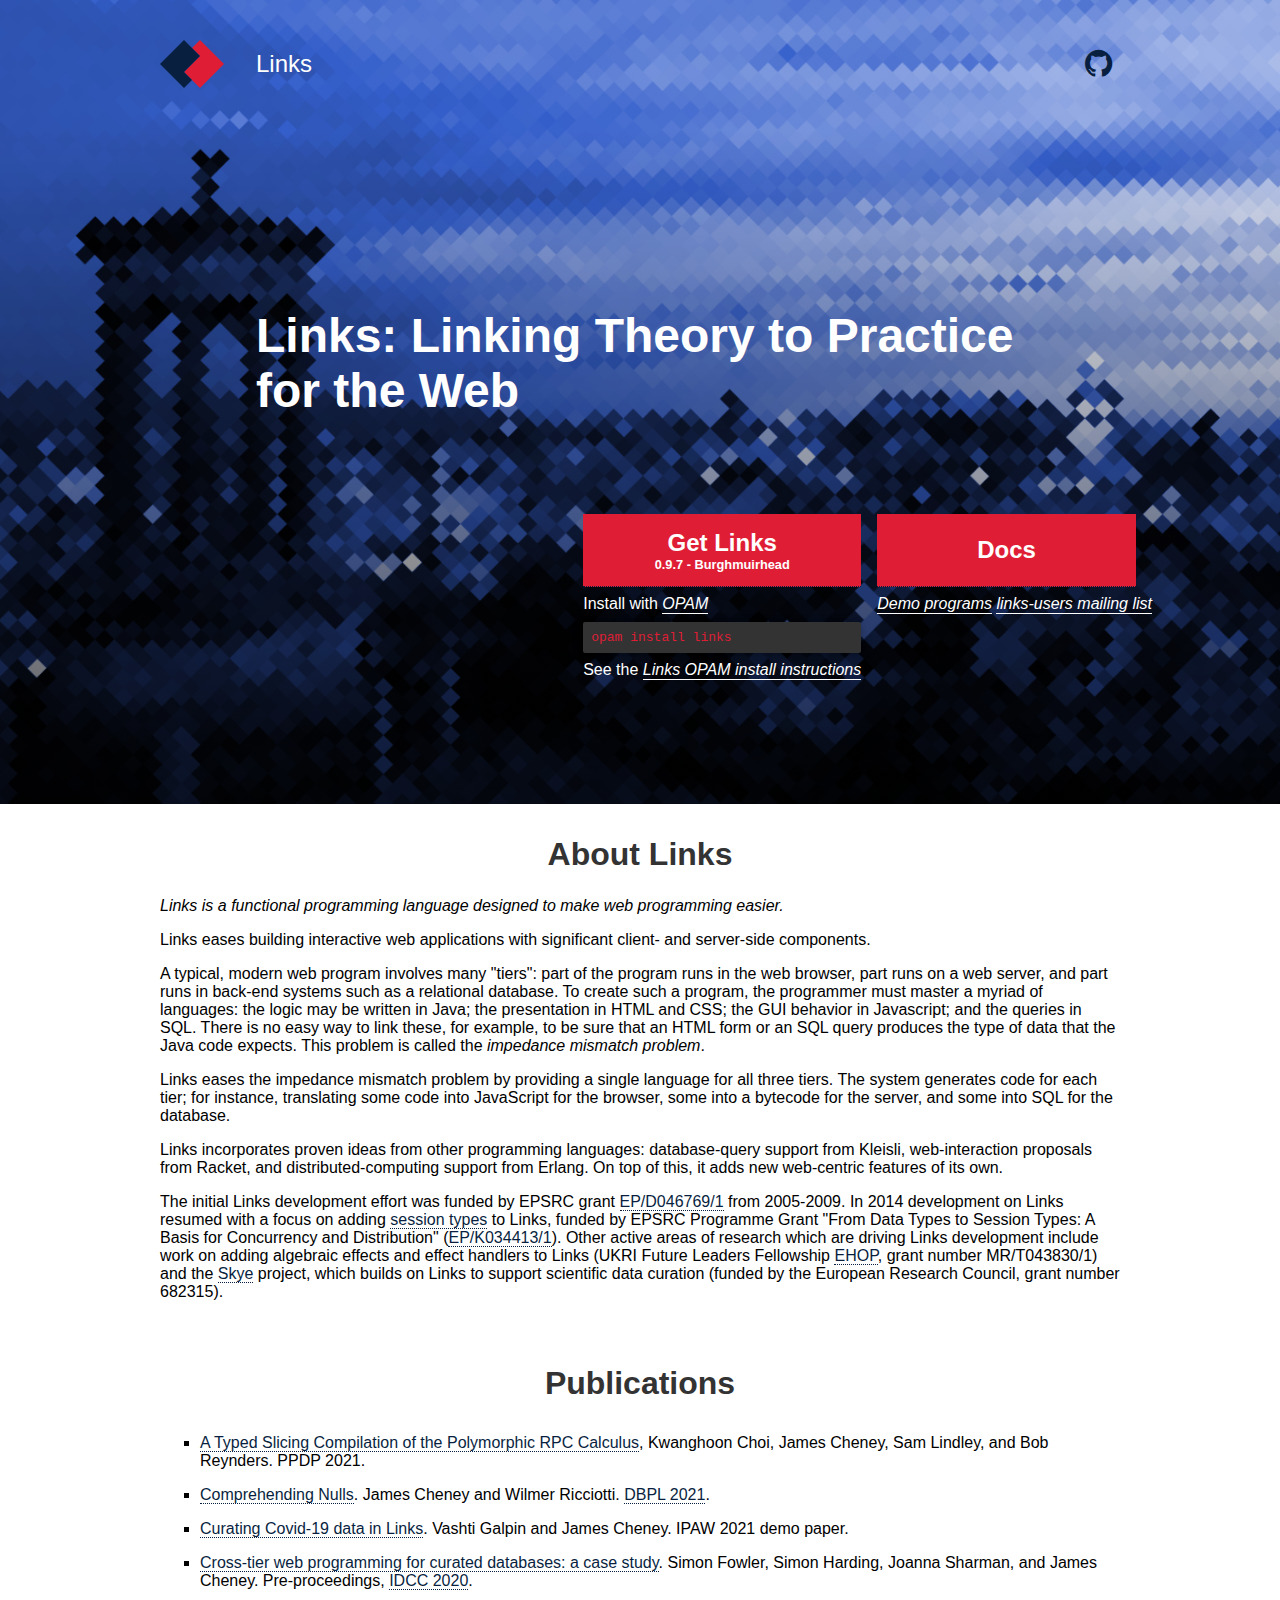
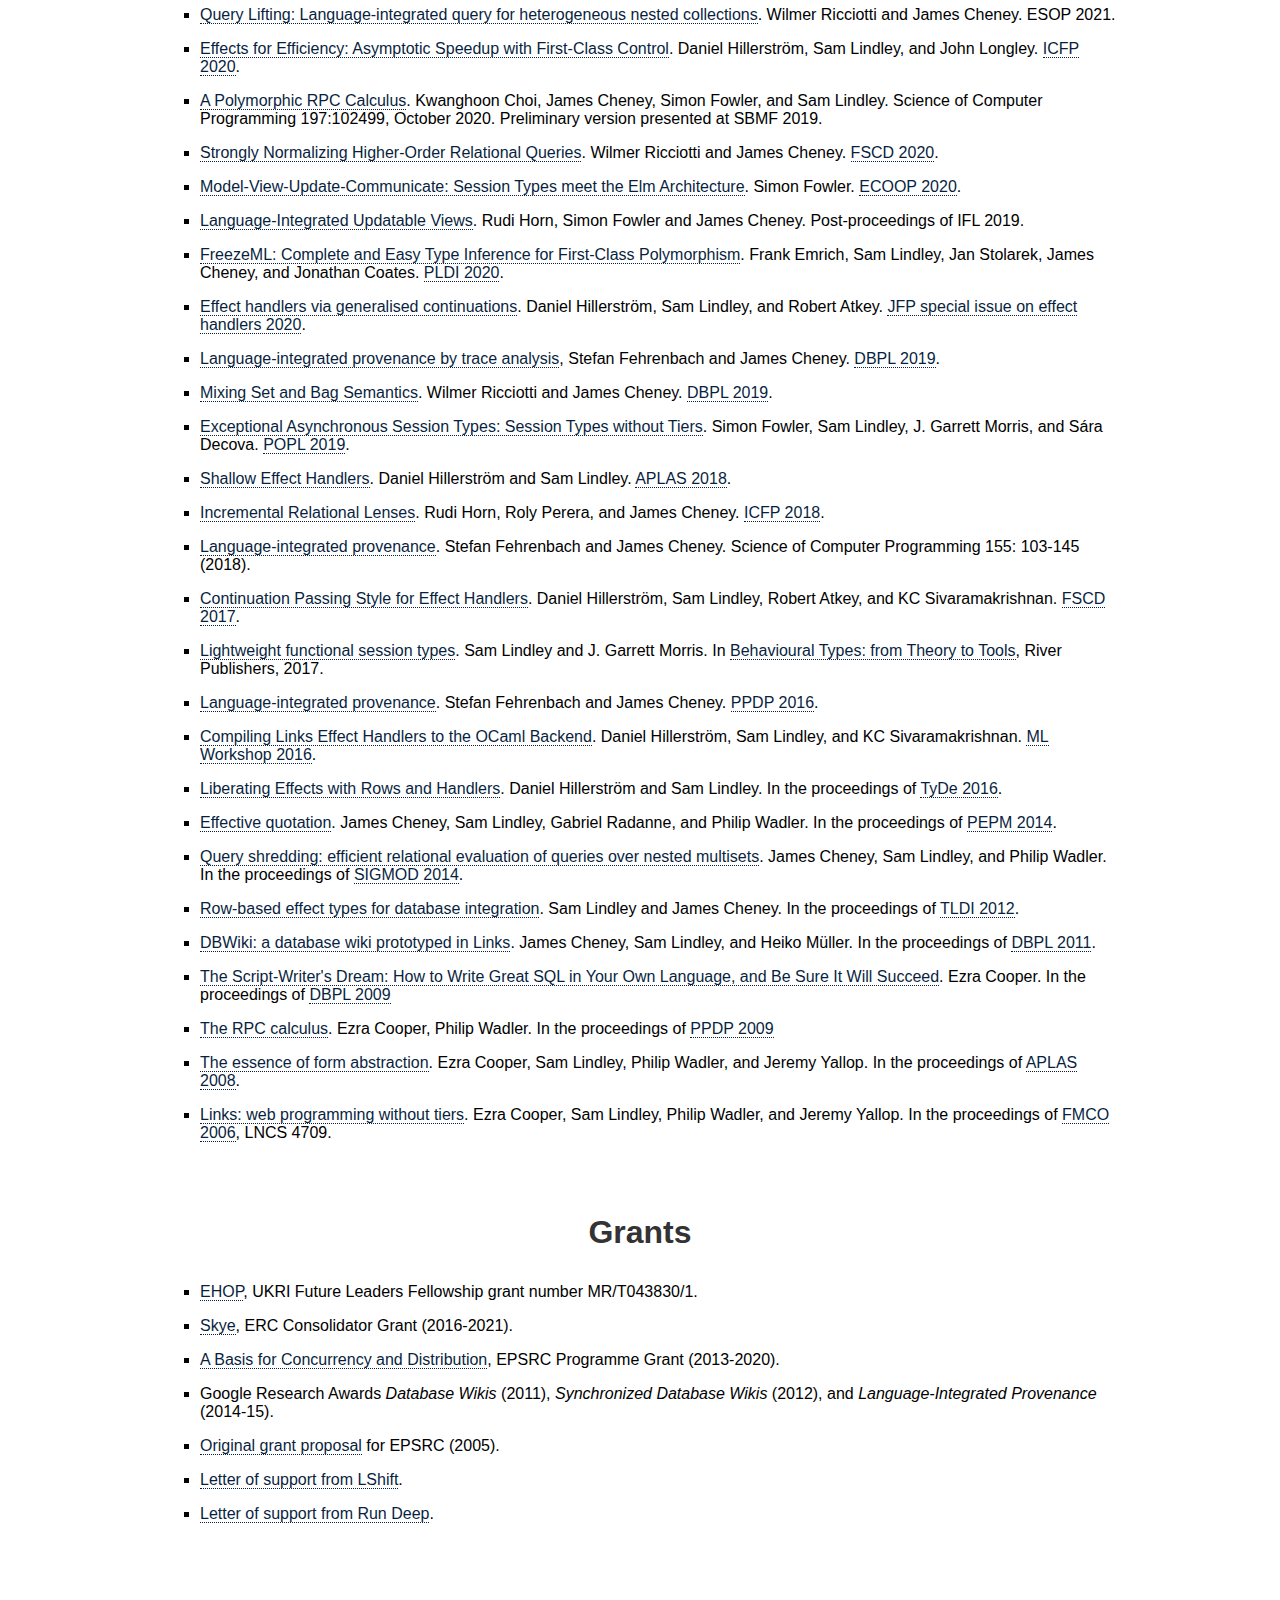
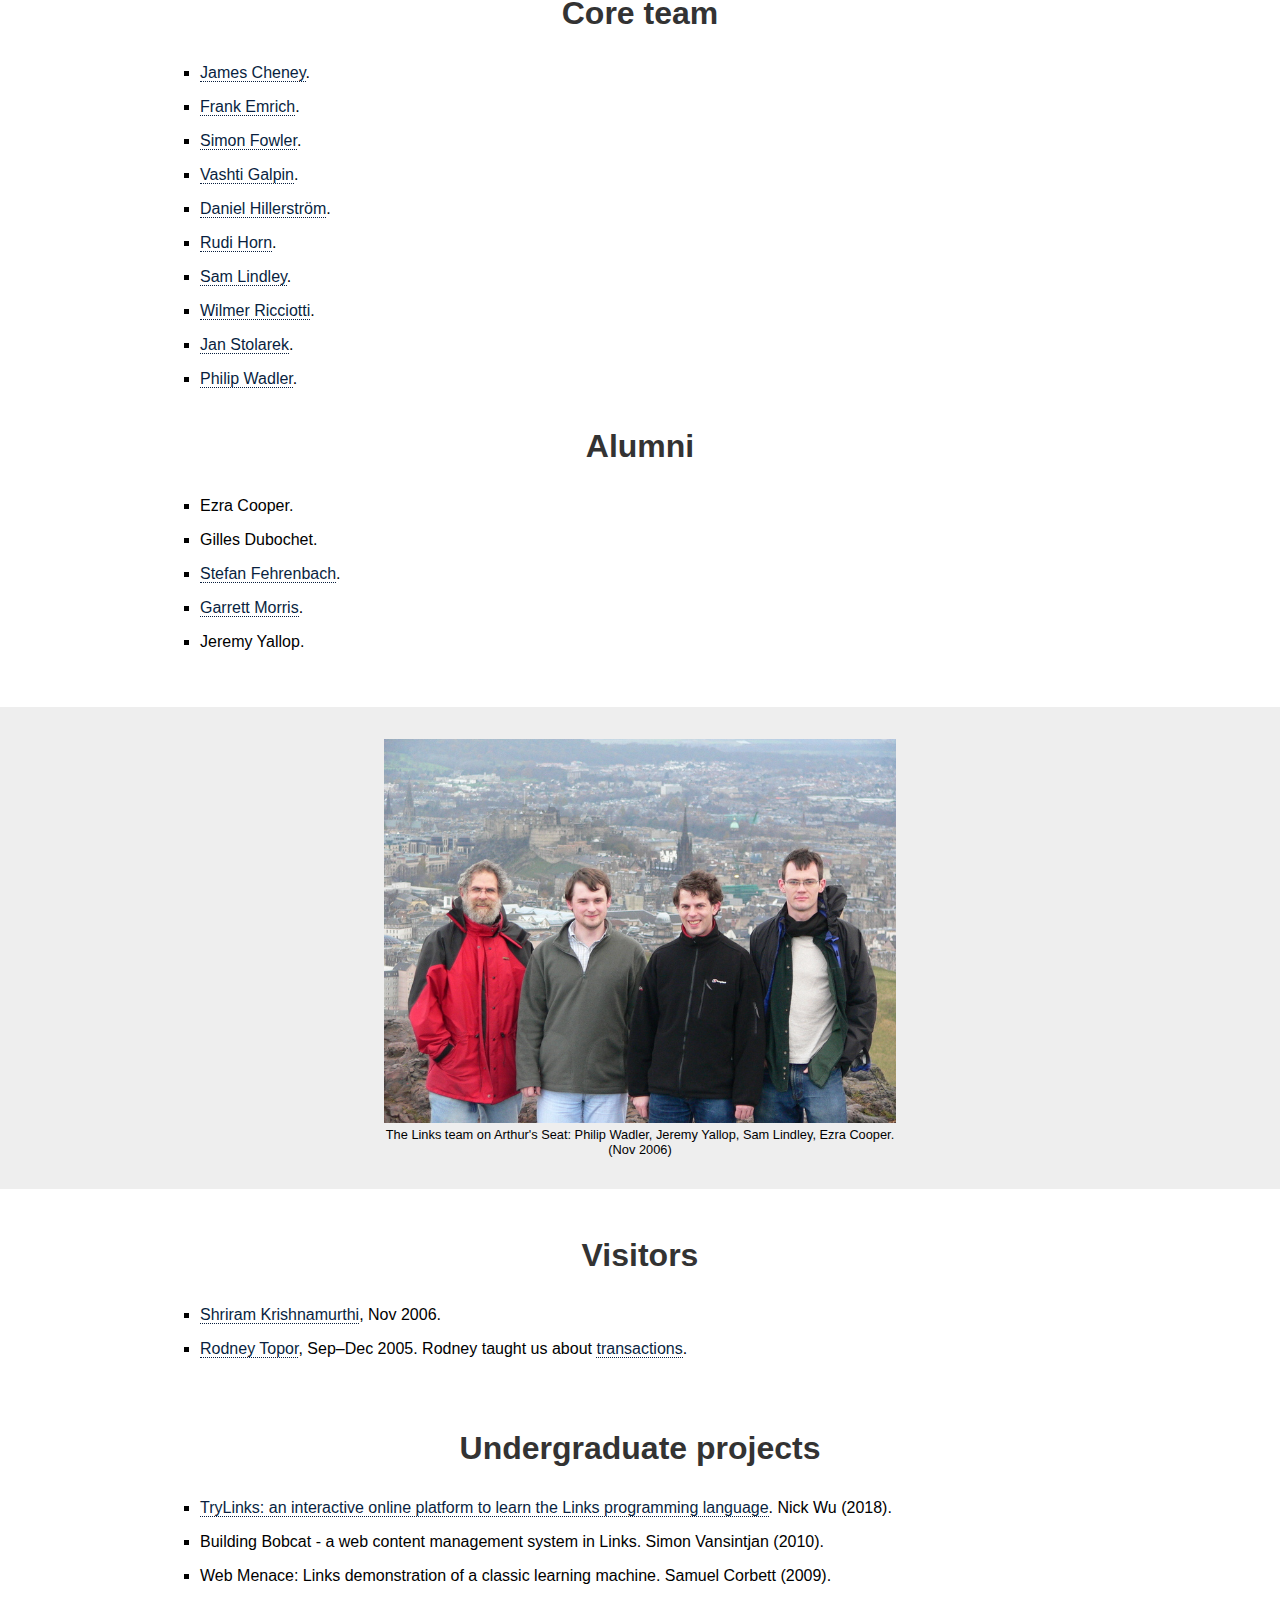
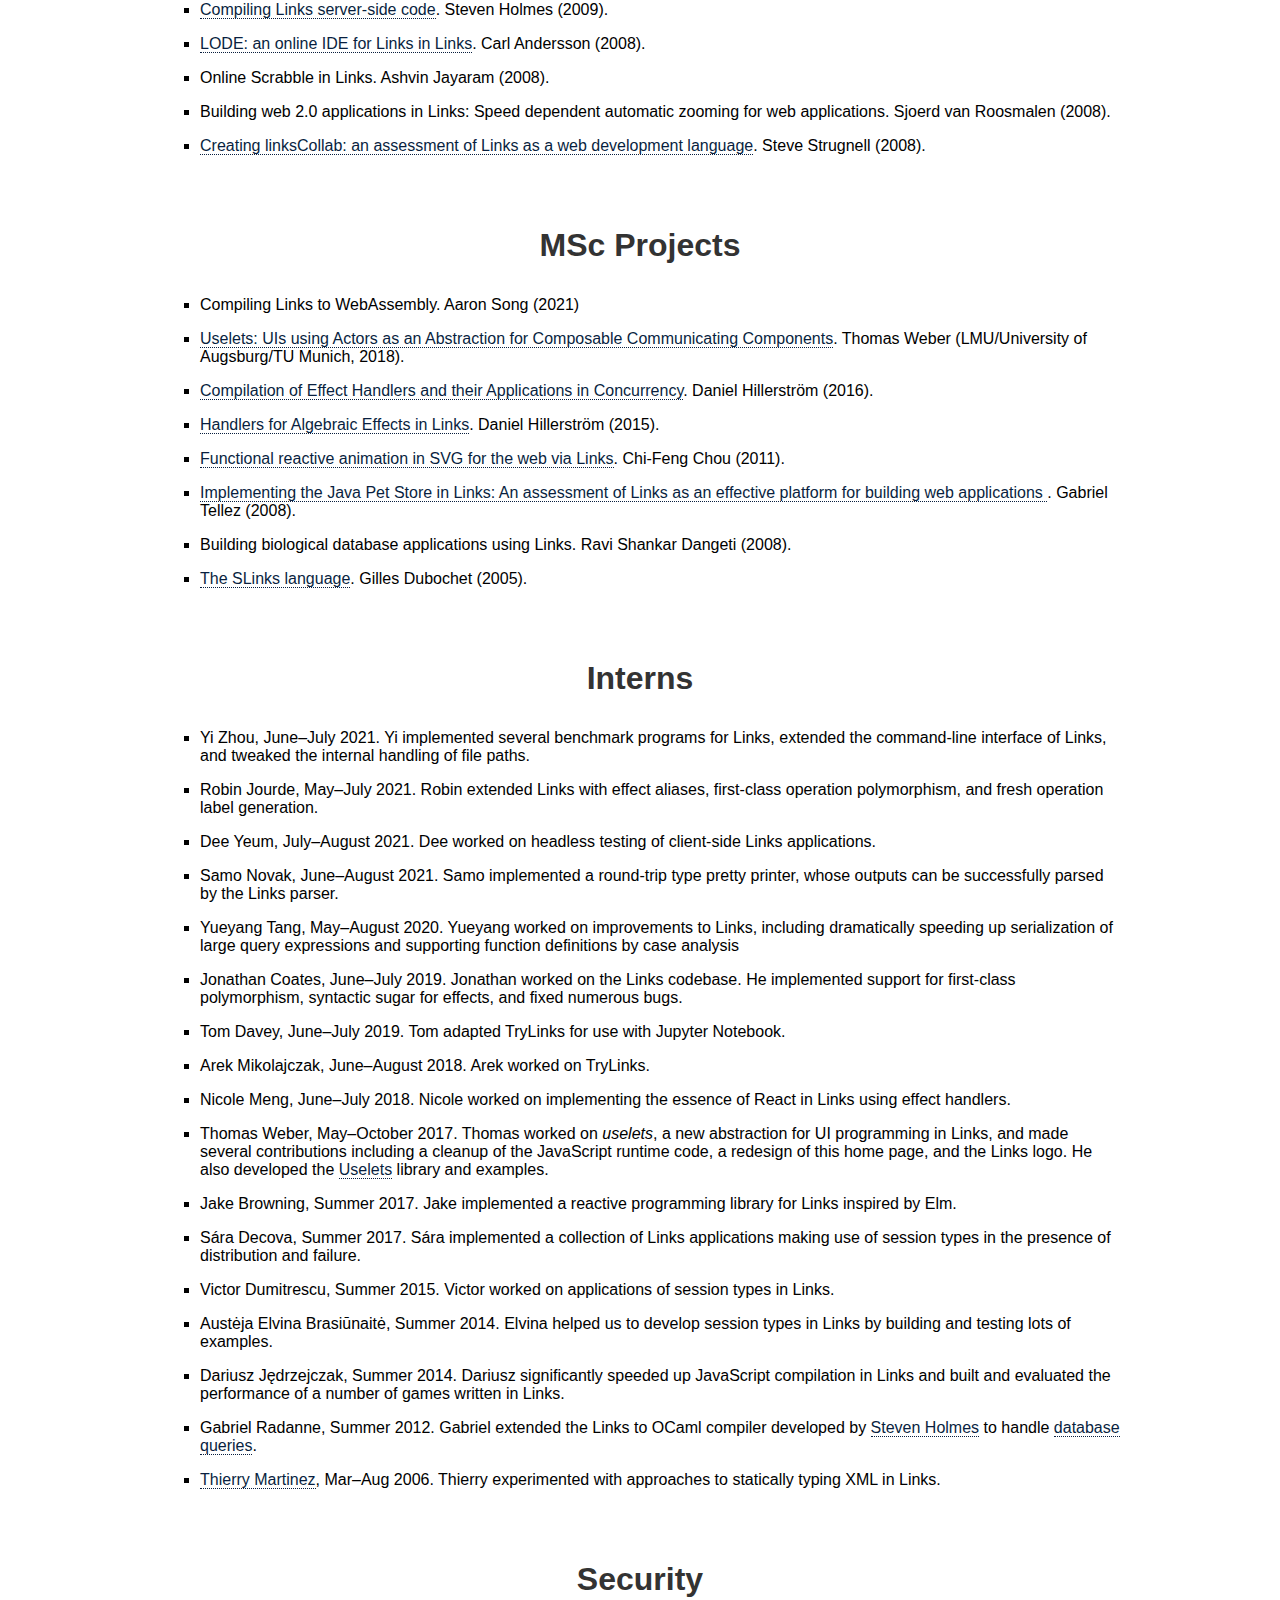
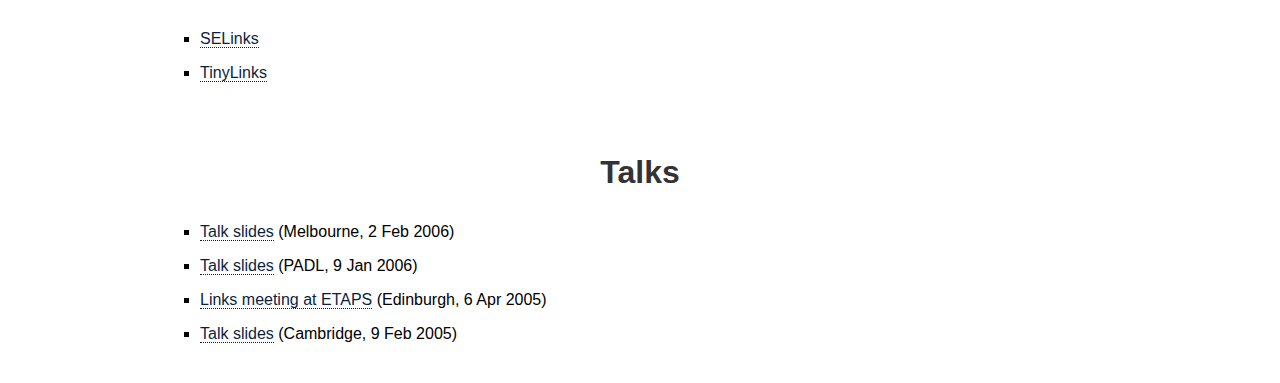
==== index.html @ e631102c "Fix references to Daniel's theses" ====
<!DOCTYPE html>
<html>
  <head>
    <meta charset="utf-8">
    <meta name=viewport content="width=device-width, initial-scale=1">
    <title>The Links Programming Language</title>
    <link rel="stylesheet" href="css/style.css">
    <link rel="stylesheet" href="https://maxcdn.bootstrapcdn.com/font-awesome/4.2.0/css/font-awesome.min.css">
  </head>
  <body class="splash">
    <nav>
      <div class="logo">
        <img class="logo" src="img/logo.svg">
        <h1>Links</h1>
      </div>
      <ul>
        <li><a href="https://github.com/links-lang/"><i class="fa fa-github"></i></a></li>
      </ul>
    </nav>
    <header class="poster">
      <h1>Links: Linking Theory to Practice for the Web</h1>
      <div class="links">
        <div>
          <a href="https://github.com/links-lang/links/blob/master/INSTALL.md" class="btn">Get Links<small>0.9.7 - Burghmuirhead</small></a>
          <div class="quick-install-info">
            Install with <a href="http://opam.ocaml.org/">OPAM</a>
            <code>opam install links</code>
            See the <a href="https://github.com/links-lang/links/blob/master/INSTALL.md">Links OPAM install instructions</a>
          </div>
        </div>
        <div>
          <a class="btn" href="http://links-lang.org/quick-help.html">Docs</a>
          <a href="http://examples.links-lang.org:8080/">Demo programs</a>
          <a href="http://lists.inf.ed.ac.uk/mailman/listinfo/links-users">links-users mailing list</a>
        </div>
      </div>
    </header>
    <main>
      <section class="desc-section">
        <h2>About Links</h2>
        <p>
          <em>Links is a functional programming language designed to
          make web programming easier.</em>
        </p>
        <p>
          Links eases building interactive web applications with significant
          client- and server-side components.
        </p>
        <p>
          A typical, modern web program involves many "tiers": part of
          the program runs in the web browser, part runs on a web
          server, and part runs in back-end systems such as a
          relational database. To create such a program, the
          programmer must master a myriad of languages: the logic may
          be written in Java; the presentation in HTML and CSS; the
          GUI behavior in Javascript; and the queries in SQL.  There
          is no easy way to link these, for example, to be sure that
          an HTML form or an SQL query produces the type of data that
          the Java code expects. This problem is called the
          <em>impedance mismatch problem</em>.
        </p>
        <p>
          Links eases the impedance mismatch problem by providing a single language
          for all three tiers. The system generates code for each tier; for instance,
          translating some code into JavaScript for the browser, some into a bytecode
          for the server, and some into SQL for the database.
        </p>
        <p>
          Links incorporates proven ideas from other programming
          languages: database-query support from Kleisli,
          web-interaction proposals from Racket, and
          distributed-computing support from Erlang. On top of this,
          it adds new web-centric features of its own.
        </p>
        <p>
          The initial Links development effort was funded by EPSRC grant
          <a href="https://gow.epsrc.ukri.org/NGBOViewGrant.aspx?GrantRef=EP/D046769/1">EP/D046769/1</a>
          from 2005-2009. In 2014 development on Links resumed with a
          focus on adding
          <a href="http://groups.inf.ed.ac.uk/abcd">session types</a>
          to Links, funded by EPSRC Programme Grant "From Data Types to Session Types: A Basis for Concurrency and Distribution"
	  (<a href="https://gow.epsrc.ukri.org/NGBOViewGrant.aspx?GrantRef=EP/K034413/1">EP/K034413/1</a>).
	  Other active areas of research which are driving
          Links development include work on adding algebraic effects
          and effect handlers to Links (UKRI Future Leaders Fellowship <a href="https://effect-handlers.org/">EHOP</a>, grant number MR/T043830/1) and
          the <a href="http://homepages.inf.ed.ac.uk/jcheney/group/skye.html">Skye</a>
          project, which builds on Links to support scientific data
          curation (funded by the European Research Council, grant number 682315).
        </p>
      </section>

      <section class="publications-section">
        <h2>Publications</h2>
      <ul>
	      <li><a href="https://arxiv.org/abs/2107.10793">A Typed Slicing Compilation of the Polymorphic RPC Calculus</a>,
	    Kwanghoon Choi, James Cheney, Sam Lindley, and Bob Reynders.
	    PPDP 2021.
	  </li>
	  <li><a href="https://arxiv.org/abs/2107.11347">Comprehending Nulls</a>. James Cheney and Wilmer Ricciotti.
	    <a href="https://sites.google.com/view/dbpl2021">DBPL 2021</a>.
	  </li>
	  <li><a href="https://arxiv.org/abs/2106.00412">Curating Covid-19 data in Links</a>.
	    Vashti Galpin and James Cheney. IPAW 2021 demo paper.
	  </li>
          <li>
            <a href="https://doi.org/10.2218/ijdc.v15i1.717">Cross-tier web programming for curated databases: a case study</a>. Simon Fowler, Simon Harding, Joanna Sharman, and James Cheney. Pre-proceedings, <a href="https://www.dcc.ac.uk/events/idcc20">IDCC 2020</a>.
          </li>
	  <li><a href="https://arxiv.org/abs/2101.04102">Query Lifting: Language-integrated query for heterogeneous nested collections</a>.
	    Wilmer Ricciotti and James Cheney. ESOP 2021.
	  </li>
	  <li>
            <a href="https://arxiv.org/abs/2007.00605">Effects for
            Efficiency: Asymptotic Speedup with First-Class
            Control</a>. Daniel Hillerstr&ouml;m, Sam Lindley, and
            John Longley. <a href="https://icfp20.sigplan.org/">ICFP
            2020</a>.
          </li>
	  <li>
	    <a href="https://arxiv.org/abs/1910.10988">A
		  Polymorphic RPC Calculus</a>. Kwanghoon Choi, James
		  Cheney, Simon Fowler, and Sam Lindley.  Science of
		  Computer Programming 197:102499, October 2020.
		  Preliminary version presented at SBMF 2019.
	  <li>
            <a href="https://doi.org/10.4230/LIPIcs.FSCD.2020.28">Strongly
            Normalizing Higher-Order Relational Queries</a>.  Wilmer
            Ricciotti and James Cheney. <a href="https://fscd2020.org/">FSCD 2020</a>.
          <li>
            <a href="https://doi.org/10.4230/LIPIcs.ECOOP.2020.14">Model-View-Update-Communicate: Session Types meet the Elm Architecture</a>.
            Simon Fowler.
            <a href="http://2020.ecoop.org/">ECOOP 2020</a>.
          </li>
	  <li>
	  <a href="https://arxiv.org/abs/2003.02191"</a>Language-Integrated
	      Updatable Views</a>.  Rudi Horn, Simon Fowler and James
	      Cheney.  Post-proceedings of IFL 2019.
          <li>
            <a href="https://doi.org/10.1145/3385412.3386003">FreezeML: Complete and Easy Type Inference for First-Class Polymorphism</a>.
            Frank Emrich, Sam Lindley, Jan Stolarek, James Cheney, and Jonathan Coates.
            <a href="https://conf.researchr.org/home/pldi-2020">PLDI 2020</a>.
          </li>
          <li>
            <a href="http://homepages.inf.ed.ac.uk/slindley/papers/ehgc.pdf">Effect handlers via generalised continuations</a>.
	    Daniel Hillerstr&ouml;m, Sam Lindley, and Robert Atkey.
            <a href="https://www.cambridge.org/core/journals/journal-of-functional-programming">JFP special issue on effect handlers 2020</a>.
          </li>
          <li>
            <a href="https://arxiv.org/abs/1905.02051">Language-integrated provenance by trace analysis</a>, Stefan Fehrenbach and James Cheney. <a href="https://pldi19.sigplan.org/home/dbpl-2019">DBPL 2019</a>.
          </li>
	  <li>
	     <a href="https://doi.org/10.1145/3315507.3330202">Mixing Set and Bag Semantics</a>.
	     Wilmer Ricciotti and James Cheney.
	     <a href="https://pldi19.sigplan.org/home/dbpl-2019">DBPL 2019</a>.
	  </li>
          <li>
            <a href="http://www.simonjf.com/writing/zap.pdf">Exceptional Asynchronous Session Types: Session Types without Tiers</a>.
            Simon Fowler, Sam Lindley, J. Garrett Morris, and S&aacute;ra Decova.
            <a href="http://popl19.sigplan.org/">POPL 2019</a>.
          </li>
          <li>
	    <a href="http://homepages.inf.ed.ac.uk/slindley/papers/shallow-extended.pdf">Shallow Effect Handlers</a>.
	    Daniel Hillerstr&ouml;m and Sam Lindley.
            <a href="http://aplas2018.org/">APLAS 2018</a>.
	  </li>
	  <li>
            <a href="https://arxiv.org/abs/1807.01948">Incremental Relational Lenses</a>.
            Rudi Horn, Roly Perera, and James Cheney.
            <a href="https://conf.researchr.org/home/icfp-2018">ICFP 2018</a>.
	  </li>
	  <li>
	    <a href="https://doi.org/10.1016/j.scico.2017.08.009">Language-integrated provenance</a>.
            Stefan Fehrenbach and James Cheney. Science of Computer Programming 155: 103-145 (2018).
          <li>
            <a href="http://homepages.inf.ed.ac.uk/slindley/papers/handlers-cps.pdf">Continuation Passing Style for Effect Handlers</a>.
            Daniel Hillerstr&ouml;m, Sam Lindley, Robert Atkey, and KC Sivaramakrishnan.
            <a href="https://www.cs.ox.ac.uk/conferences/fscd2017/">FSCD 2017</a>.
          </li>
          <li>
            <a href="http://homepages.inf.ed.ac.uk/slindley/papers/fst.pdf">Lightweight functional session types</a>.
            Sam Lindley and J. Garrett Morris. In
            <a href="http://www.riverpublishers.com/book_details.php?book_id=439">
              Behavioural Types: from Theory to Tools</a>, River
              Publishers, 2017.
          </li>
          <li>
            <a href="papers/PPDP2016FehrenbachC.pdf">Language-integrated provenance</a>.
            Stefan Fehrenbach and James Cheney. <a href="http://dx.doi.org/10.1145/2967973.2968604">PPDP 2016</a>.
          </li>
          <li>
            <a href="http://homepages.inf.ed.ac.uk/s1467124/papers/mlabstract2016.pdf">Compiling Links Effect Handlers to the OCaml Backend</a>.
            Daniel Hillerstr&ouml;m, Sam Lindley, and KC Sivaramakrishnan.
            <a href="http://www.mlworkshop.org/ml2016">ML Workshop 2016</a>.
          </li>
          <li>
            <a href="http://homepages.inf.ed.ac.uk/s1467124/papers/liberating_effects-tyde2016.pdf">Liberating Effects with Rows and Handlers</a>.
            Daniel Hillerstr&ouml;m and Sam Lindley. In the proceedings of
            <a href="http://conf.researchr.org/track/icfp-2016/tyde-2016-papers">TyDe 2016</a>.
          </li>
          <li>
            <a href="http://homepages.inf.ed.ac.uk/slindley/papers/effquot.pdf">Effective quotation</a>.
            James Cheney, Sam Lindley, Gabriel Radanne, and Philip Wadler.
            In the proceedings of
            <a href="http://www.program-transformation.org/PEPM14">PEPM 2014</a>.
          </li>
          <li>
            <a href="http://homepages.inf.ed.ac.uk/slindley/papers/shredding.pdf">
            Query shredding: efficient relational evaluation of queries over nested multisets</a>.
            James Cheney, Sam Lindley, and Philip Wadler.
            In the proceedings of
            <a href="http://www.sigmod2014.org/">SIGMOD 2014</a>.
          </li>
          <li>
            <a href="http://homepages.inf.ed.ac.uk/slindley/papers/corelinks.pdf">
            Row-based effect types for database integration</a>.
            Sam Lindley and James Cheney.
            In the proceedings of
            <a href="http://www.cis.upenn.edu/~bcpierce/tldi12/">TLDI 2012</a>.
          </li>
          <li>
            <a href="http://homepages.inf.ed.ac.uk/slindley/papers/dbwiki-dbpl2011.pdf">
            DBWiki: a database wiki prototyped in Links</a>.
            James Cheney, Sam Lindley, and Heiko Müller.
            In the proceedings of
            <a href="http://www.cs.cornell.edu/conferences/dbpl2011/">DBPL 2011</a>.
          </li>
	  <li>
		  <a href="https://doi.org/10.1007/978-3-642-03793-1_3">The Script-Writer's Dream: How to Write Great SQL in Your Own Language, and Be Sure It Will Succeed</a>.
		  Ezra Cooper.
		  In the proceedings of <a href="">DBPL 2009</a>
	      </li>
	  <li>
		  <a href="https://doi.org/10.1145/1599410.1599439">The RPC calculus</a>.
		  Ezra Cooper, Philip Wadler.
		  In the proceedings of <a href="">PPDP 2009</a>
	      </li>
          <li>
            <a href="formlets/">The essence of form abstraction</a>.
            Ezra Cooper, Sam Lindley, Philip Wadler, and Jeremy Yallop.
            In the proceedings of
            <a href="http://research.microsoft.com/~grama/APLAS2008/">APLAS 2008</a>.
          </li>
          <li>
            <a href="papers/links-fmco06.pdf">Links: web programming without tiers</a>.
            Ezra Cooper, Sam Lindley, Philip Wadler, and Jeremy Yallop.
            In the proceedings of
            <a href="http://fmco.liacs.nl/fmco06.html">FMCO 2006</a>, LNCS 4709.
          </li>
        </ul>
      </section>
      <section class="grant-section">
        <h2>Grants</h2>
        <ul>
		<li><a href="https://effect-handlers.org/">EHOP</a>, UKRI Future Leaders Fellowship grant number MR/T043830/1.</li>
          <li><a href="http://homepages.inf.ed.ac.uk/jcheney/group/skye.html">Skye</a>, ERC Consolidator Grant (2016-2021).</li>
          <li><a href="http://groups.inf.ed.ac.uk/abcd/">A Basis for Concurrency and Distribution</a>, EPSRC Programme Grant (2013-2020).</li>
		<li>Google Research Awards <em>Database Wikis</em> (2011), <em>Synchronized Database Wikis</em> (2012), and <em>Language-Integrated Provenance</em> (2014-15).</li>
          <li><a href="epsrc05/case.pdf">Original grant proposal</a> for EPSRC (2005).
          </li>
          <li><a href="epsrc05/LShift_Links.pdf">Letter of support from LShift</a>.</li>
          <li><a href="epsrc05/rundeep.doc">Letter of support from Run Deep</a>.</li>
        </ul>
      </section>

      <section class="team-section">
        <h2>Core team</h2>
        <ul>
          <li><a href="http://homepages.inf.ed.ac.uk/jcheney/">James Cheney</a>.</li>
          <li><a href="https://www.inf.ed.ac.uk/people/students/Frank_Emrich.html">Frank Emrich</a>.</li>
          <li><a href="http://simonjf.com/">Simon Fowler</a>.</li>
          <li><a href="https://homepages.inf.ed.ac.uk/vgalpin1/">Vashti Galpin</a>.</li>
          <li><a href="https://www.dhil.net/research/">Daniel Hillerstr&ouml;m</a>.</li>
          <li><a href="http://rudi-horn.de/About">Rudi Horn</a>.</li>
          <li><a href="http://homepages.inf.ed.ac.uk/slindley/">Sam Lindley</a>.</li>
          <li><a href="http://www.wilmer-ricciotti.net/index.shtml">Wilmer Ricciotti</a>.</li>
          <li><a href="http://ics.p.lodz.pl/~stolarek">Jan Stolarek</a>.</li>
          <li><a href="http://homepages.inf.ed.ac.uk/wadler/">Philip Wadler</a>.</li>
        </ul>
        <h2>Alumni</h2>
        <ul>
          <li>Ezra Cooper.</li>
          <li>Gilles Dubochet.</li>
          <li><a href="http://stefan-fehrenbach.net/">Stefan Fehrenbach</a>.</li>
          <li><a href="https://jgbm.github.io/">Garrett Morris</a>.</li>
          <li>Jeremy Yallop.</li>
        </ul>
      </section>

      <div class="figure-group">
        <figure>
          <img src="img/arthurs-seat.jpg" alt="The links team">
          <figcaption>The Links team on Arthur's Seat: Philip Wadler, Jeremy Yallop, Sam Lindley, Ezra Cooper. (Nov 2006)</figcaption>
        </figure>
      </div>

      <section class="visitors-section">
        <h2>Visitors</h2>
        <ul>
          <li><a href="http://www.cs.brown.edu/~sk/">Shriram Krishnamurthi</a>,
           Nov 2006.</li>
          <li><a href="http://www.cit.gu.edu.au/~rwt/">Rodney Topor</a>,
             Sep–Dec 2005.
      	     Rodney taught us about
	           <a href="http://www.cit.gu.edu.au/~rwt/uoe/">transactions</a>.</li>
        </ul>
      </section>

      <section class="undergrad-section">
        <h2>Undergraduate projects</h2>
        <ul>
          <li><a href="papers/undergrads/ug4_20181051.pdf">TryLinks: an interactive online platform to learn the Links programming language</a>.  Nick Wu (2018).</li>
          <li>Building Bobcat - a web content management system in Links.
           Simon Vansintjan (2010).</li>
          <li>Web Menace: Links demonstration of a classic learning machine.
           Samuel Corbett (2009).</li>
          <li><a href="papers/undergrads/steven.pdf">Compiling Links server-side code</a>.
           Steven Holmes (2009).</li>
          <li><a href="papers/undergrads/tom.pdf">LODE: an online IDE for Links in Links</a>.
           Carl Andersson (2008).</li>
          <li>Online Scrabble in Links.
           Ashvin Jayaram (2008).</li>
          <li>Building web 2.0 applications in Links: Speed dependent automatic zooming for web applications.
           Sjoerd van Roosmalen (2008).</li>
          <li><a href="papers/undergrads/steve.pdf">Creating linksCollab: an assessment of Links as a web development language</a>.
           Steve Strugnell (2008).</li>
        </ul>
      </section>

      <section class="msc-section">
        <h2>MSc Projects</h2>
        <ul>
          <li>Compiling Links to WebAssembly. Aaron Song (2021)</li>
          <li><a href="papers/mscs/Master_Thesis_Thomas_Weber_1450761.pdf">Uselets: UIs using Actors as an Abstraction for Composable Communicating Components</a>. Thomas Weber (LMU/University of Augsburg/TU Munich, 2018).</li>
          <li><a href="https://dhil.net/research/papers/thesis2016.pdf">Compilation of Effect Handlers and their Applications in Concurrency</a>.
             Daniel Hillerstr&ouml;m (2016). </li>
          <li><a href="https://dhil.net/research/papers/thesis2015.pdf">Handlers for Algebraic Effects in Links</a>.
            Daniel Hillerstr&ouml;m (2015). </li>
          <li>
            <a href="papers/mscs/chifeng.pdf">
             Functional reactive animation in SVG for the web via Links</a>.
            Chi-Feng Chou (2011).
          </li>
          <li>
           <a href="http://www.inf.ed.ac.uk/publications/thesis/offline/IM080579.pdf">
             Implementing the Java Pet Store in Links:
             An assessment of Links as an effective platform for building web applications
           </a>.
           Gabriel Tellez (2008).</li>
          <li>Building biological database applications using Links.
           Ravi Shankar Dangeti (2008).</li>
          <li><a href="http://infoscience.epfl.ch/record/84805">The SLinks language</a>.
           Gilles Dubochet (2005).</li>
        </ul>
      </section>

      <section class="interns-section">
        <h2>Interns</h2>
        <ul>
          <li>Yi Zhou, June&ndash;July 2021. Yi implemented several
          benchmark programs for Links, extended the command-line
          interface of Links, and tweaked the internal handling of
          file paths.</li>
          <li>Robin Jourde, May&ndash;July 2021. Robin extended Links
          with effect aliases, first-class operation polymorphism, and
          fresh operation label generation.</li>
          <li>Dee Yeum, July&ndash;August 2021. Dee worked on headless
          testing of client-side Links applications.</li>
          <li>Samo Novak, June&ndash;August 2021. Samo implemented a
          round-trip type pretty printer, whose outputs can be
          successfully parsed by the Links parser.</li>
	  <li>Yueyang Tang, May&ndash;August 2020.  Yueyang worked on
	    improvements to Links, including dramatically speeding up
	    serialization of large query expressions and supporting
	    function definitions by case analysis
		</li>
          <li>Jonathan Coates, June&ndash;July 2019.  Jonathan worked on
              the Links codebase. He implemented support for
              first-class polymorphism, syntactic sugar for effects,
              and fixed numerous bugs.
          </li>
          <li>Tom Davey, June&ndash;July 2019.  Tom adapted TryLinks for
              use with Jupyter Notebook.
          </li>
          <li>Arek Mikolajczak, June&ndash;August 2018.  Arek worked on
              TryLinks.
          </li>
          <li>Nicole Meng, June&ndash;July 2018. Nicole worked on
              implementing the essence of React in Links using effect
              handlers.
          </li>
          <li>Thomas Weber, May&ndash;October 2017.  Thomas worked
              on <em>uselets</em>, a new abstraction for UI
              programming in Links, and made several contributions
              including a cleanup of the JavaScript runtime code, a
              redesign of this home page, and the Links logo.  He also
              developed
              the <a href="https://github.com/elordin/uselets">Uselets</a>
              library and examples.
          </li>
          <li>Jake Browning, Summer 2017.  Jake implemented a reactive
              programming library for Links inspired by Elm.</li>
          <li>Sára Decova, Summer 2017.  Sára implemented a collection
              of Links applications making use of session types in the
              presence of distribution and failure.
          </li>
          <li>Victor Dumitrescu, Summer 2015. Victor worked on
              applications of session types in Links.
          </li>
          <li>Austėja Elvina Brasiūnaitė, Summer 2014.  Elvina helped
              us to develop session types in Links by building and
              testing lots of examples.
          </li>
          <li>Dariusz Jędrzejczak, Summer 2014. Dariusz significantly
              speeded up JavaScript compilation in Links and built and
              evaluated the performance of a number of games written
              in Links.
          </li>
          <li>Gabriel Radanne, Summer 2012. Gabriel extended the Links
              to OCaml compiler developed by
              <a href="papers/undergrads/steven.pdf">Steven Holmes</a>
              to
              handle <a href="http://homepages.inf.ed.ac.uk/slindley/papers/effquot.pdf">database
              queries</a>.
          </li>
          <li><a href="http://pauillac.inria.fr/~tmartine/">Thierry
               Martinez</a>, Mar–Aug 2006. Thierry experimented with
               approaches to statically typing XML in Links.
          </li>
        </ul>
      </section>

      <section class="security-section">
        <h2>Security</h2>
        <ul>
          <li><a href="http://www.cs.umd.edu/projects/PL/selinks/">SELinks</a></li>
          <li><a href="http://www.cl.cam.ac.uk/~ib249/research/links-tldi09-submission.pdf">TinyLinks</a></li>
        </ul>
      </section>

      <section class="talks-section">
        <h2>Talks</h2>
        <ul>
          <li><a href="http://homepages.inf.ed.ac.uk/wadler/papers/links/links-oz.pdf">Talk slides</a> (Melbourne, 2 Feb 2006)</li>
          <li><a href="http://homepages.inf.ed.ac.uk/wadler/papers/links/links-padl.pdf">Talk slides</a> (PADL, 9 Jan 2006)</li>
          <li><a href="http://homepages.inf.ed.ac.uk/wadler/linksetaps/">Links meeting at ETAPS</a> (Edinburgh, 6 Apr 2005)</li>
          <li><a href="http://homepages.inf.ed.ac.uk/wadler/papers/links/links-cambridge.pdf">Talk slides</a> (Cambridge, 9 Feb 2005)</li>
        </ul>
      </section>
    </main>
    <footer>

    </footer>
  </body>
</html>
---- css/style.css ----
body {
  margin: 0;
  padding: 0;
  font-family: 'Segoe UI', Tahoma, Geneva, Verdana, sans-serif;
}

a {
  text-decoration: none;
  color: #091F3F;
  border-bottom: thin dotted #091F3F;
}

a:hover {
  color: #DF1E36;
  border-color: #DF1E36;
}

ul {
  list-style-type: square;
}

body.splash {
  background: url(../img/bg2.jpg) no-repeat top center fixed;
  /* @TODO replace with image that is guaranteed to be free to use by copyright */
  background-size: cover;
}

nav {
  display: flex;
  max-width: 960px;
  margin: 0 auto;
  padding: 2rem 1rem;
  justify-content: space-between;
  align-items: center;
}

nav ul {
  display: block;
  padding: 0;
  margin: 0;
}

nav li {
  display: inline-block;
}

nav li a {
  display: block;
  padding: .5rem;
  text-decoration: none;
  font-weight: 700;
  font-size: 1.25rem;
  text-transform: uppercase;
  border: none;
}

nav li a .fa {
  font-size: 2rem;
}

.logo {
  display: flex;
  align-items: center;
}

.logo img {
  width: 4rem;
}

nav h1 {
  display: inline-block;
  color: #fff;
  font-size: 1.5rem;
  margin-left: 1rem;
  font-weight: normal;
}

.logo {
  width: 4rem;
  height: 4rem;
  margin-right: 1rem;
}

header {
  box-sizing: border-box;
  display: flex;
  align-items: center;
  padding: 0 .5rem;
}

header.poster {
  max-width: initial;
  flex-direction: column;
  min-height: calc(100vh - 14rem);
  justify-content: center;
  padding: 2rem 0 4rem 0;
  background: -moz-linear-gradient(top, rgba(0,0,0,0) 0%, rgba(0,0,0,0.65) 100%); /* FF3.6-15 */
  background: -webkit-linear-gradient(top, rgba(0,0,0,0) 0%,rgba(0,0,0,0.65) 100%); /* Chrome10-25,Safari5.1-6 */
  background: linear-gradient(to bottom, rgba(0,0,0,0) 0%,rgba(0,0,0,0.65) 100%); /* W3C, IE10+, FF16+, Chrome26+, Opera12+, Safari7+ */
  filter: progid:DXImageTransform.Microsoft.gradient( startColorstr='#00000000', endColorstr='#a6000000',GradientType=0 ); /* IE6-9 */
}

header.poster h1 {
  font-size: 2rem;
  display: block;
  padding: 4rem 10vw;
  color: #fff;
}

header.poster .links {
  width: auto;
  display: block;
  max-width: 20rem;
  margin: 0 auto;
}


header.poster .links a {
  display: inline-block;
  color: #fff;
  text-decoration: none;
  padding: .5rem .5rem .5rem 0;
}

header.poster .links a:not(.btn) {
  font-style: italic;
  border-bottom: thin solid #fff;
  padding: .5rem 0 0 0;
  margin-bottom: .5rem;
}

header.poster .links a.btn {
  display: flex;
  background-color: #DF1E36;
  font-size: 1.5rem;
  padding: .75rem 4rem;
  margin-right: 1rem;
  font-weight: bold;
  text-align: center;
  height: 3rem;
  flex-direction: column;
  align-items: center;
  justify-content: center;
}

header.poster a.btn:hover {
  background-color: #BC1D31;
}

header.poster a .fa {
  float: left;
}

header.poster a small {
  display: block;
  font-size: .8rem;
}

.quick-install-info {
  display: block;
  margin-right: 1rem;
  color: #fff;
}

header code {
  background-color: #333;
  color: #DF1E36;
  padding: .5rem;
  display: block;
  border-radius: 2px;
  box-shadow:
    0 1px 3px rgba(0, 0, 0, .05),
    0 2px 6px rgba(0, 0, 0, .1),
    0 3px 12px rgba(0, 0, 0, .15);
  width: auto;
  margin: 0 1.5rem 0 .5;
}

@media (min-width: 32rem) {
  header.poster h1 {
    font-size: 3rem;
    max-width: 60vw;
  }

  header.poster .links {
    max-width: initial;
    margin: 0;
    width: auto;
    align-self: flex-end;
    margin-right: 10vw;
    display: flex;
  }

  header.poster .links a.btn {
    color: #fff;
    text-decoration: none;
    padding: .75rem 4rem;
  }

}

main {
  min-height: 100vh;
  background-color: #fff;
  padding: 0;
  margin-top: 2rem;
}

.poster + main {
  margin-top: 0;
}

main section {
  max-width: 960px;
  margin: 0 auto;
  padding: 1rem;
}

figcaption {
  font-size: .8rem;
}

.figure-group {
  display: flex;
  justify-content: center;
  flex-direction: row;
  width: 100%;
  background-color: #eee;
  text-align: center;
  margin: 1rem auto;
  padding: 1rem 0;
}

main figure img {
  max-width: 100%;
}

@media (min-width: 32rem) {
  main figure {
    max-width: 512px;
  }
}

main li {
  padding: .5rem 0;
}

h2 {
  color: #333;
  text-align: center;
  font-size: 2rem;
  margin: 0;
  padding: 1rem .5rem .5rem .5rem;
}

h3 {
  text-align: center;
}

header {
  max-width: calc(960px + 12rem);
  margin: 0 auto;
}

a.dead {
  text-decoration: line-through;
}
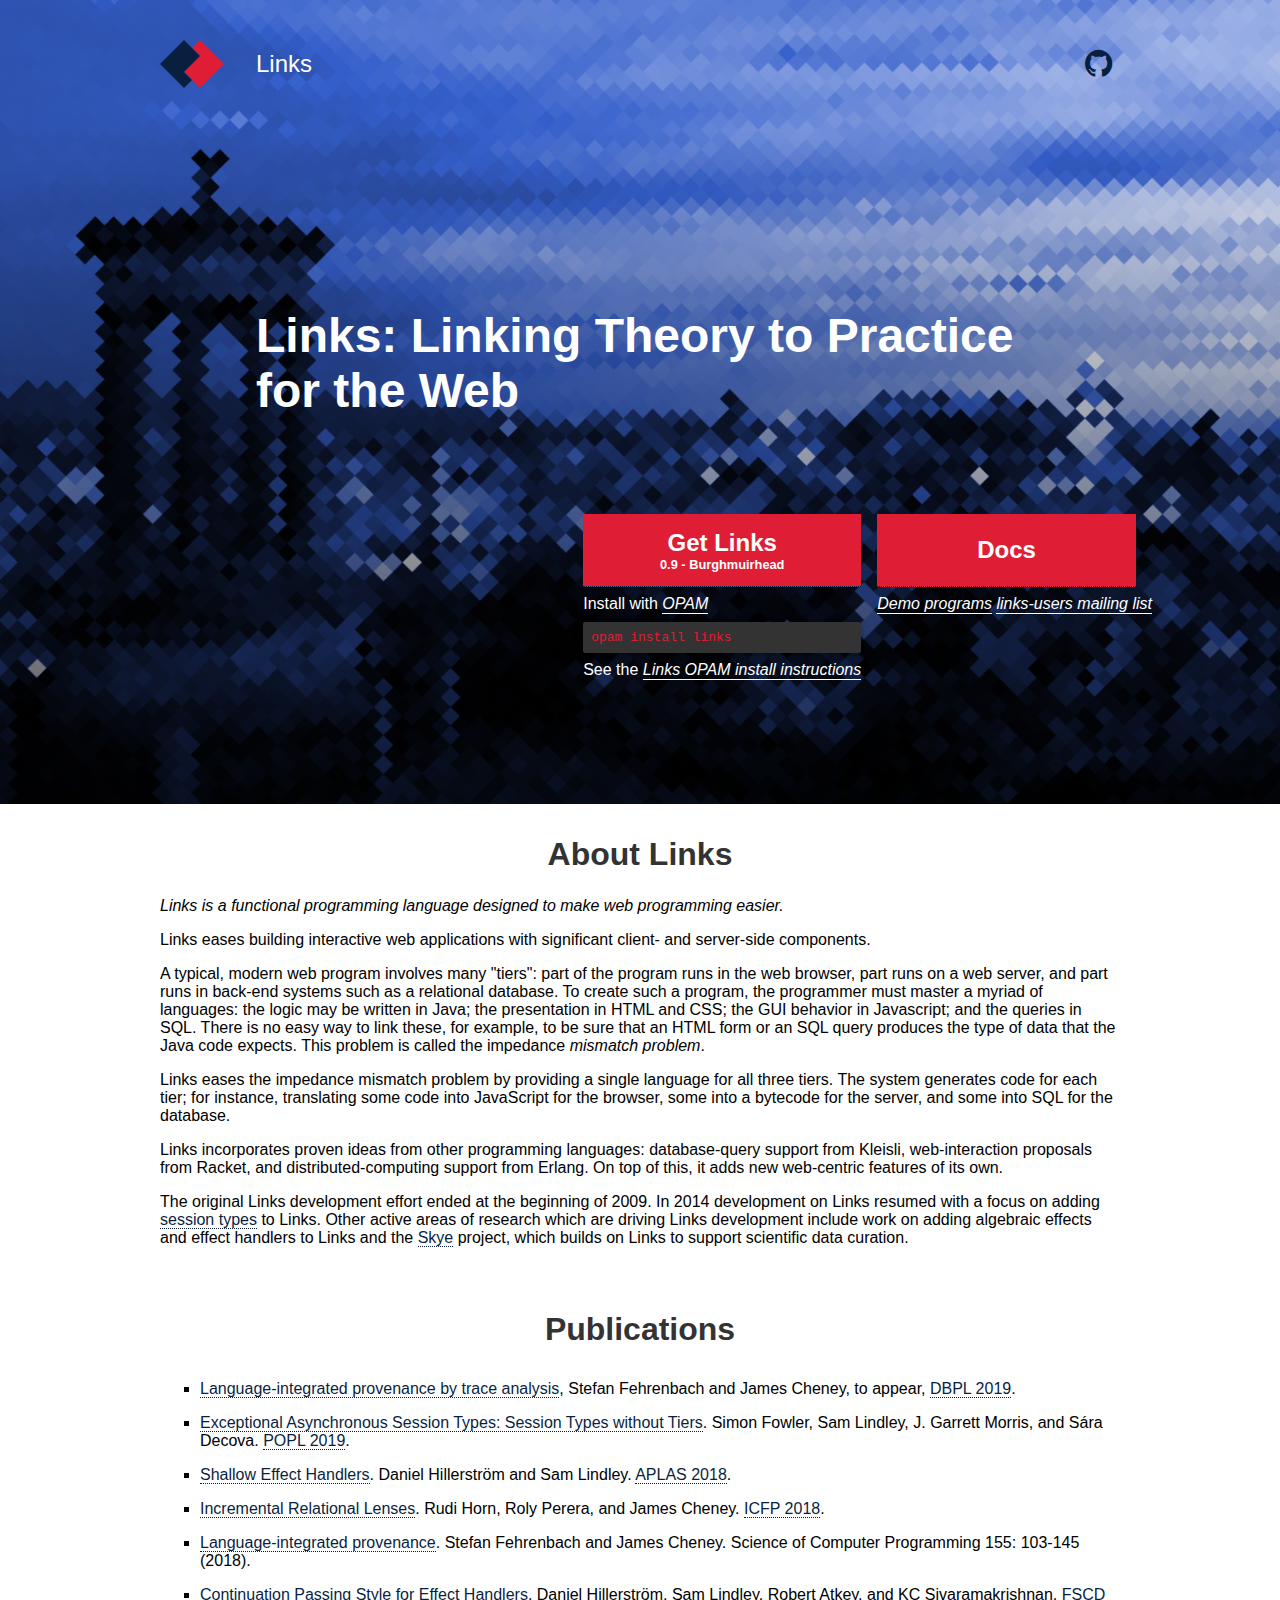
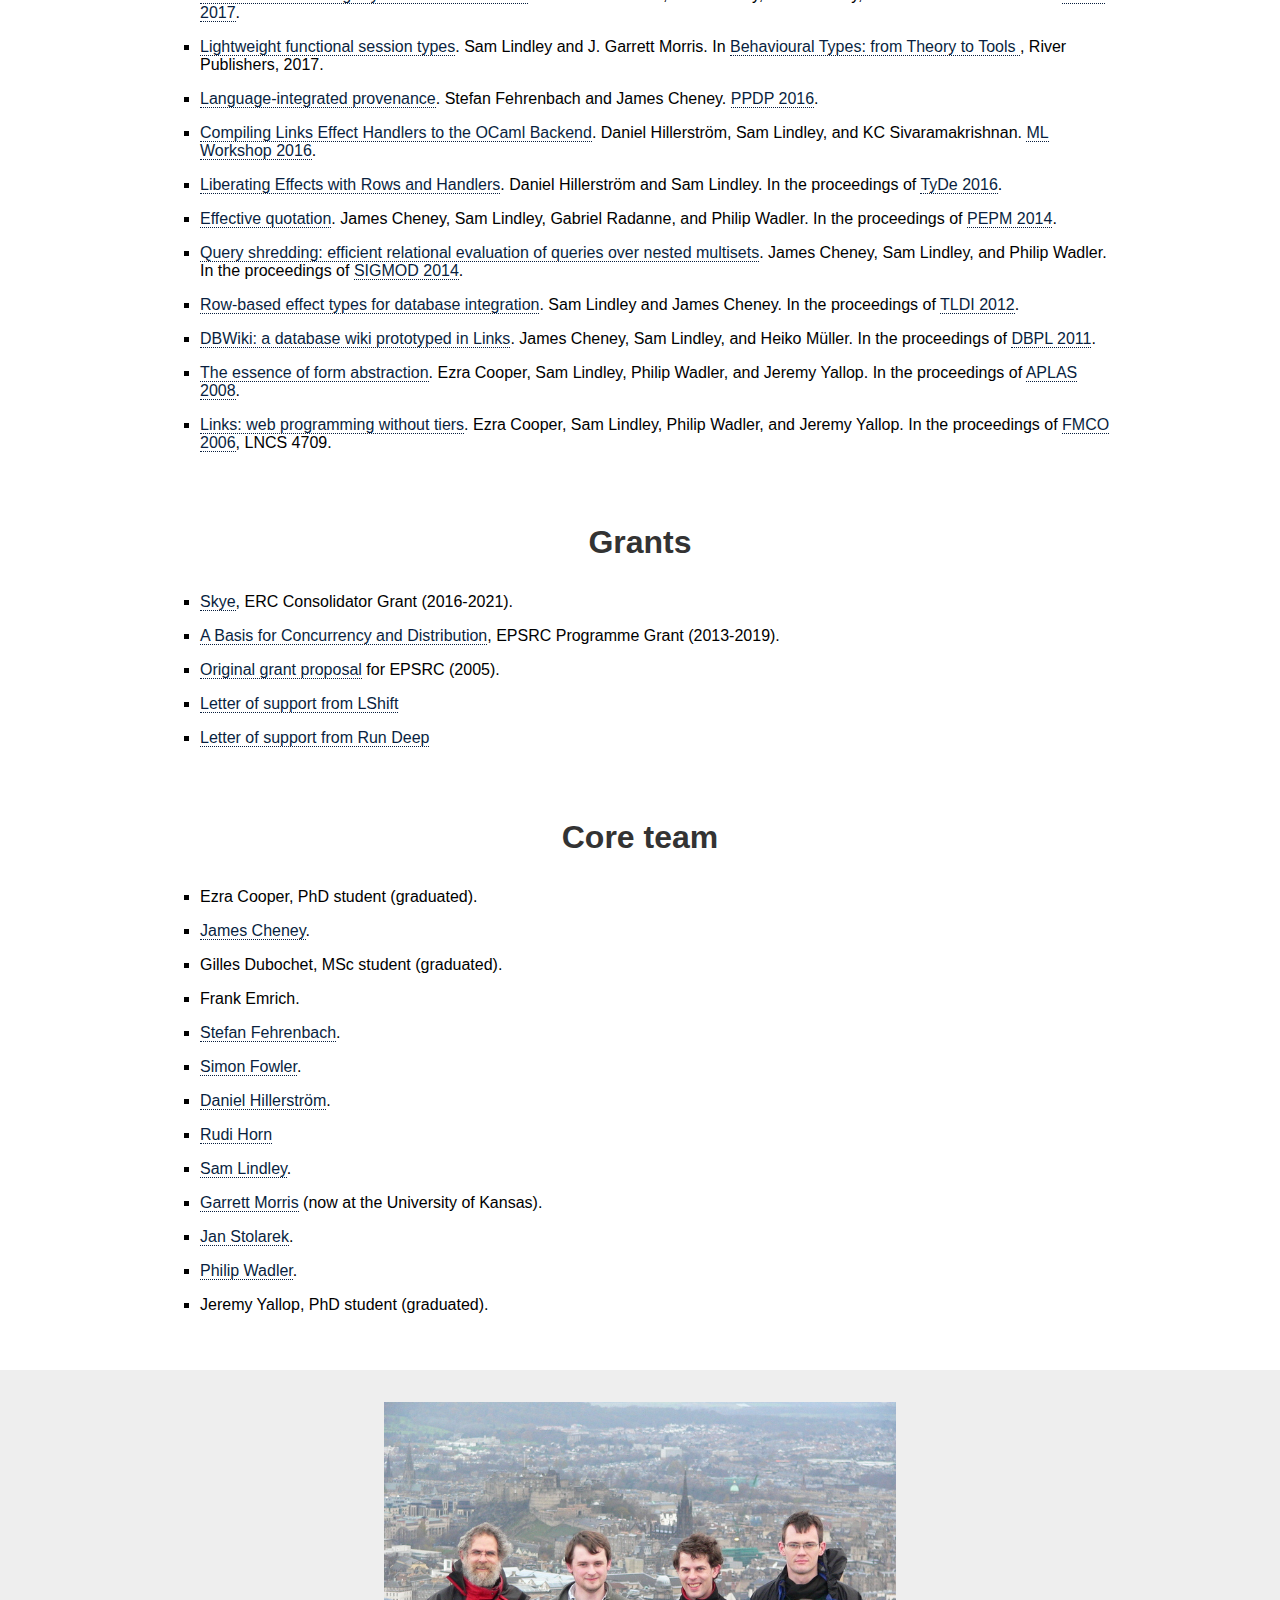
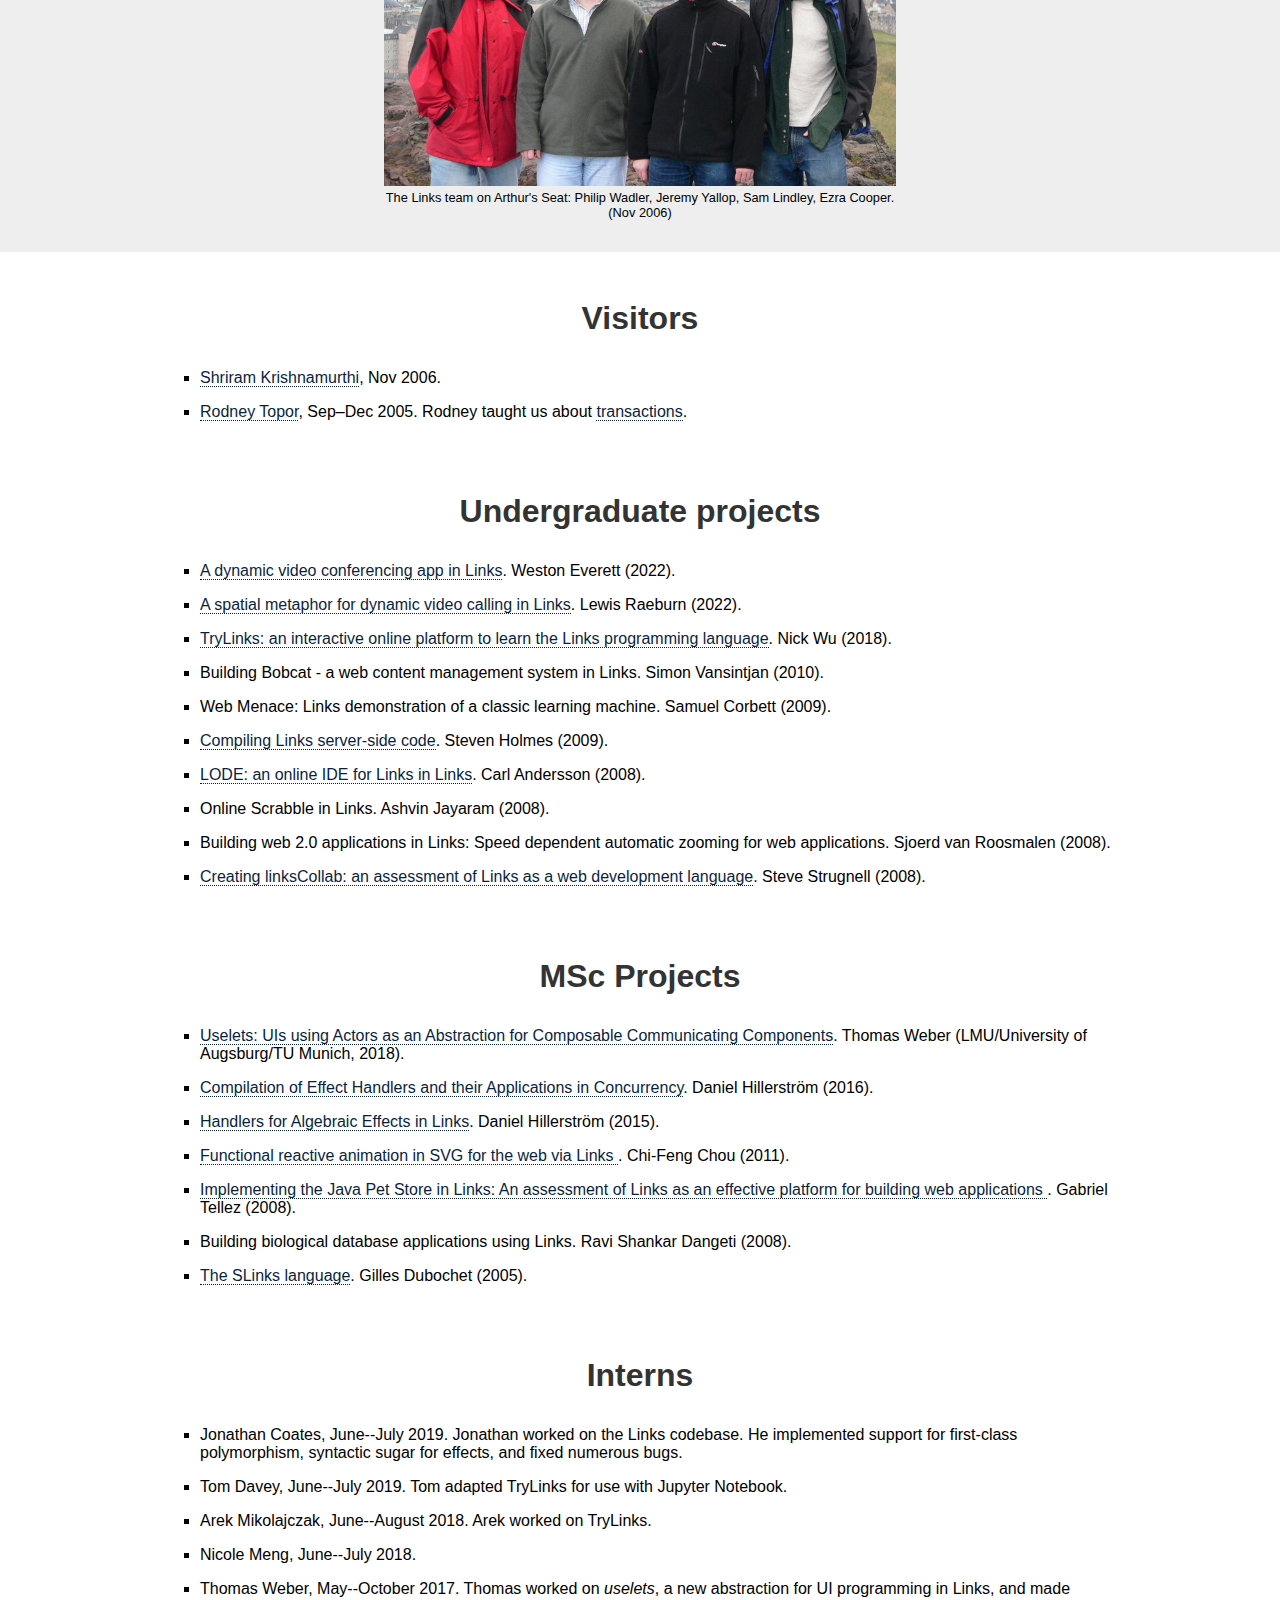
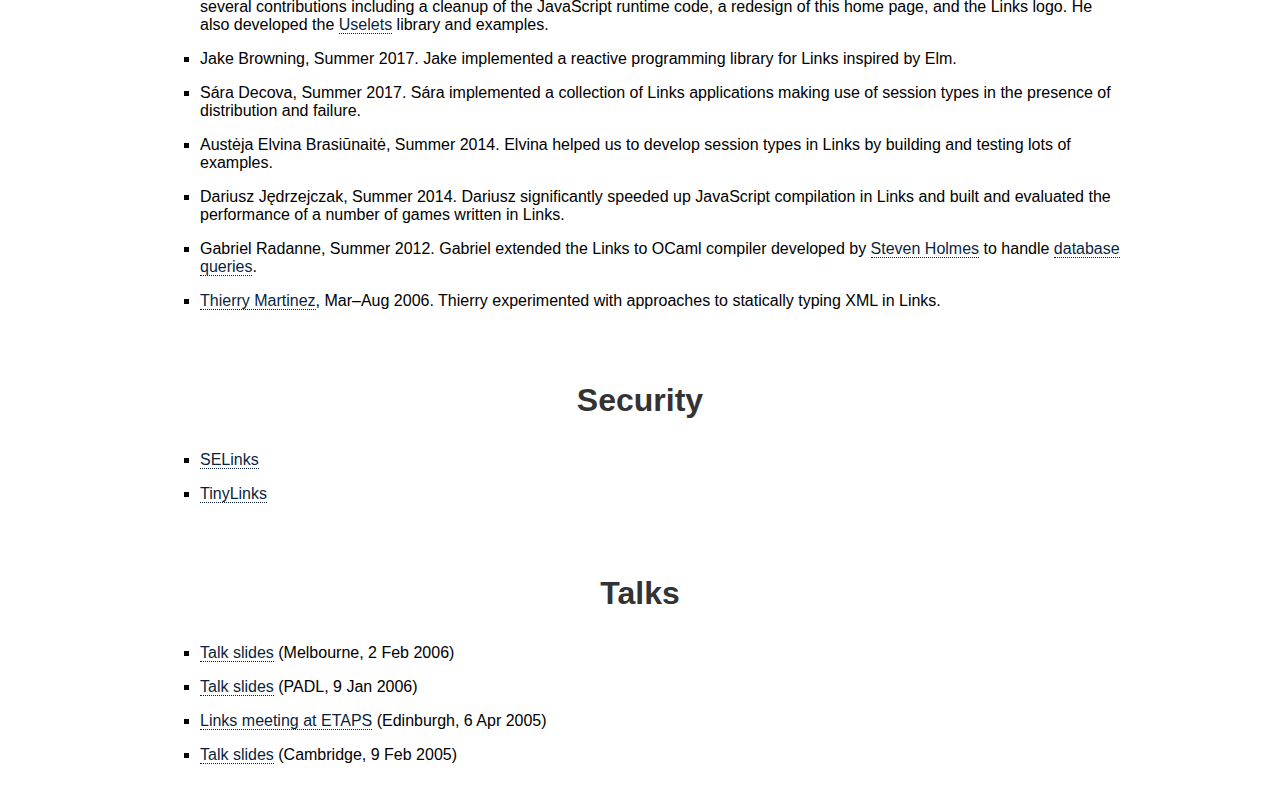
==== commit e6ad3d5d: "Add 2022 Links undergrad projects" ====
--- a/index.html
+++ b/index.html
@@ -21,7 +21,7 @@
       <h1>Links: Linking Theory to Practice for the Web</h1>
       <div class="links">
         <div>
-          <a href="https://github.com/links-lang/links/blob/master/INSTALL.md" class="btn">Get Links<small>0.9.7 - Burghmuirhead</small></a>
+          <a href="https://github.com/links-lang/links/blob/master/INSTALL.md" class="btn">Get Links<small>0.9 - Burghmuirhead</small></a>
           <div class="quick-install-info">
             Install with <a href="http://opam.ocaml.org/">OPAM</a>
             <code>opam install links</code>
@@ -57,7 +57,7 @@
           is no easy way to link these, for example, to be sure that
           an HTML form or an SQL query produces the type of data that
           the Java code expects. This problem is called the
-          <em>impedance mismatch problem</em>.
+          impedance <em>mismatch problem</em>.
         </p>
         <p>
           Links eases the impedance mismatch problem by providing a single language
@@ -73,91 +73,30 @@
           it adds new web-centric features of its own.
         </p>
         <p>
-          The initial Links development effort was funded by EPSRC grant
-          <a href="https://gow.epsrc.ukri.org/NGBOViewGrant.aspx?GrantRef=EP/D046769/1">EP/D046769/1</a>
-          from 2005-2009. In 2014 development on Links resumed with a
-          focus on adding
+          The original Links development effort ended at the beginning of 2009. In
+          2014 development on Links resumed with a focus on adding
           <a href="http://groups.inf.ed.ac.uk/abcd">session types</a>
-          to Links, funded by EPSRC Programme Grant "From Data Types to Session Types: A Basis for Concurrency and Distribution"
-	  (<a href="https://gow.epsrc.ukri.org/NGBOViewGrant.aspx?GrantRef=EP/K034413/1">EP/K034413/1</a>).
-	  Other active areas of research which are driving
+          to Links. Other active areas of research which are driving
           Links development include work on adding algebraic effects
-          and effect handlers to Links (UKRI Future Leaders Fellowship <a href="https://effect-handlers.org/">EHOP</a>, grant number MR/T043830/1) and
+          and effect handlers to Links and
           the <a href="http://homepages.inf.ed.ac.uk/jcheney/group/skye.html">Skye</a>
           project, which builds on Links to support scientific data
-          curation (funded by the European Research Council, grant number 682315).
+          curation.
         </p>
       </section>
 
       <section class="publications-section">
         <h2>Publications</h2>
-      <ul>
-	      <li><a href="https://arxiv.org/abs/2107.10793">A Typed Slicing Compilation of the Polymorphic RPC Calculus</a>,
-	    Kwanghoon Choi, James Cheney, Sam Lindley, and Bob Reynders.
-	    PPDP 2021.
-	  </li>
-	  <li><a href="https://arxiv.org/abs/2107.11347">Comprehending Nulls</a>. James Cheney and Wilmer Ricciotti.
-	    <a href="https://sites.google.com/view/dbpl2021">DBPL 2021</a>.
-	  </li>
-	  <li><a href="https://arxiv.org/abs/2106.00412">Curating Covid-19 data in Links</a>.
-	    Vashti Galpin and James Cheney. IPAW 2021 demo paper.
-	  </li>
-          <li>
-            <a href="https://doi.org/10.2218/ijdc.v15i1.717">Cross-tier web programming for curated databases: a case study</a>. Simon Fowler, Simon Harding, Joanna Sharman, and James Cheney. Pre-proceedings, <a href="https://www.dcc.ac.uk/events/idcc20">IDCC 2020</a>.
-          </li>
-	  <li><a href="https://arxiv.org/abs/2101.04102">Query Lifting: Language-integrated query for heterogeneous nested collections</a>.
-	    Wilmer Ricciotti and James Cheney. ESOP 2021.
-	  </li>
-	  <li>
-            <a href="https://arxiv.org/abs/2007.00605">Effects for
-            Efficiency: Asymptotic Speedup with First-Class
-            Control</a>. Daniel Hillerstr&ouml;m, Sam Lindley, and
-            John Longley. <a href="https://icfp20.sigplan.org/">ICFP
-            2020</a>.
-          </li>
-	  <li>
-	    <a href="https://arxiv.org/abs/1910.10988">A
-		  Polymorphic RPC Calculus</a>. Kwanghoon Choi, James
-		  Cheney, Simon Fowler, and Sam Lindley.  Science of
-		  Computer Programming 197:102499, October 2020.
-		  Preliminary version presented at SBMF 2019.
-	  <li>
-            <a href="https://doi.org/10.4230/LIPIcs.FSCD.2020.28">Strongly
-            Normalizing Higher-Order Relational Queries</a>.  Wilmer
-            Ricciotti and James Cheney. <a href="https://fscd2020.org/">FSCD 2020</a>.
-          <li>
-            <a href="https://doi.org/10.4230/LIPIcs.ECOOP.2020.14">Model-View-Update-Communicate: Session Types meet the Elm Architecture</a>.
-            Simon Fowler.
-            <a href="http://2020.ecoop.org/">ECOOP 2020</a>.
-          </li>
-	  <li>
-	  <a href="https://arxiv.org/abs/2003.02191"</a>Language-Integrated
-	      Updatable Views</a>.  Rudi Horn, Simon Fowler and James
-	      Cheney.  Post-proceedings of IFL 2019.
-          <li>
-            <a href="https://doi.org/10.1145/3385412.3386003">FreezeML: Complete and Easy Type Inference for First-Class Polymorphism</a>.
-            Frank Emrich, Sam Lindley, Jan Stolarek, James Cheney, and Jonathan Coates.
-            <a href="https://conf.researchr.org/home/pldi-2020">PLDI 2020</a>.
-          </li>
-          <li>
-            <a href="http://homepages.inf.ed.ac.uk/slindley/papers/ehgc.pdf">Effect handlers via generalised continuations</a>.
-	    Daniel Hillerstr&ouml;m, Sam Lindley, and Robert Atkey.
-            <a href="https://www.cambridge.org/core/journals/journal-of-functional-programming">JFP special issue on effect handlers 2020</a>.
-          </li>
-          <li>
-            <a href="https://arxiv.org/abs/1905.02051">Language-integrated provenance by trace analysis</a>, Stefan Fehrenbach and James Cheney. <a href="https://pldi19.sigplan.org/home/dbpl-2019">DBPL 2019</a>.
-          </li>
-	  <li>
-	     <a href="https://doi.org/10.1145/3315507.3330202">Mixing Set and Bag Semantics</a>.
-	     Wilmer Ricciotti and James Cheney.
-	     <a href="https://pldi19.sigplan.org/home/dbpl-2019">DBPL 2019</a>.
-	  </li>
+        <ul>
+          <li>
+            <a>Language-integrated provenance by trace analysis</a>, Stefan Fehrenbach and James Cheney, to appear, <a href="https://pldi19.sigplan.org/track/dbpl-2019-papers">DBPL 2019</a>.
+          </li>
           <li>
             <a href="http://www.simonjf.com/writing/zap.pdf">Exceptional Asynchronous Session Types: Session Types without Tiers</a>.
             Simon Fowler, Sam Lindley, J. Garrett Morris, and S&aacute;ra Decova.
             <a href="http://popl19.sigplan.org/">POPL 2019</a>.
           </li>
-          <li>
+          <li> 
 	    <a href="http://homepages.inf.ed.ac.uk/slindley/papers/shallow-extended.pdf">Shallow Effect Handlers</a>.
 	    Daniel Hillerstr&ouml;m and Sam Lindley.
             <a href="http://aplas2018.org/">APLAS 2018</a>.
@@ -179,8 +118,8 @@
             <a href="http://homepages.inf.ed.ac.uk/slindley/papers/fst.pdf">Lightweight functional session types</a>.
             Sam Lindley and J. Garrett Morris. In
             <a href="http://www.riverpublishers.com/book_details.php?book_id=439">
-              Behavioural Types: from Theory to Tools</a>, River
-              Publishers, 2017.
+              Behavioural Types: from Theory to Tools
+            </a>, River Publishers, 2017.
           </li>
           <li>
             <a href="papers/PPDP2016FehrenbachC.pdf">Language-integrated provenance</a>.
@@ -188,12 +127,12 @@
           </li>
           <li>
             <a href="http://homepages.inf.ed.ac.uk/s1467124/papers/mlabstract2016.pdf">Compiling Links Effect Handlers to the OCaml Backend</a>.
-            Daniel Hillerstr&ouml;m, Sam Lindley, and KC Sivaramakrishnan.
+            Daniel Hillerström, Sam Lindley, and KC Sivaramakrishnan.
             <a href="http://www.mlworkshop.org/ml2016">ML Workshop 2016</a>.
           </li>
           <li>
             <a href="http://homepages.inf.ed.ac.uk/s1467124/papers/liberating_effects-tyde2016.pdf">Liberating Effects with Rows and Handlers</a>.
-            Daniel Hillerstr&ouml;m and Sam Lindley. In the proceedings of
+            Daniel Hillerström and Sam Lindley. In the proceedings of
             <a href="http://conf.researchr.org/track/icfp-2016/tyde-2016-papers">TyDe 2016</a>.
           </li>
           <li>
@@ -223,16 +162,6 @@
             In the proceedings of
             <a href="http://www.cs.cornell.edu/conferences/dbpl2011/">DBPL 2011</a>.
           </li>
-	  <li>
-		  <a href="https://doi.org/10.1007/978-3-642-03793-1_3">The Script-Writer's Dream: How to Write Great SQL in Your Own Language, and Be Sure It Will Succeed</a>.
-		  Ezra Cooper.
-		  In the proceedings of <a href="">DBPL 2009</a>
-	      </li>
-	  <li>
-		  <a href="https://doi.org/10.1145/1599410.1599439">The RPC calculus</a>.
-		  Ezra Cooper, Philip Wadler.
-		  In the proceedings of <a href="">PPDP 2009</a>
-	      </li>
           <li>
             <a href="formlets/">The essence of form abstraction</a>.
             Ezra Cooper, Sam Lindley, Philip Wadler, and Jeremy Yallop.
@@ -250,38 +179,31 @@
       <section class="grant-section">
         <h2>Grants</h2>
         <ul>
-		<li><a href="https://effect-handlers.org/">EHOP</a>, UKRI Future Leaders Fellowship grant number MR/T043830/1.</li>
           <li><a href="http://homepages.inf.ed.ac.uk/jcheney/group/skye.html">Skye</a>, ERC Consolidator Grant (2016-2021).</li>
-          <li><a href="http://groups.inf.ed.ac.uk/abcd/">A Basis for Concurrency and Distribution</a>, EPSRC Programme Grant (2013-2020).</li>
-		<li>Google Research Awards <em>Database Wikis</em> (2011), <em>Synchronized Database Wikis</em> (2012), and <em>Language-Integrated Provenance</em> (2014-15).</li>
+          <li><a href="http://groups.inf.ed.ac.uk/abcd/">A Basis for Concurrency and Distribution</a>, EPSRC Programme Grant (2013-2019).</li>
           <li><a href="epsrc05/case.pdf">Original grant proposal</a> for EPSRC (2005).
           </li>
-          <li><a href="epsrc05/LShift_Links.pdf">Letter of support from LShift</a>.</li>
-          <li><a href="epsrc05/rundeep.doc">Letter of support from Run Deep</a>.</li>
+          <li><a href="epsrc05/LShift_Links.pdf">Letter of support from LShift</a></li>
+          <li><a href="epsrc05/rundeep.doc">Letter of support from Run Deep</a></li>
         </ul>
       </section>
 
       <section class="team-section">
         <h2>Core team</h2>
         <ul>
+          <li>Ezra Cooper, PhD student (graduated).</li>
           <li><a href="http://homepages.inf.ed.ac.uk/jcheney/">James Cheney</a>.</li>
-          <li><a href="https://www.inf.ed.ac.uk/people/students/Frank_Emrich.html">Frank Emrich</a>.</li>
+          <li>Gilles Dubochet, MSc student (graduated).</li>
+          <li>Frank Emrich.</li>
+          <li><a href="http://stefan-fehrenbach.net/">Stefan Fehrenbach</a>.</li>
           <li><a href="http://simonjf.com/">Simon Fowler</a>.</li>
-          <li><a href="https://homepages.inf.ed.ac.uk/vgalpin1/">Vashti Galpin</a>.</li>
-          <li><a href="https://www.dhil.net/research/">Daniel Hillerstr&ouml;m</a>.</li>
-          <li><a href="http://rudi-horn.de/About">Rudi Horn</a>.</li>
+          <li><a href="http://homepages.inf.ed.ac.uk/s1467124/">Daniel Hillerström</a>.</li>
+          <li><a href="http://rudi-horn.de/About">Rudi Horn</a></li>
           <li><a href="http://homepages.inf.ed.ac.uk/slindley/">Sam Lindley</a>.</li>
-          <li><a href="http://www.wilmer-ricciotti.net/index.shtml">Wilmer Ricciotti</a>.</li>
+          <li><a href="https://jgbm.github.io/">Garrett Morris</a> (now at the University of Kansas).</li>
           <li><a href="http://ics.p.lodz.pl/~stolarek">Jan Stolarek</a>.</li>
           <li><a href="http://homepages.inf.ed.ac.uk/wadler/">Philip Wadler</a>.</li>
-        </ul>
-        <h2>Alumni</h2>
-        <ul>
-          <li>Ezra Cooper.</li>
-          <li>Gilles Dubochet.</li>
-          <li><a href="http://stefan-fehrenbach.net/">Stefan Fehrenbach</a>.</li>
-          <li><a href="https://jgbm.github.io/">Garrett Morris</a>.</li>
-          <li>Jeremy Yallop.</li>
+          <li>Jeremy Yallop, PhD student (graduated).</li>
         </ul>
       </section>
 
@@ -307,7 +229,12 @@
       <section class="undergrad-section">
         <h2>Undergraduate projects</h2>
         <ul>
-          <li><a href="papers/undergrads/ug4_20181051.pdf">TryLinks: an interactive online platform to learn the Links programming language</a>.  Nick Wu (2018).</li>
+          <li><a href="papers/undergrads/ug4_20222813.pdf">A dynamic video conferencing app in Links</a>.
+           Weston Everett (2022).</li>
+          <li><a href="papers/undergrads/ug4_20223144.pdf">A spatial metaphor for dynamic video calling in Links</a>.
+           Lewis Raeburn (2022).</li>
+          <li><a href="papers/undergrads/ug4_20181051.pdf">TryLinks: an interactive online platform to learn the Links programming language</a>.
+           Nick Wu (2018).</li>
           <li>Building Bobcat - a web content management system in Links.
            Simon Vansintjan (2010).</li>
           <li>Web Menace: Links demonstration of a classic learning machine.
@@ -328,15 +255,15 @@
       <section class="msc-section">
         <h2>MSc Projects</h2>
         <ul>
-          <li>Compiling Links to WebAssembly. Aaron Song (2021)</li>
           <li><a href="papers/mscs/Master_Thesis_Thomas_Weber_1450761.pdf">Uselets: UIs using Actors as an Abstraction for Composable Communicating Components</a>. Thomas Weber (LMU/University of Augsburg/TU Munich, 2018).</li>
-          <li><a href="https://dhil.net/research/papers/thesis2016.pdf">Compilation of Effect Handlers and their Applications in Concurrency</a>.
-             Daniel Hillerstr&ouml;m (2016). </li>
-          <li><a href="https://dhil.net/research/papers/thesis2015.pdf">Handlers for Algebraic Effects in Links</a>.
-            Daniel Hillerstr&ouml;m (2015). </li>
+          <li><a href="http://homepages.inf.ed.ac.uk/s1467124/papers/thesis2016.pdf">Compilation of Effect Handlers and their Applications in Concurrency</a>.
+             Daniel Hillerström (2016). </li>
+          <li><a href="http://project-archive.inf.ed.ac.uk/msc/20150206/msc_proj.pdf">Handlers for Algebraic Effects in Links</a>.
+             Daniel Hillerström (2015). </li>
           <li>
             <a href="papers/mscs/chifeng.pdf">
-             Functional reactive animation in SVG for the web via Links</a>.
+             Functional reactive animation in SVG for the web via Links
+            </a>.
             Chi-Feng Chou (2011).
           </li>
           <li>
@@ -355,76 +282,32 @@
       <section class="interns-section">
         <h2>Interns</h2>
         <ul>
-          <li>Yi Zhou, June&ndash;July 2021. Yi implemented several
-          benchmark programs for Links, extended the command-line
-          interface of Links, and tweaked the internal handling of
-          file paths.</li>
-          <li>Robin Jourde, May&ndash;July 2021. Robin extended Links
-          with effect aliases, first-class operation polymorphism, and
-          fresh operation label generation.</li>
-          <li>Dee Yeum, July&ndash;August 2021. Dee worked on headless
-          testing of client-side Links applications.</li>
-          <li>Samo Novak, June&ndash;August 2021. Samo implemented a
-          round-trip type pretty printer, whose outputs can be
-          successfully parsed by the Links parser.</li>
-	  <li>Yueyang Tang, May&ndash;August 2020.  Yueyang worked on
-	    improvements to Links, including dramatically speeding up
-	    serialization of large query expressions and supporting
-	    function definitions by case analysis
-		</li>
-          <li>Jonathan Coates, June&ndash;July 2019.  Jonathan worked on
-              the Links codebase. He implemented support for
-              first-class polymorphism, syntactic sugar for effects,
-              and fixed numerous bugs.
-          </li>
-          <li>Tom Davey, June&ndash;July 2019.  Tom adapted TryLinks for
-              use with Jupyter Notebook.
-          </li>
-          <li>Arek Mikolajczak, June&ndash;August 2018.  Arek worked on
-              TryLinks.
-          </li>
-          <li>Nicole Meng, June&ndash;July 2018. Nicole worked on
-              implementing the essence of React in Links using effect
-              handlers.
-          </li>
-          <li>Thomas Weber, May&ndash;October 2017.  Thomas worked
-              on <em>uselets</em>, a new abstraction for UI
-              programming in Links, and made several contributions
-              including a cleanup of the JavaScript runtime code, a
-              redesign of this home page, and the Links logo.  He also
-              developed
-              the <a href="https://github.com/elordin/uselets">Uselets</a>
-              library and examples.
-          </li>
-          <li>Jake Browning, Summer 2017.  Jake implemented a reactive
-              programming library for Links inspired by Elm.</li>
-          <li>Sára Decova, Summer 2017.  Sára implemented a collection
-              of Links applications making use of session types in the
-              presence of distribution and failure.
-          </li>
-          <li>Victor Dumitrescu, Summer 2015. Victor worked on
-              applications of session types in Links.
-          </li>
-          <li>Austėja Elvina Brasiūnaitė, Summer 2014.  Elvina helped
-              us to develop session types in Links by building and
-              testing lots of examples.
-          </li>
-          <li>Dariusz Jędrzejczak, Summer 2014. Dariusz significantly
-              speeded up JavaScript compilation in Links and built and
-              evaluated the performance of a number of games written
-              in Links.
-          </li>
-          <li>Gabriel Radanne, Summer 2012. Gabriel extended the Links
-              to OCaml compiler developed by
+<li>Jonathan Coates, June--July 2019.
+    Jonathan worked on the Links codebase. He implemented support for
+    first-class polymorphism, syntactic sugar for effects, and fixed
+    numerous bugs.</li>
+<li>Tom Davey, June--July 2019.
+    Tom adapted TryLinks for use with Jupyter Notebook.</li>
+<li>Arek Mikolajczak, June--August 2018.
+Arek worked on TryLinks.
+</li>
+<li>Nicole Meng, June--July 2018.</li>
+<li>Thomas Weber, May--October 2017.  Thomas worked on <em>uselets</em>, a new abstraction for UI programming in Links, and made several contributions including a cleanup of the JavaScript runtime code, a redesign of this home page, and the Links logo.  He also developed the <a href="https://github.com/elordin/uselets">Uselets</a> library and examples.</li>
+<li>Jake Browning, Summer 2017.
+    Jake implemented a reactive programming library for Links inspired by Elm.</li>
+<li>Sára Decova, Summer 2017.
+    Sára implemented a collection of Links applications making use of
+    session types in the presence of distribution and failure.</li>
+          <li>Austėja Elvina Brasiūnaitė, Summer 2014.
+              Elvina helped us to develop session types in Links by building and testing lots of examples.</li>
+          <li>Dariusz Jędrzejczak, Summer 2014. Dariusz significantly speeded up JavaScript compilation in Links and
+              built and evaluated the performance of a number of games written in Links.</li>
+          <li>Gabriel Radanne, Summer 2012. Gabriel extended the Links to OCaml compiler developed by
               <a href="papers/undergrads/steven.pdf">Steven Holmes</a>
-              to
-              handle <a href="http://homepages.inf.ed.ac.uk/slindley/papers/effquot.pdf">database
-              queries</a>.
-          </li>
+              to handle <a href="http://homepages.inf.ed.ac.uk/slindley/papers/effquot.pdf">database queries</a>.</li>
           <li><a href="http://pauillac.inria.fr/~tmartine/">Thierry
-               Martinez</a>, Mar–Aug 2006. Thierry experimented with
-               approaches to statically typing XML in Links.
-          </li>
+           Martinez</a>, Mar–Aug 2006. Thierry experimented with
+           approaches to statically typing XML in Links.</li>
         </ul>
       </section>
 
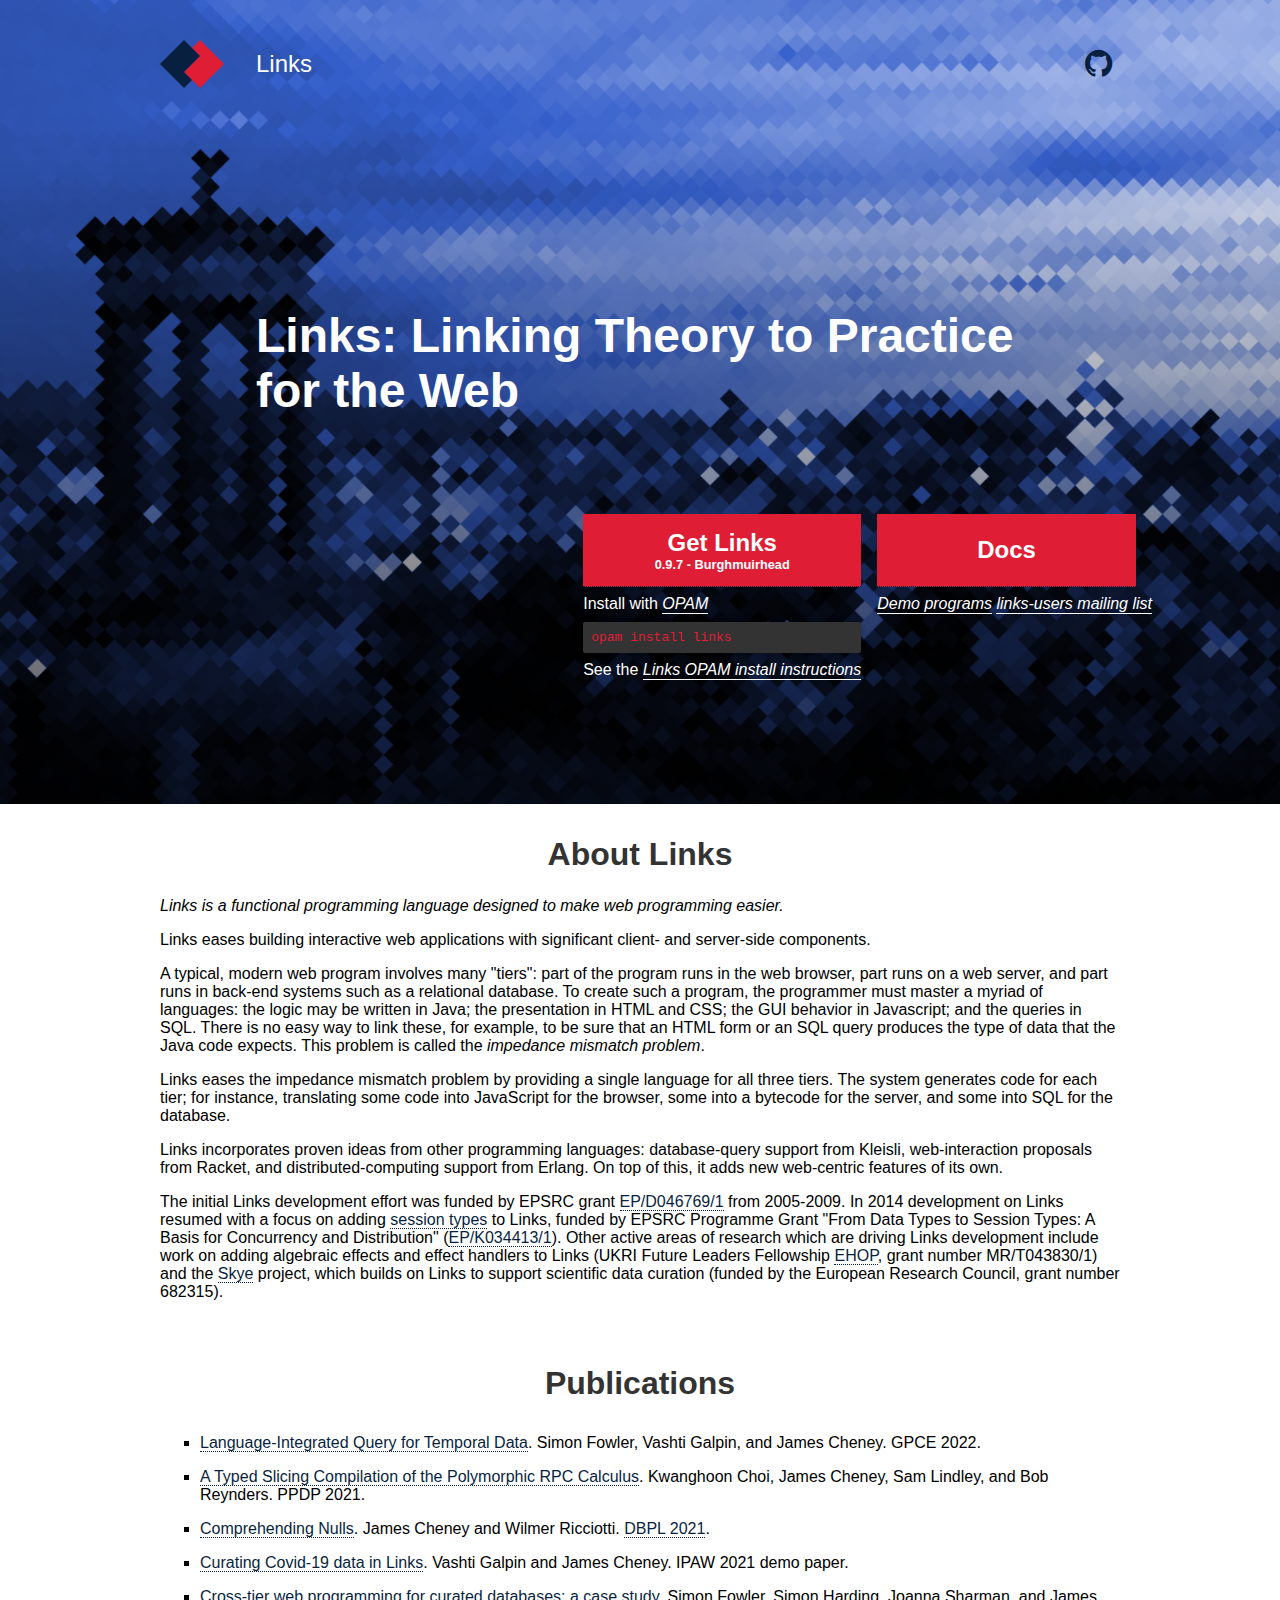
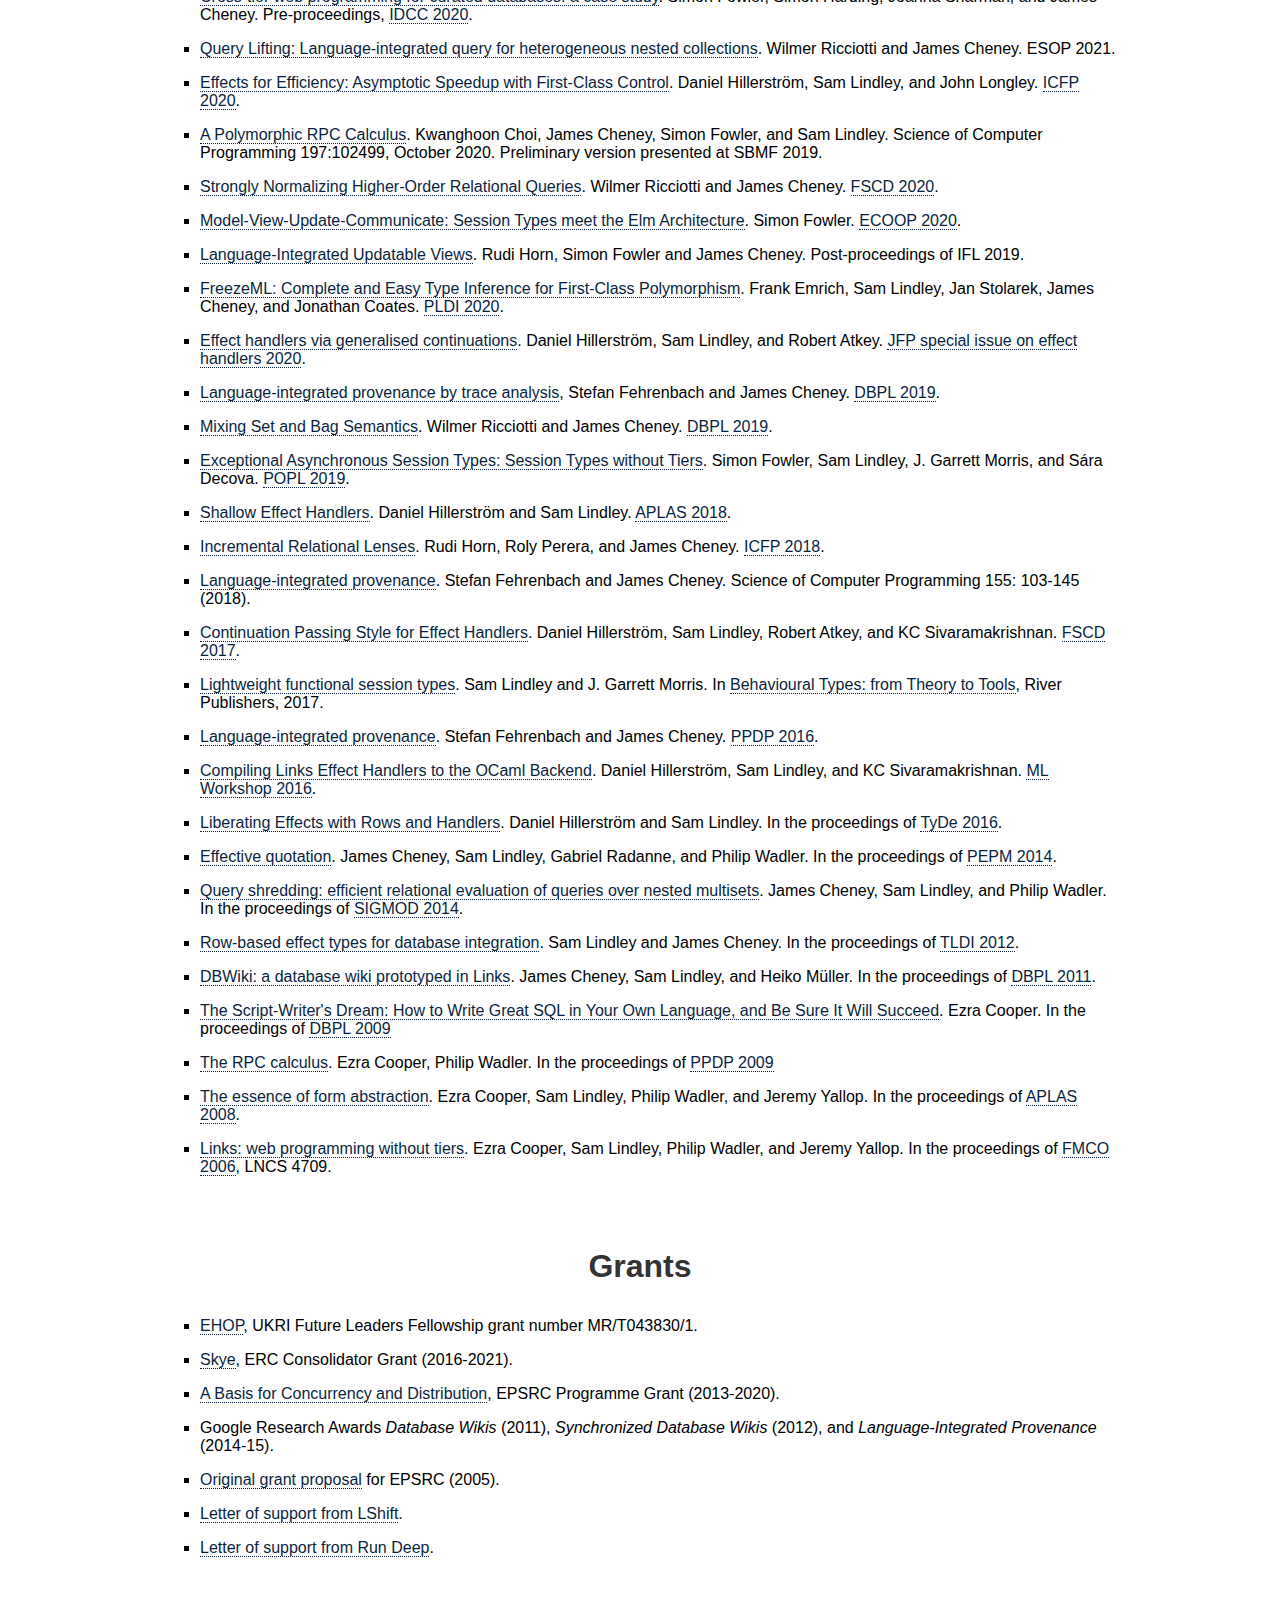
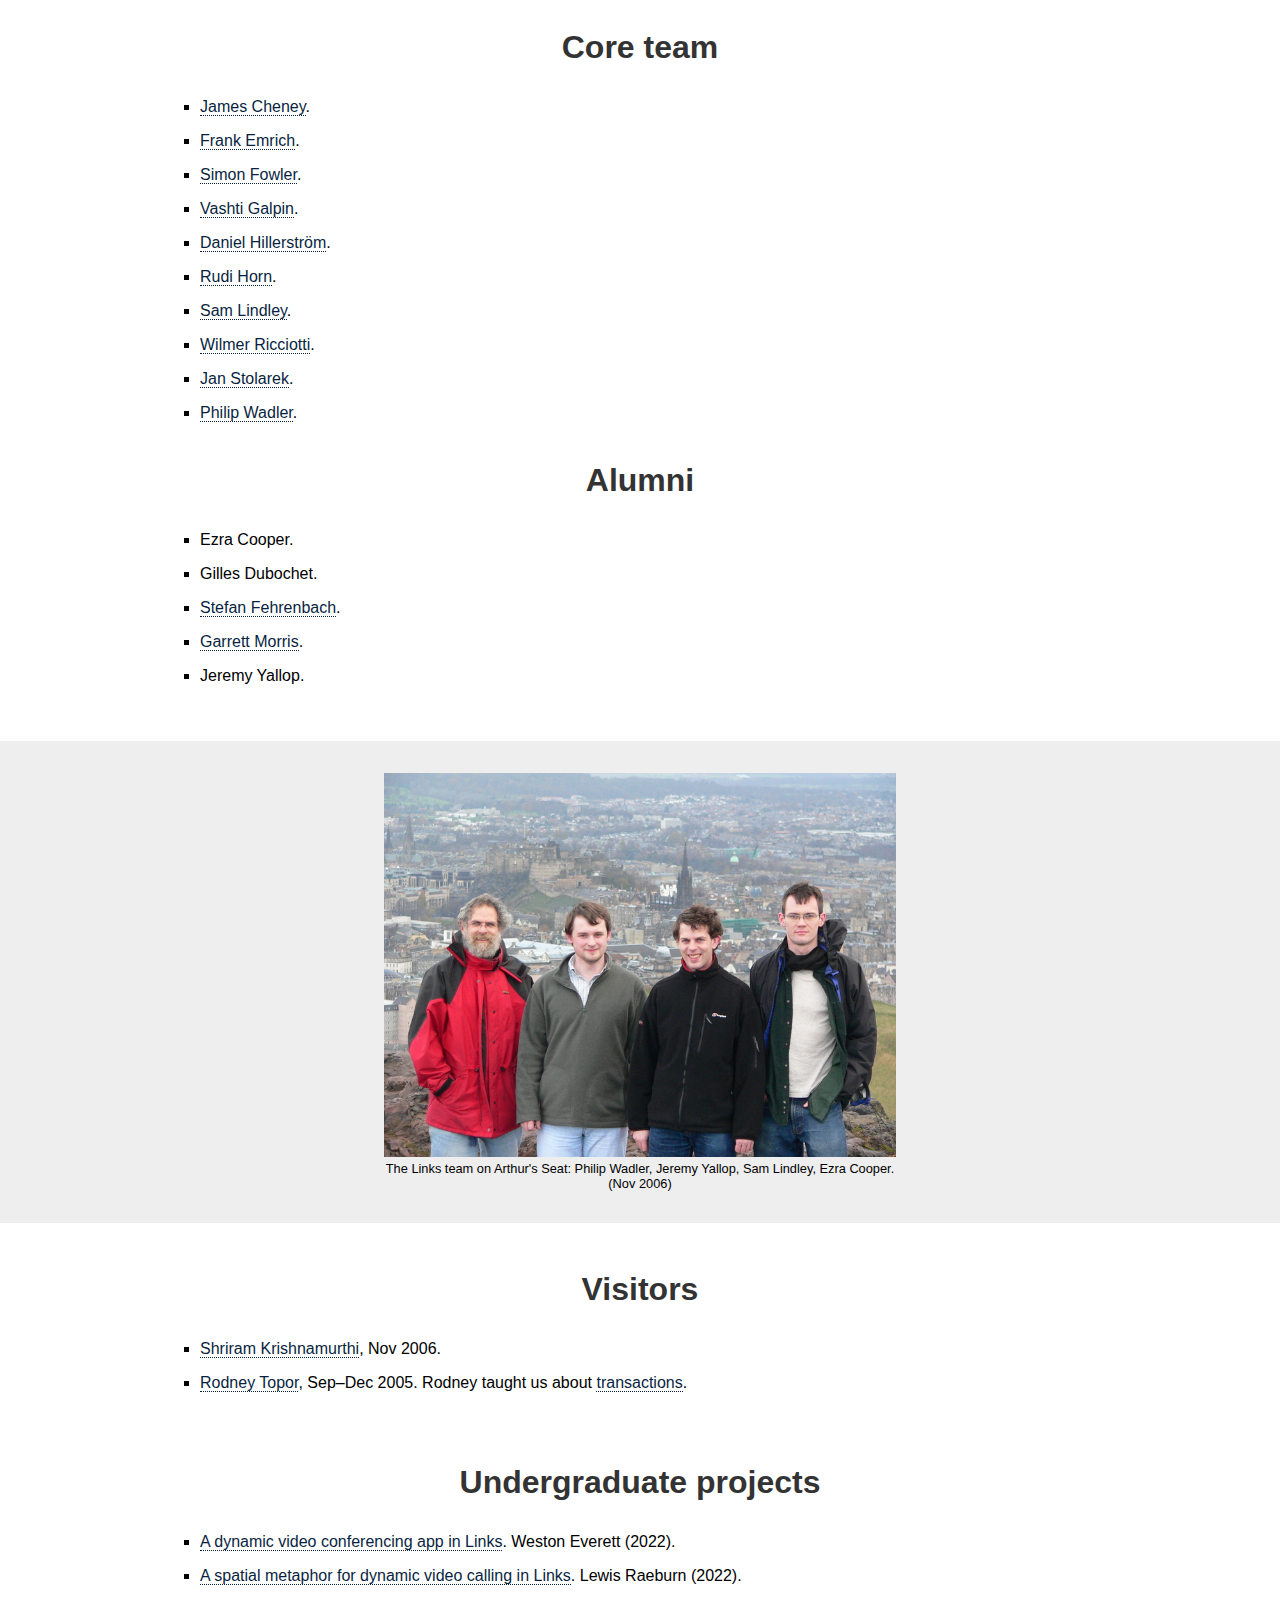
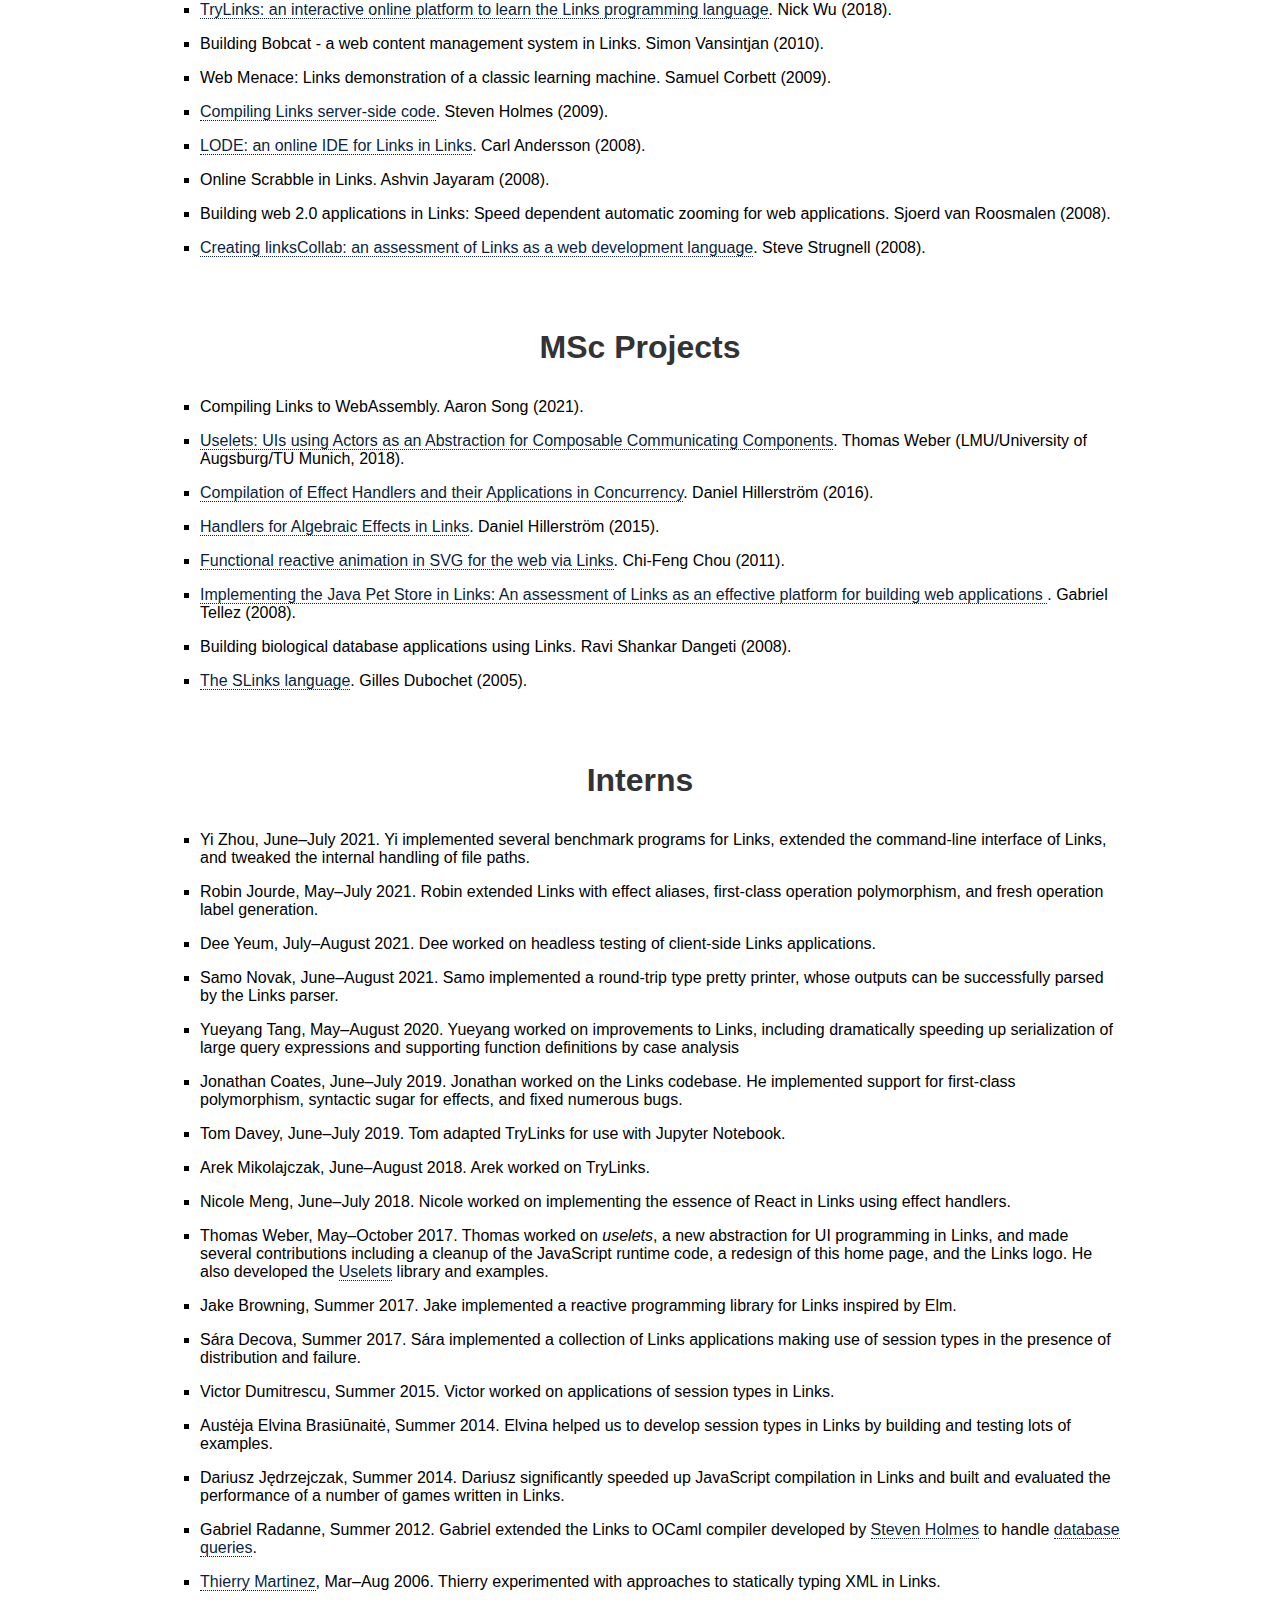
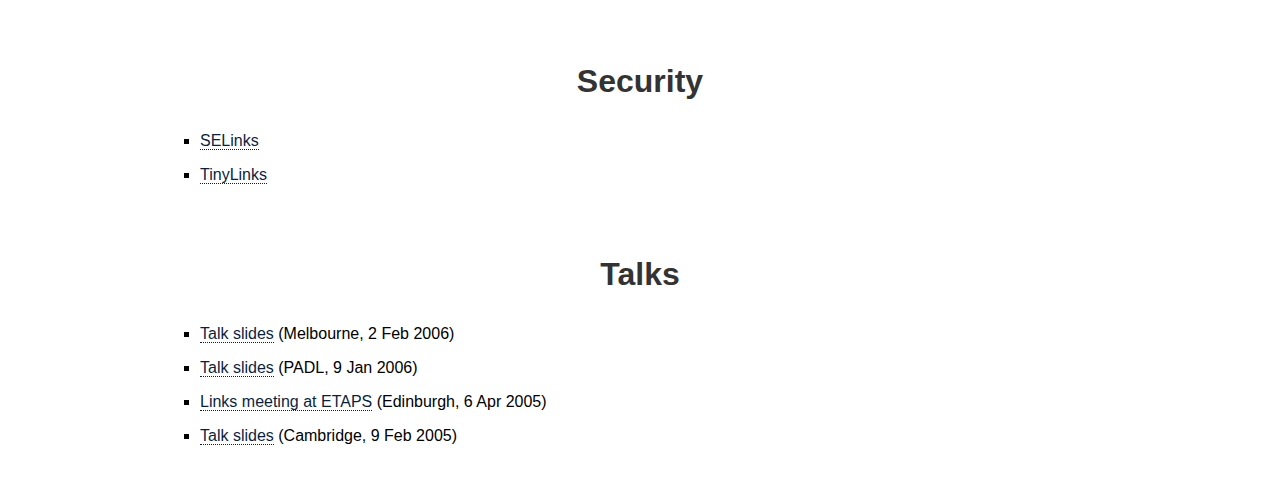
==== commit cbd8856c: "update some dead links" ====
--- a/index.html
+++ b/index.html
@@ -21,7 +21,7 @@
       <h1>Links: Linking Theory to Practice for the Web</h1>
       <div class="links">
         <div>
-          <a href="https://github.com/links-lang/links/blob/master/INSTALL.md" class="btn">Get Links<small>0.9 - Burghmuirhead</small></a>
+          <a href="https://github.com/links-lang/links/blob/master/INSTALL.md" class="btn">Get Links<small>0.9.7 - Burghmuirhead</small></a>
           <div class="quick-install-info">
             Install with <a href="http://opam.ocaml.org/">OPAM</a>
             <code>opam install links</code>
@@ -30,7 +30,7 @@
         </div>
         <div>
           <a class="btn" href="http://links-lang.org/quick-help.html">Docs</a>
-          <a href="http://examples.links-lang.org:8080/">Demo programs</a>
+          <a href="http://examples.links-lang.org:8080/main">Demo programs</a>
           <a href="http://lists.inf.ed.ac.uk/mailman/listinfo/links-users">links-users mailing list</a>
         </div>
       </div>
@@ -57,7 +57,7 @@
           is no easy way to link these, for example, to be sure that
           an HTML form or an SQL query produces the type of data that
           the Java code expects. This problem is called the
-          impedance <em>mismatch problem</em>.
+          <em>impedance mismatch problem</em>.
         </p>
         <p>
           Links eases the impedance mismatch problem by providing a single language
@@ -73,30 +73,92 @@
           it adds new web-centric features of its own.
         </p>
         <p>
-          The original Links development effort ended at the beginning of 2009. In
-          2014 development on Links resumed with a focus on adding
+          The initial Links development effort was funded by EPSRC grant
+          <a href="https://gow.epsrc.ukri.org/NGBOViewGrant.aspx?GrantRef=EP/D046769/1">EP/D046769/1</a>
+          from 2005-2009. In 2014 development on Links resumed with a
+          focus on adding
           <a href="http://groups.inf.ed.ac.uk/abcd">session types</a>
-          to Links. Other active areas of research which are driving
+          to Links, funded by EPSRC Programme Grant "From Data Types to Session Types: A Basis for Concurrency and Distribution"
+	  (<a href="https://gow.epsrc.ukri.org/NGBOViewGrant.aspx?GrantRef=EP/K034413/1">EP/K034413/1</a>).
+	  Other active areas of research which are driving
           Links development include work on adding algebraic effects
-          and effect handlers to Links and
+          and effect handlers to Links (UKRI Future Leaders Fellowship <a href="https://effect-handlers.org/">EHOP</a>, grant number MR/T043830/1) and
           the <a href="http://homepages.inf.ed.ac.uk/jcheney/group/skye.html">Skye</a>
           project, which builds on Links to support scientific data
-          curation.
+          curation (funded by the European Research Council, grant number 682315).
         </p>
       </section>
 
       <section class="publications-section">
         <h2>Publications</h2>
-        <ul>
-          <li>
-            <a>Language-integrated provenance by trace analysis</a>, Stefan Fehrenbach and James Cheney, to appear, <a href="https://pldi19.sigplan.org/track/dbpl-2019-papers">DBPL 2019</a>.
-          </li>
+      <ul>
+          <li><a href="https://arxiv.org/abs/2210.12077">Language-Integrated Query for Temporal Data</a>. Simon Fowler, Vashti Galpin, and James Cheney. GPCE 2022.</li>
+	      <li><a href="https://arxiv.org/abs/2107.10793">A Typed Slicing Compilation of the Polymorphic RPC Calculus</a>.
+	    Kwanghoon Choi, James Cheney, Sam Lindley, and Bob Reynders.
+	    PPDP 2021.
+	  </li>
+	  <li><a href="https://arxiv.org/abs/2107.11347">Comprehending Nulls</a>. James Cheney and Wilmer Ricciotti.
+	    <a href="https://sites.google.com/view/dbpl2021">DBPL 2021</a>.
+	  </li>
+	  <li><a href="https://arxiv.org/abs/2106.00412">Curating Covid-19 data in Links</a>.
+	    Vashti Galpin and James Cheney. IPAW 2021 demo paper.
+	  </li>
+          <li>
+            <a href="https://doi.org/10.2218/ijdc.v15i1.717">Cross-tier web programming for curated databases: a case study</a>. Simon Fowler, Simon Harding, Joanna Sharman, and James Cheney. Pre-proceedings, <a href="https://www.dcc.ac.uk/events/idcc20">IDCC 2020</a>.
+          </li>
+	  <li><a href="https://arxiv.org/abs/2101.04102">Query Lifting: Language-integrated query for heterogeneous nested collections</a>.
+	    Wilmer Ricciotti and James Cheney. ESOP 2021.
+	  </li>
+	  <li>
+            <a href="https://arxiv.org/abs/2007.00605">Effects for
+            Efficiency: Asymptotic Speedup with First-Class
+            Control</a>. Daniel Hillerstr&ouml;m, Sam Lindley, and
+            John Longley. <a href="https://icfp20.sigplan.org/">ICFP
+            2020</a>.
+          </li>
+	  <li>
+	    <a href="https://arxiv.org/abs/1910.10988">A
+		  Polymorphic RPC Calculus</a>. Kwanghoon Choi, James
+		  Cheney, Simon Fowler, and Sam Lindley.  Science of
+		  Computer Programming 197:102499, October 2020.
+		  Preliminary version presented at SBMF 2019.
+	  <li>
+            <a href="https://doi.org/10.4230/LIPIcs.FSCD.2020.28">Strongly
+            Normalizing Higher-Order Relational Queries</a>.  Wilmer
+            Ricciotti and James Cheney. <a href="https://fscd2020.org/">FSCD 2020</a>.
+          <li>
+            <a href="https://doi.org/10.4230/LIPIcs.ECOOP.2020.14">Model-View-Update-Communicate: Session Types meet the Elm Architecture</a>.
+            Simon Fowler.
+            <a href="http://2020.ecoop.org/">ECOOP 2020</a>.
+          </li>
+	  <li>
+	  <a href="https://arxiv.org/abs/2003.02191"</a>Language-Integrated
+	      Updatable Views</a>.  Rudi Horn, Simon Fowler and James
+	      Cheney.  Post-proceedings of IFL 2019.
+          <li>
+            <a href="https://doi.org/10.1145/3385412.3386003">FreezeML: Complete and Easy Type Inference for First-Class Polymorphism</a>.
+            Frank Emrich, Sam Lindley, Jan Stolarek, James Cheney, and Jonathan Coates.
+            <a href="https://conf.researchr.org/home/pldi-2020">PLDI 2020</a>.
+          </li>
+          <li>
+            <a href="http://homepages.inf.ed.ac.uk/slindley/papers/ehgc.pdf">Effect handlers via generalised continuations</a>.
+	    Daniel Hillerstr&ouml;m, Sam Lindley, and Robert Atkey.
+            <a href="https://www.cambridge.org/core/journals/journal-of-functional-programming">JFP special issue on effect handlers 2020</a>.
+          </li>
+          <li>
+            <a href="https://arxiv.org/abs/1905.02051">Language-integrated provenance by trace analysis</a>, Stefan Fehrenbach and James Cheney. <a href="https://pldi19.sigplan.org/home/dbpl-2019">DBPL 2019</a>.
+          </li>
+	  <li>
+	     <a href="https://doi.org/10.1145/3315507.3330202">Mixing Set and Bag Semantics</a>.
+	     Wilmer Ricciotti and James Cheney.
+	     <a href="https://pldi19.sigplan.org/home/dbpl-2019">DBPL 2019</a>.
+	  </li>
           <li>
             <a href="http://www.simonjf.com/writing/zap.pdf">Exceptional Asynchronous Session Types: Session Types without Tiers</a>.
             Simon Fowler, Sam Lindley, J. Garrett Morris, and S&aacute;ra Decova.
             <a href="http://popl19.sigplan.org/">POPL 2019</a>.
           </li>
-          <li> 
+          <li>
 	    <a href="http://homepages.inf.ed.ac.uk/slindley/papers/shallow-extended.pdf">Shallow Effect Handlers</a>.
 	    Daniel Hillerstr&ouml;m and Sam Lindley.
             <a href="http://aplas2018.org/">APLAS 2018</a>.
@@ -118,22 +180,22 @@
             <a href="http://homepages.inf.ed.ac.uk/slindley/papers/fst.pdf">Lightweight functional session types</a>.
             Sam Lindley and J. Garrett Morris. In
             <a href="http://www.riverpublishers.com/book_details.php?book_id=439">
-              Behavioural Types: from Theory to Tools
-            </a>, River Publishers, 2017.
+              Behavioural Types: from Theory to Tools</a>, River
+              Publishers, 2017.
           </li>
           <li>
             <a href="papers/PPDP2016FehrenbachC.pdf">Language-integrated provenance</a>.
             Stefan Fehrenbach and James Cheney. <a href="http://dx.doi.org/10.1145/2967973.2968604">PPDP 2016</a>.
           </li>
           <li>
-            <a href="http://homepages.inf.ed.ac.uk/s1467124/papers/mlabstract2016.pdf">Compiling Links Effect Handlers to the OCaml Backend</a>.
-            Daniel Hillerström, Sam Lindley, and KC Sivaramakrishnan.
-            <a href="http://www.mlworkshop.org/ml2016">ML Workshop 2016</a>.
-          </li>
-          <li>
-            <a href="http://homepages.inf.ed.ac.uk/s1467124/papers/liberating_effects-tyde2016.pdf">Liberating Effects with Rows and Handlers</a>.
-            Daniel Hillerström and Sam Lindley. In the proceedings of
-            <a href="http://conf.researchr.org/track/icfp-2016/tyde-2016-papers">TyDe 2016</a>.
+            <a href="https://dhil.net/research/papers/mlabstract2016.pdf">Compiling Links Effect Handlers to the OCaml Backend</a>.
+            Daniel Hillerstr&ouml;m, Sam Lindley, and KC Sivaramakrishnan.
+            <a href="https://icfp16.sigplan.org/track/mlfamilyworkshop-2016-papers">ML Workshop 2016</a>.
+          </li>
+          <li>
+            <a href="https://homepages.inf.ed.ac.uk/slindley/papers/links-effect.pdf">Liberating Effects with Rows and Handlers</a>.
+            Daniel Hillerstr&ouml;m and Sam Lindley. In the proceedings of
+            <a href="https://icfp16.sigplan.org/track/tyde-2016-papers">TyDe 2016</a>.
           </li>
           <li>
             <a href="http://homepages.inf.ed.ac.uk/slindley/papers/effquot.pdf">Effective quotation</a>.
@@ -162,6 +224,16 @@
             In the proceedings of
             <a href="http://www.cs.cornell.edu/conferences/dbpl2011/">DBPL 2011</a>.
           </li>
+	  <li>
+		  <a href="https://doi.org/10.1007/978-3-642-03793-1_3">The Script-Writer's Dream: How to Write Great SQL in Your Own Language, and Be Sure It Will Succeed</a>.
+		  Ezra Cooper.
+		  In the proceedings of <a href="">DBPL 2009</a>
+	      </li>
+	  <li>
+		  <a href="https://doi.org/10.1145/1599410.1599439">The RPC calculus</a>.
+		  Ezra Cooper, Philip Wadler.
+		  In the proceedings of <a href="">PPDP 2009</a>
+	      </li>
           <li>
             <a href="formlets/">The essence of form abstraction</a>.
             Ezra Cooper, Sam Lindley, Philip Wadler, and Jeremy Yallop.
@@ -179,31 +251,38 @@
       <section class="grant-section">
         <h2>Grants</h2>
         <ul>
+		<li><a href="https://effect-handlers.org/">EHOP</a>, UKRI Future Leaders Fellowship grant number MR/T043830/1.</li>
           <li><a href="http://homepages.inf.ed.ac.uk/jcheney/group/skye.html">Skye</a>, ERC Consolidator Grant (2016-2021).</li>
-          <li><a href="http://groups.inf.ed.ac.uk/abcd/">A Basis for Concurrency and Distribution</a>, EPSRC Programme Grant (2013-2019).</li>
+          <li><a href="http://groups.inf.ed.ac.uk/abcd/">A Basis for Concurrency and Distribution</a>, EPSRC Programme Grant (2013-2020).</li>
+		<li>Google Research Awards <em>Database Wikis</em> (2011), <em>Synchronized Database Wikis</em> (2012), and <em>Language-Integrated Provenance</em> (2014-15).</li>
           <li><a href="epsrc05/case.pdf">Original grant proposal</a> for EPSRC (2005).
           </li>
-          <li><a href="epsrc05/LShift_Links.pdf">Letter of support from LShift</a></li>
-          <li><a href="epsrc05/rundeep.doc">Letter of support from Run Deep</a></li>
+          <li><a href="epsrc05/LShift_Links.pdf">Letter of support from LShift</a>.</li>
+          <li><a href="epsrc05/rundeep.doc">Letter of support from Run Deep</a>.</li>
         </ul>
       </section>
 
       <section class="team-section">
         <h2>Core team</h2>
         <ul>
-          <li>Ezra Cooper, PhD student (graduated).</li>
           <li><a href="http://homepages.inf.ed.ac.uk/jcheney/">James Cheney</a>.</li>
-          <li>Gilles Dubochet, MSc student (graduated).</li>
-          <li>Frank Emrich.</li>
-          <li><a href="http://stefan-fehrenbach.net/">Stefan Fehrenbach</a>.</li>
+          <li><a href="https://www.inf.ed.ac.uk/people/students/Frank_Emrich.html">Frank Emrich</a>.</li>
           <li><a href="http://simonjf.com/">Simon Fowler</a>.</li>
-          <li><a href="http://homepages.inf.ed.ac.uk/s1467124/">Daniel Hillerström</a>.</li>
-          <li><a href="http://rudi-horn.de/About">Rudi Horn</a></li>
+          <li><a href="https://homepages.inf.ed.ac.uk/vgalpin1/">Vashti Galpin</a>.</li>
+          <li><a href="https://www.dhil.net/research/">Daniel Hillerstr&ouml;m</a>.</li>
+          <li><a href="http://rudi-horn.de/About">Rudi Horn</a>.</li>
           <li><a href="http://homepages.inf.ed.ac.uk/slindley/">Sam Lindley</a>.</li>
-          <li><a href="https://jgbm.github.io/">Garrett Morris</a> (now at the University of Kansas).</li>
+          <li><a href="http://www.wilmer-ricciotti.net/index.shtml">Wilmer Ricciotti</a>.</li>
           <li><a href="http://ics.p.lodz.pl/~stolarek">Jan Stolarek</a>.</li>
           <li><a href="http://homepages.inf.ed.ac.uk/wadler/">Philip Wadler</a>.</li>
-          <li>Jeremy Yallop, PhD student (graduated).</li>
+        </ul>
+        <h2>Alumni</h2>
+        <ul>
+          <li>Ezra Cooper.</li>
+          <li>Gilles Dubochet.</li>
+          <li><a href="http://stefan-fehrenbach.net/">Stefan Fehrenbach</a>.</li>
+          <li><a href="https://jgbm.github.io/">Garrett Morris</a>.</li>
+          <li>Jeremy Yallop.</li>
         </ul>
       </section>
 
@@ -255,15 +334,15 @@
       <section class="msc-section">
         <h2>MSc Projects</h2>
         <ul>
+          <li>Compiling Links to WebAssembly. Aaron Song (2021).</li>
           <li><a href="papers/mscs/Master_Thesis_Thomas_Weber_1450761.pdf">Uselets: UIs using Actors as an Abstraction for Composable Communicating Components</a>. Thomas Weber (LMU/University of Augsburg/TU Munich, 2018).</li>
-          <li><a href="http://homepages.inf.ed.ac.uk/s1467124/papers/thesis2016.pdf">Compilation of Effect Handlers and their Applications in Concurrency</a>.
-             Daniel Hillerström (2016). </li>
-          <li><a href="http://project-archive.inf.ed.ac.uk/msc/20150206/msc_proj.pdf">Handlers for Algebraic Effects in Links</a>.
-             Daniel Hillerström (2015). </li>
+          <li><a href="https://dhil.net/research/papers/thesis2016.pdf">Compilation of Effect Handlers and their Applications in Concurrency</a>.
+             Daniel Hillerstr&ouml;m (2016). </li>
+          <li><a href="https://dhil.net/research/papers/thesis2015.pdf">Handlers for Algebraic Effects in Links</a>.
+            Daniel Hillerstr&ouml;m (2015). </li>
           <li>
             <a href="papers/mscs/chifeng.pdf">
-             Functional reactive animation in SVG for the web via Links
-            </a>.
+             Functional reactive animation in SVG for the web via Links</a>.
             Chi-Feng Chou (2011).
           </li>
           <li>
@@ -282,32 +361,76 @@
       <section class="interns-section">
         <h2>Interns</h2>
         <ul>
-<li>Jonathan Coates, June--July 2019.
-    Jonathan worked on the Links codebase. He implemented support for
-    first-class polymorphism, syntactic sugar for effects, and fixed
-    numerous bugs.</li>
-<li>Tom Davey, June--July 2019.
-    Tom adapted TryLinks for use with Jupyter Notebook.</li>
-<li>Arek Mikolajczak, June--August 2018.
-Arek worked on TryLinks.
-</li>
-<li>Nicole Meng, June--July 2018.</li>
-<li>Thomas Weber, May--October 2017.  Thomas worked on <em>uselets</em>, a new abstraction for UI programming in Links, and made several contributions including a cleanup of the JavaScript runtime code, a redesign of this home page, and the Links logo.  He also developed the <a href="https://github.com/elordin/uselets">Uselets</a> library and examples.</li>
-<li>Jake Browning, Summer 2017.
-    Jake implemented a reactive programming library for Links inspired by Elm.</li>
-<li>Sára Decova, Summer 2017.
-    Sára implemented a collection of Links applications making use of
-    session types in the presence of distribution and failure.</li>
-          <li>Austėja Elvina Brasiūnaitė, Summer 2014.
-              Elvina helped us to develop session types in Links by building and testing lots of examples.</li>
-          <li>Dariusz Jędrzejczak, Summer 2014. Dariusz significantly speeded up JavaScript compilation in Links and
-              built and evaluated the performance of a number of games written in Links.</li>
-          <li>Gabriel Radanne, Summer 2012. Gabriel extended the Links to OCaml compiler developed by
+          <li>Yi Zhou, June&ndash;July 2021. Yi implemented several
+          benchmark programs for Links, extended the command-line
+          interface of Links, and tweaked the internal handling of
+          file paths.</li>
+          <li>Robin Jourde, May&ndash;July 2021. Robin extended Links
+          with effect aliases, first-class operation polymorphism, and
+          fresh operation label generation.</li>
+          <li>Dee Yeum, July&ndash;August 2021. Dee worked on headless
+          testing of client-side Links applications.</li>
+          <li>Samo Novak, June&ndash;August 2021. Samo implemented a
+          round-trip type pretty printer, whose outputs can be
+          successfully parsed by the Links parser.</li>
+	  <li>Yueyang Tang, May&ndash;August 2020.  Yueyang worked on
+	    improvements to Links, including dramatically speeding up
+	    serialization of large query expressions and supporting
+	    function definitions by case analysis
+		</li>
+          <li>Jonathan Coates, June&ndash;July 2019.  Jonathan worked on
+              the Links codebase. He implemented support for
+              first-class polymorphism, syntactic sugar for effects,
+              and fixed numerous bugs.
+          </li>
+          <li>Tom Davey, June&ndash;July 2019.  Tom adapted TryLinks for
+              use with Jupyter Notebook.
+          </li>
+          <li>Arek Mikolajczak, June&ndash;August 2018.  Arek worked on
+              TryLinks.
+          </li>
+          <li>Nicole Meng, June&ndash;July 2018. Nicole worked on
+              implementing the essence of React in Links using effect
+              handlers.
+          </li>
+          <li>Thomas Weber, May&ndash;October 2017.  Thomas worked
+              on <em>uselets</em>, a new abstraction for UI
+              programming in Links, and made several contributions
+              including a cleanup of the JavaScript runtime code, a
+              redesign of this home page, and the Links logo.  He also
+              developed
+              the <a href="https://github.com/elordin/uselets">Uselets</a>
+              library and examples.
+          </li>
+          <li>Jake Browning, Summer 2017.  Jake implemented a reactive
+              programming library for Links inspired by Elm.</li>
+          <li>Sára Decova, Summer 2017.  Sára implemented a collection
+              of Links applications making use of session types in the
+              presence of distribution and failure.
+          </li>
+          <li>Victor Dumitrescu, Summer 2015. Victor worked on
+              applications of session types in Links.
+          </li>
+          <li>Austėja Elvina Brasiūnaitė, Summer 2014.  Elvina helped
+              us to develop session types in Links by building and
+              testing lots of examples.
+          </li>
+          <li>Dariusz Jędrzejczak, Summer 2014. Dariusz significantly
+              speeded up JavaScript compilation in Links and built and
+              evaluated the performance of a number of games written
+              in Links.
+          </li>
+          <li>Gabriel Radanne, Summer 2012. Gabriel extended the Links
+              to OCaml compiler developed by
               <a href="papers/undergrads/steven.pdf">Steven Holmes</a>
-              to handle <a href="http://homepages.inf.ed.ac.uk/slindley/papers/effquot.pdf">database queries</a>.</li>
+              to
+              handle <a href="http://homepages.inf.ed.ac.uk/slindley/papers/effquot.pdf">database
+              queries</a>.
+          </li>
           <li><a href="http://pauillac.inria.fr/~tmartine/">Thierry
-           Martinez</a>, Mar–Aug 2006. Thierry experimented with
-           approaches to statically typing XML in Links.</li>
+               Martinez</a>, Mar–Aug 2006. Thierry experimented with
+               approaches to statically typing XML in Links.
+          </li>
         </ul>
       </section>
 
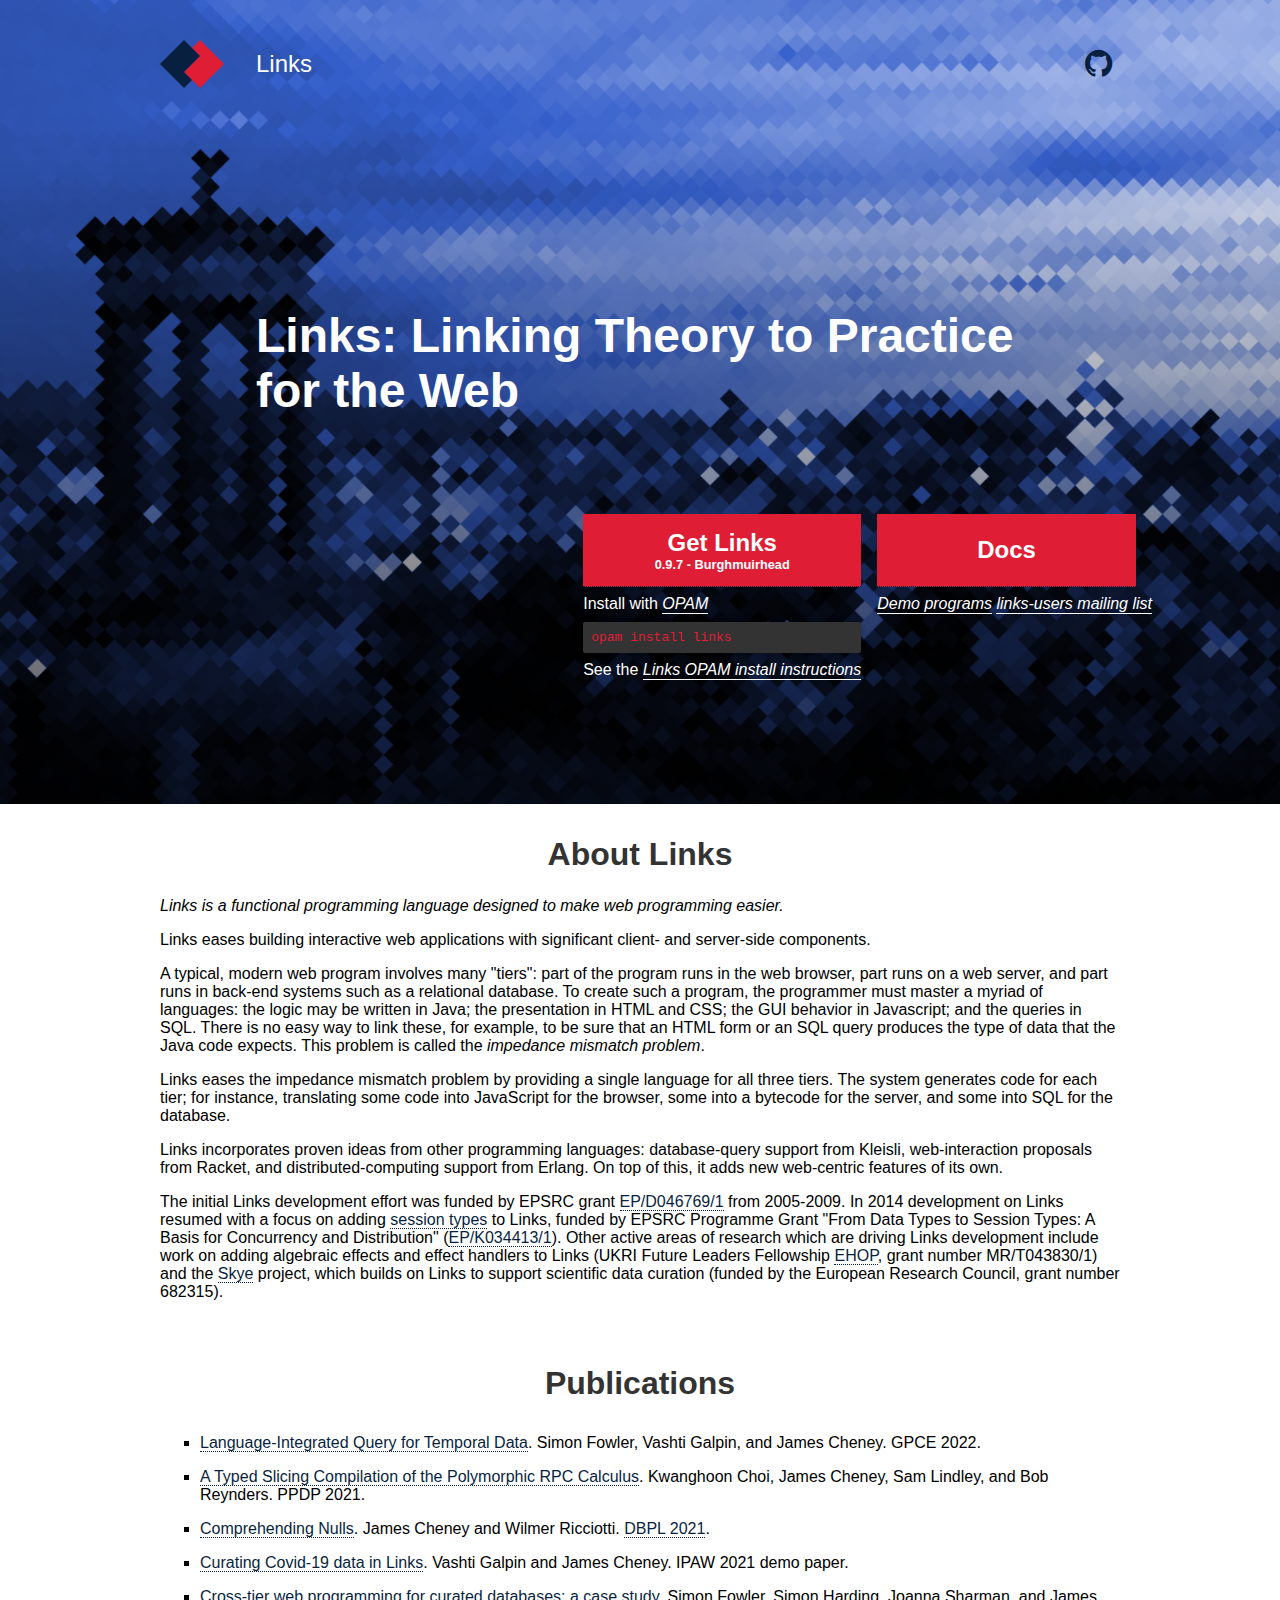
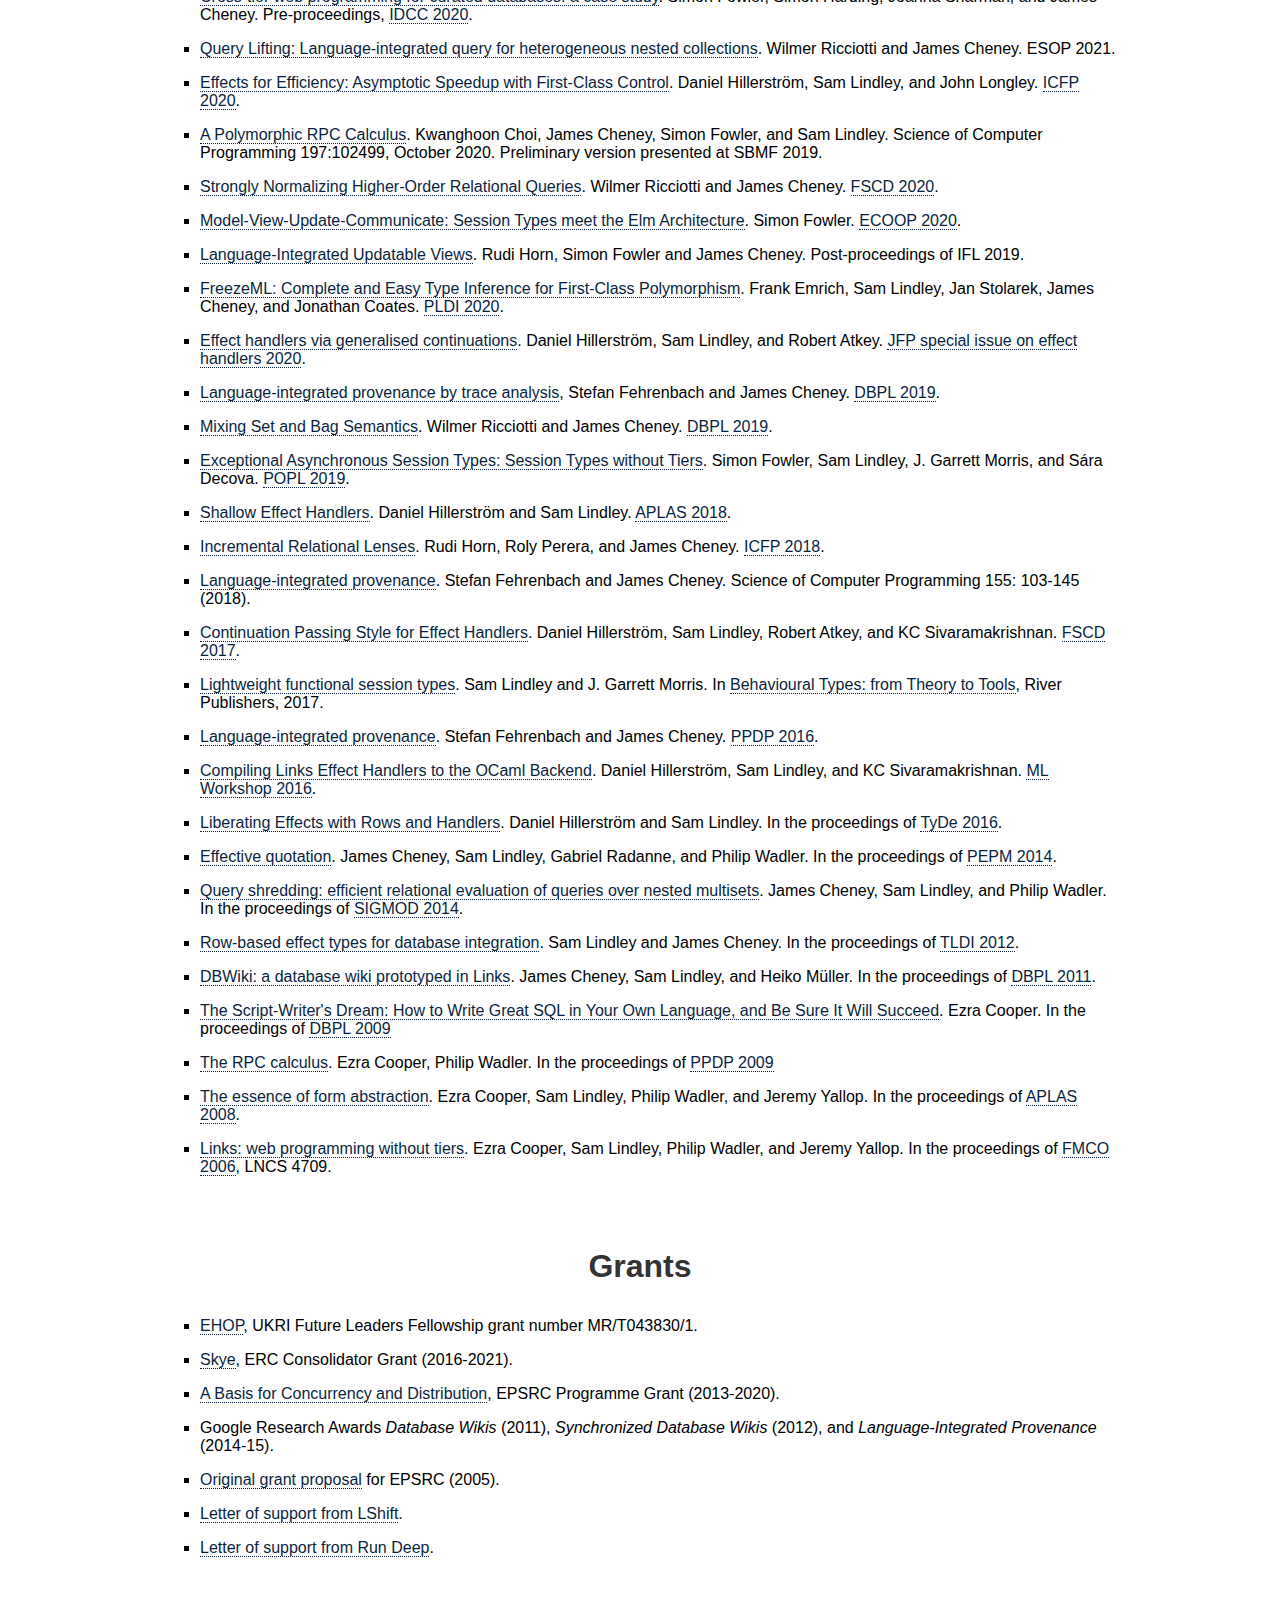
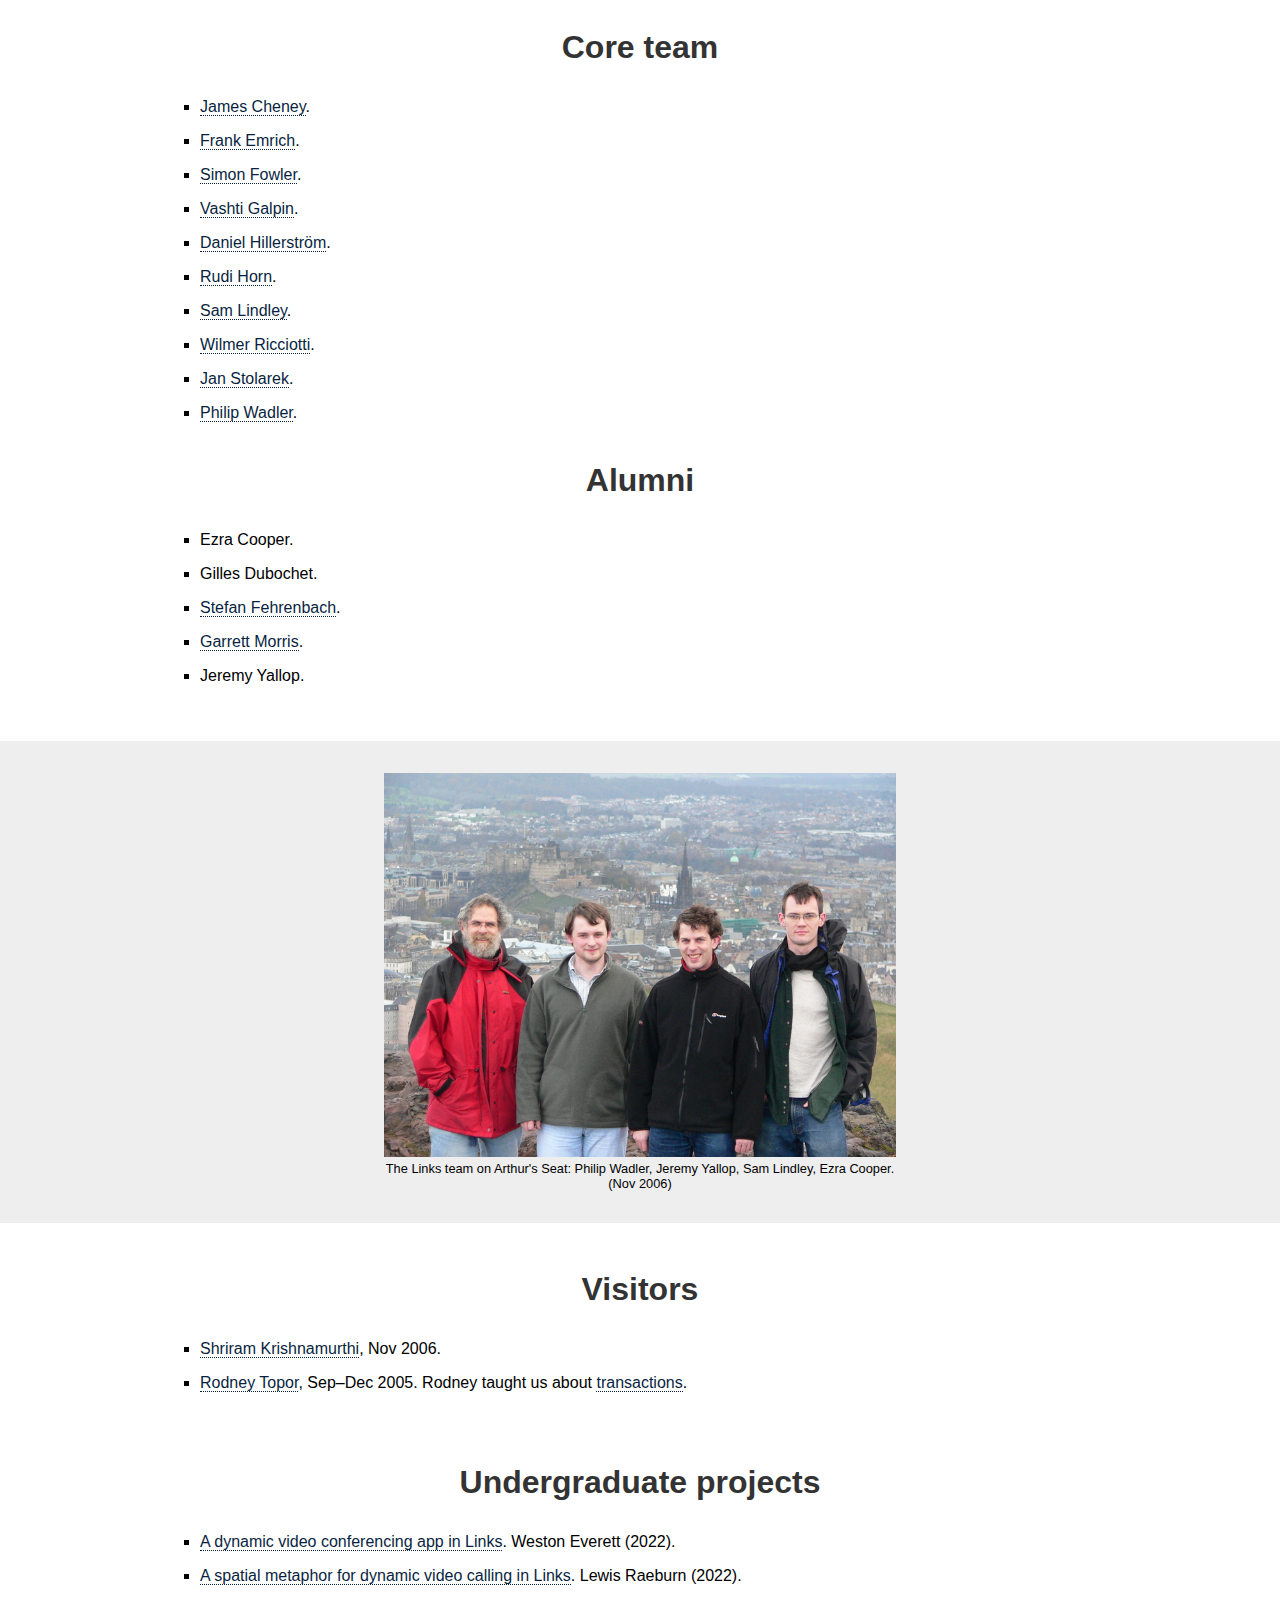
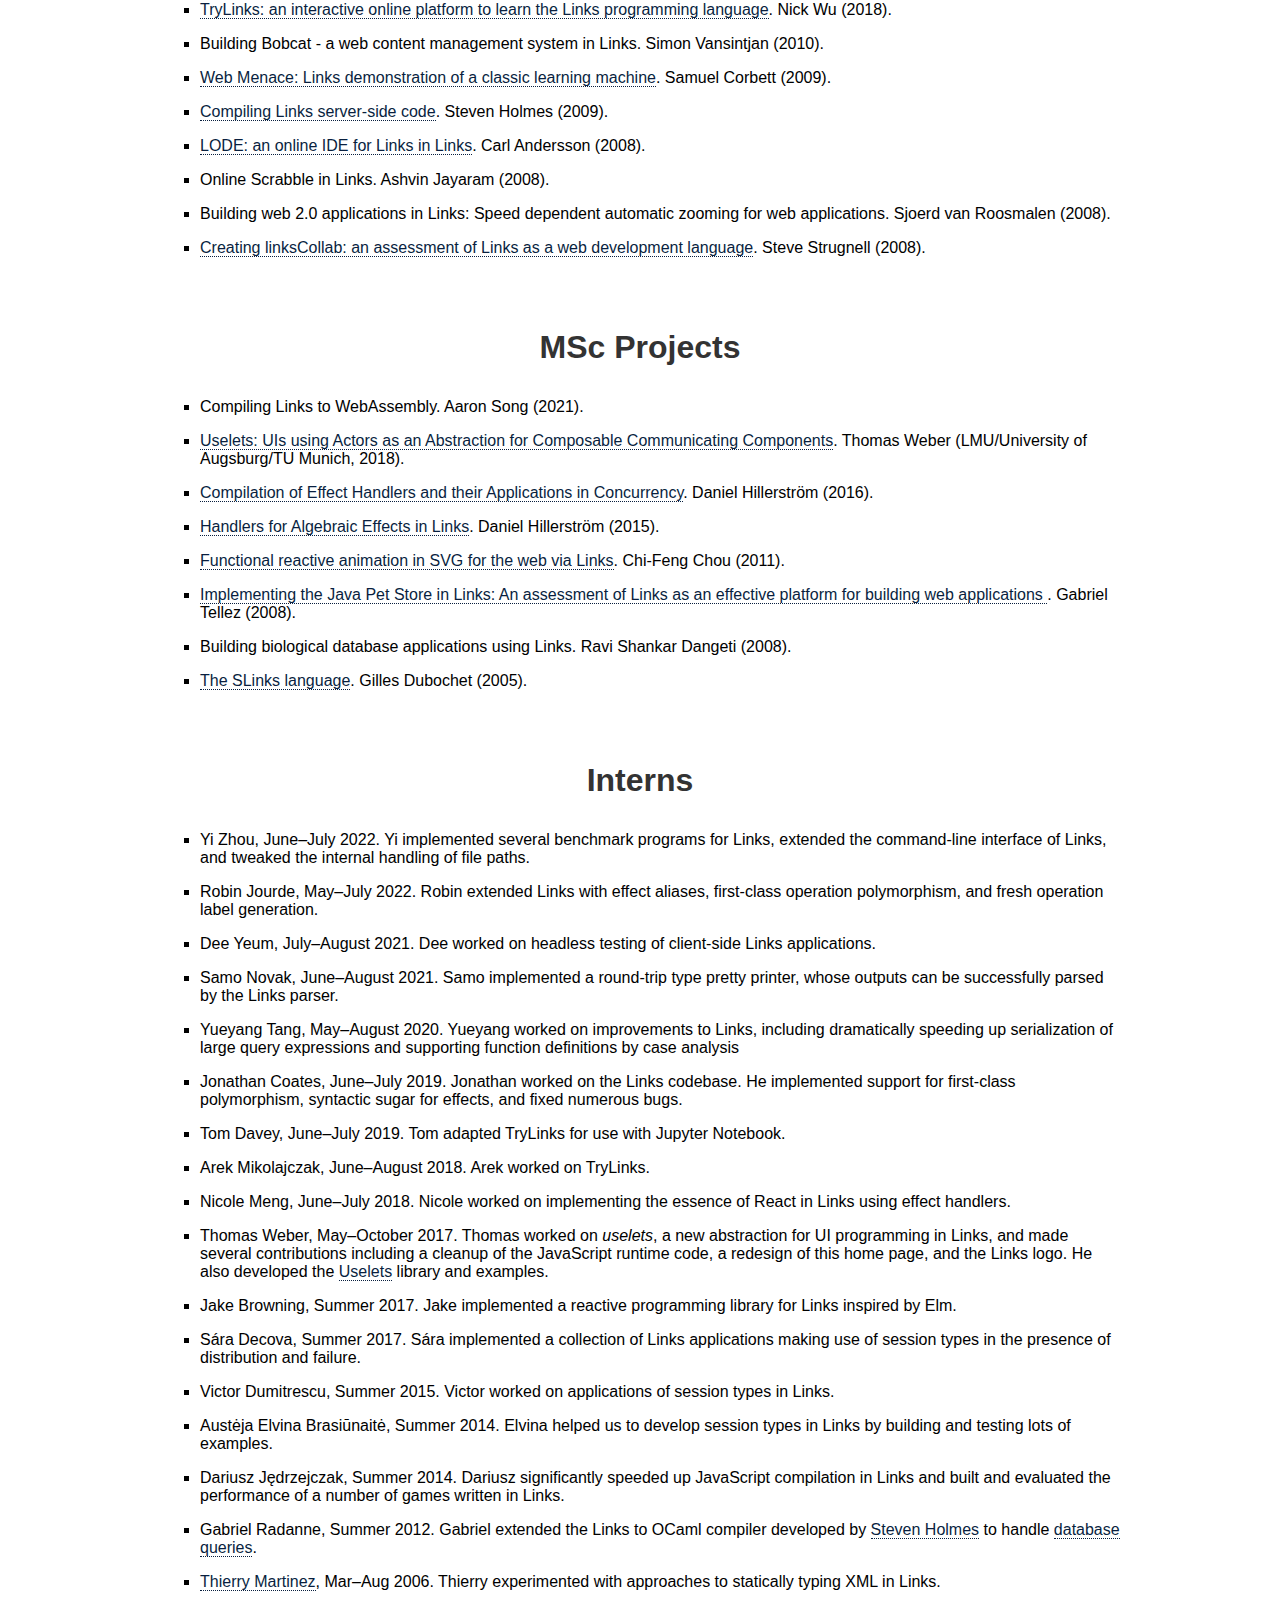
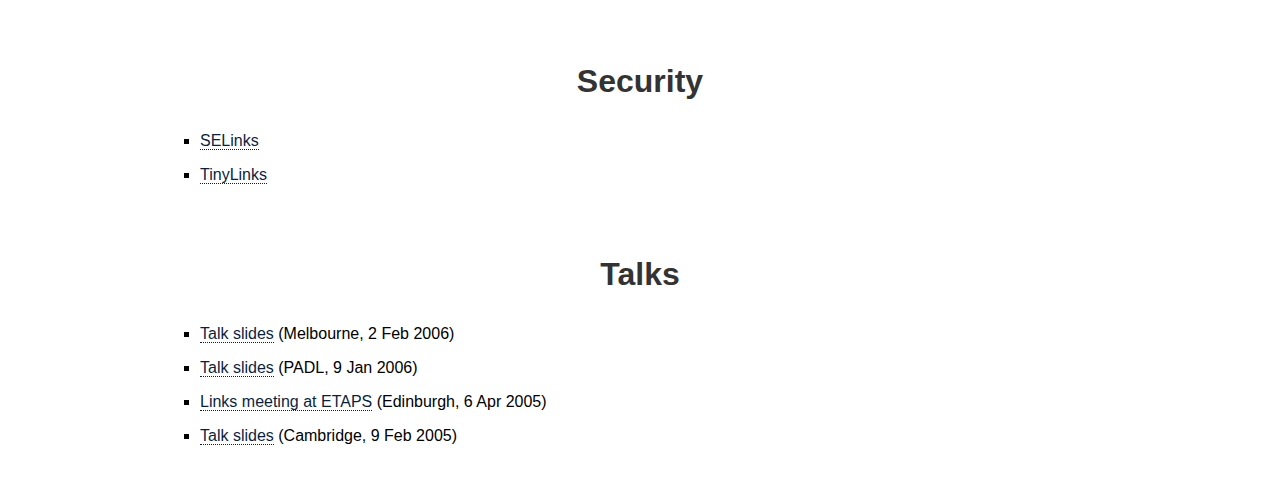
==== commit 6440eec4: "missing closing tag" ====
--- a/index.html
+++ b/index.html
@@ -316,7 +316,7 @@
            Nick Wu (2018).</li>
           <li>Building Bobcat - a web content management system in Links.
            Simon Vansintjan (2010).</li>
-          <li>Web Menace: Links demonstration of a classic learning machine.
+          <li><a href="papers/undergrads/samc.pdf">Web Menace: Links demonstration of a classic learning machine</a>.
            Samuel Corbett (2009).</li>
           <li><a href="papers/undergrads/steven.pdf">Compiling Links server-side code</a>.
            Steven Holmes (2009).</li>
@@ -361,11 +361,11 @@
       <section class="interns-section">
         <h2>Interns</h2>
         <ul>
-          <li>Yi Zhou, June&ndash;July 2021. Yi implemented several
+          <li>Yi Zhou, June&ndash;July 2022. Yi implemented several
           benchmark programs for Links, extended the command-line
           interface of Links, and tweaked the internal handling of
           file paths.</li>
-          <li>Robin Jourde, May&ndash;July 2021. Robin extended Links
+          <li>Robin Jourde, May&ndash;July 2022. Robin extended Links
           with effect aliases, first-class operation polymorphism, and
           fresh operation label generation.</li>
           <li>Dee Yeum, July&ndash;August 2021. Dee worked on headless
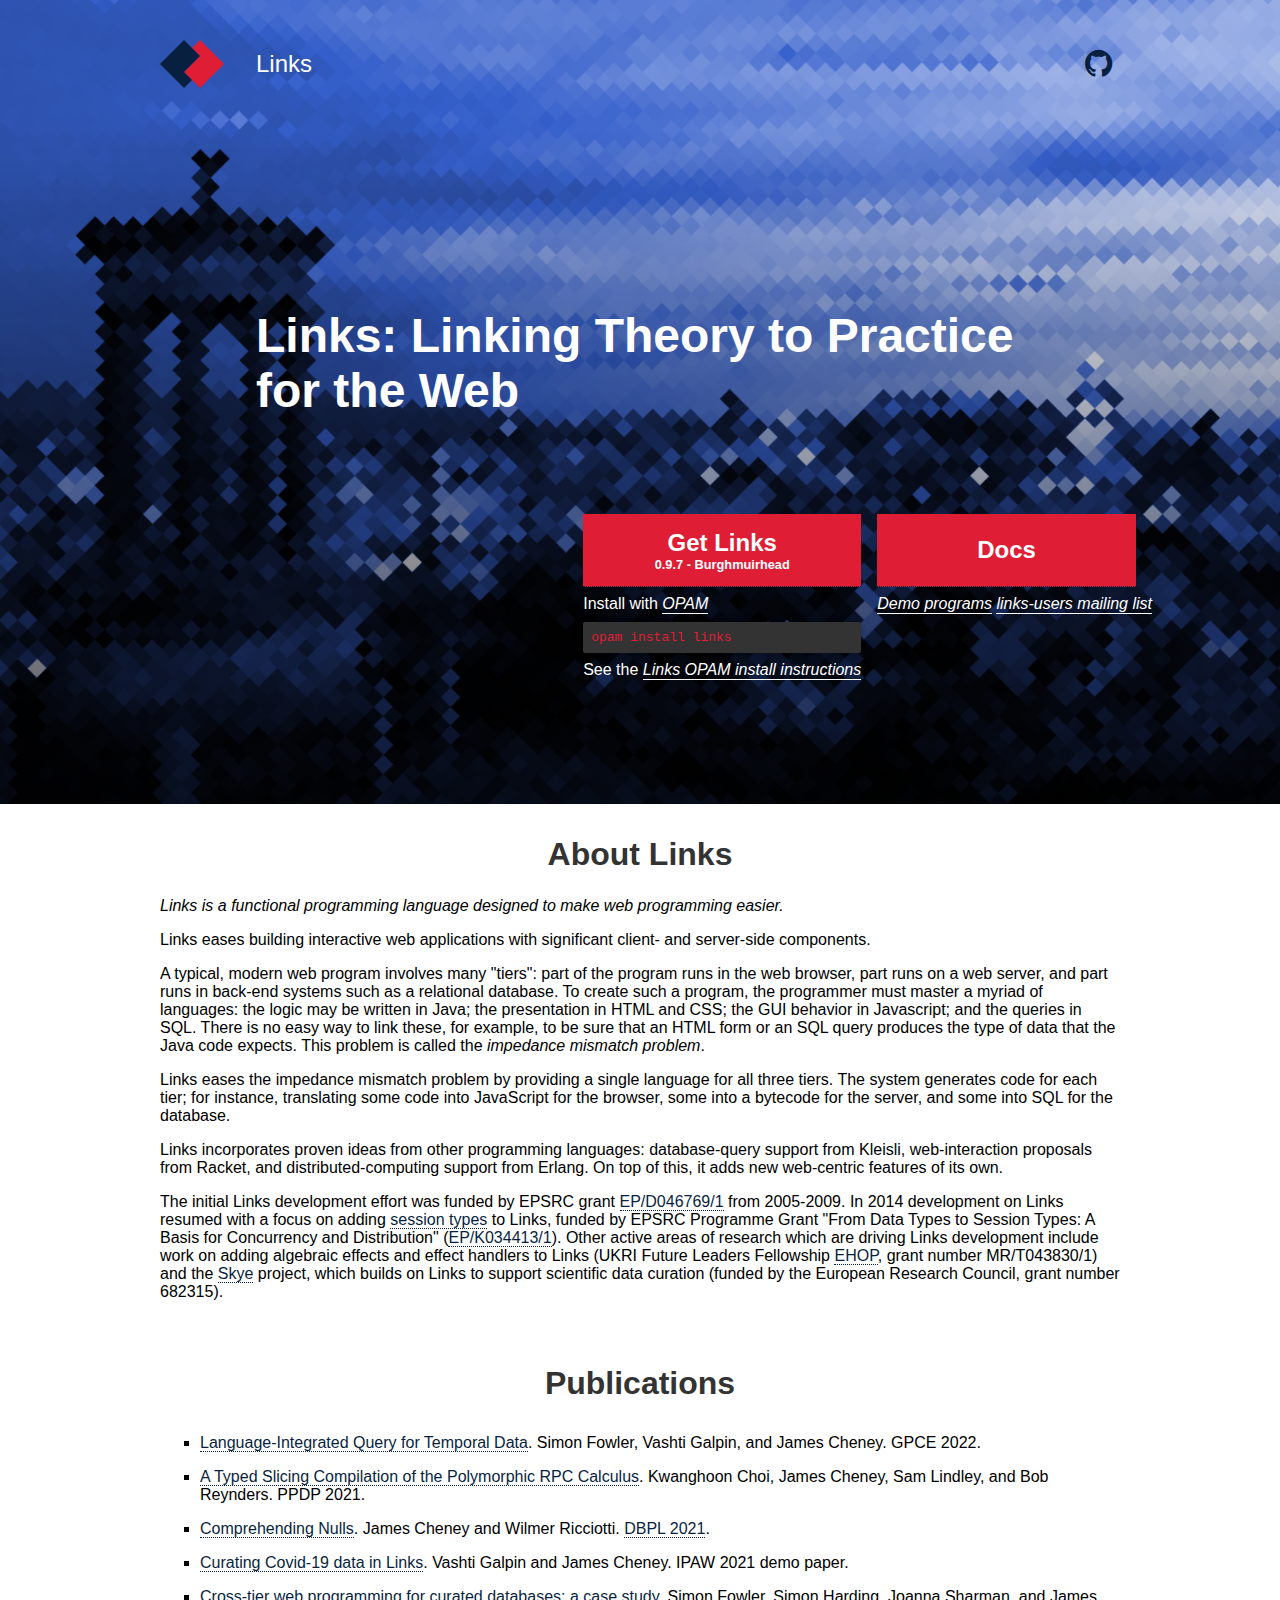
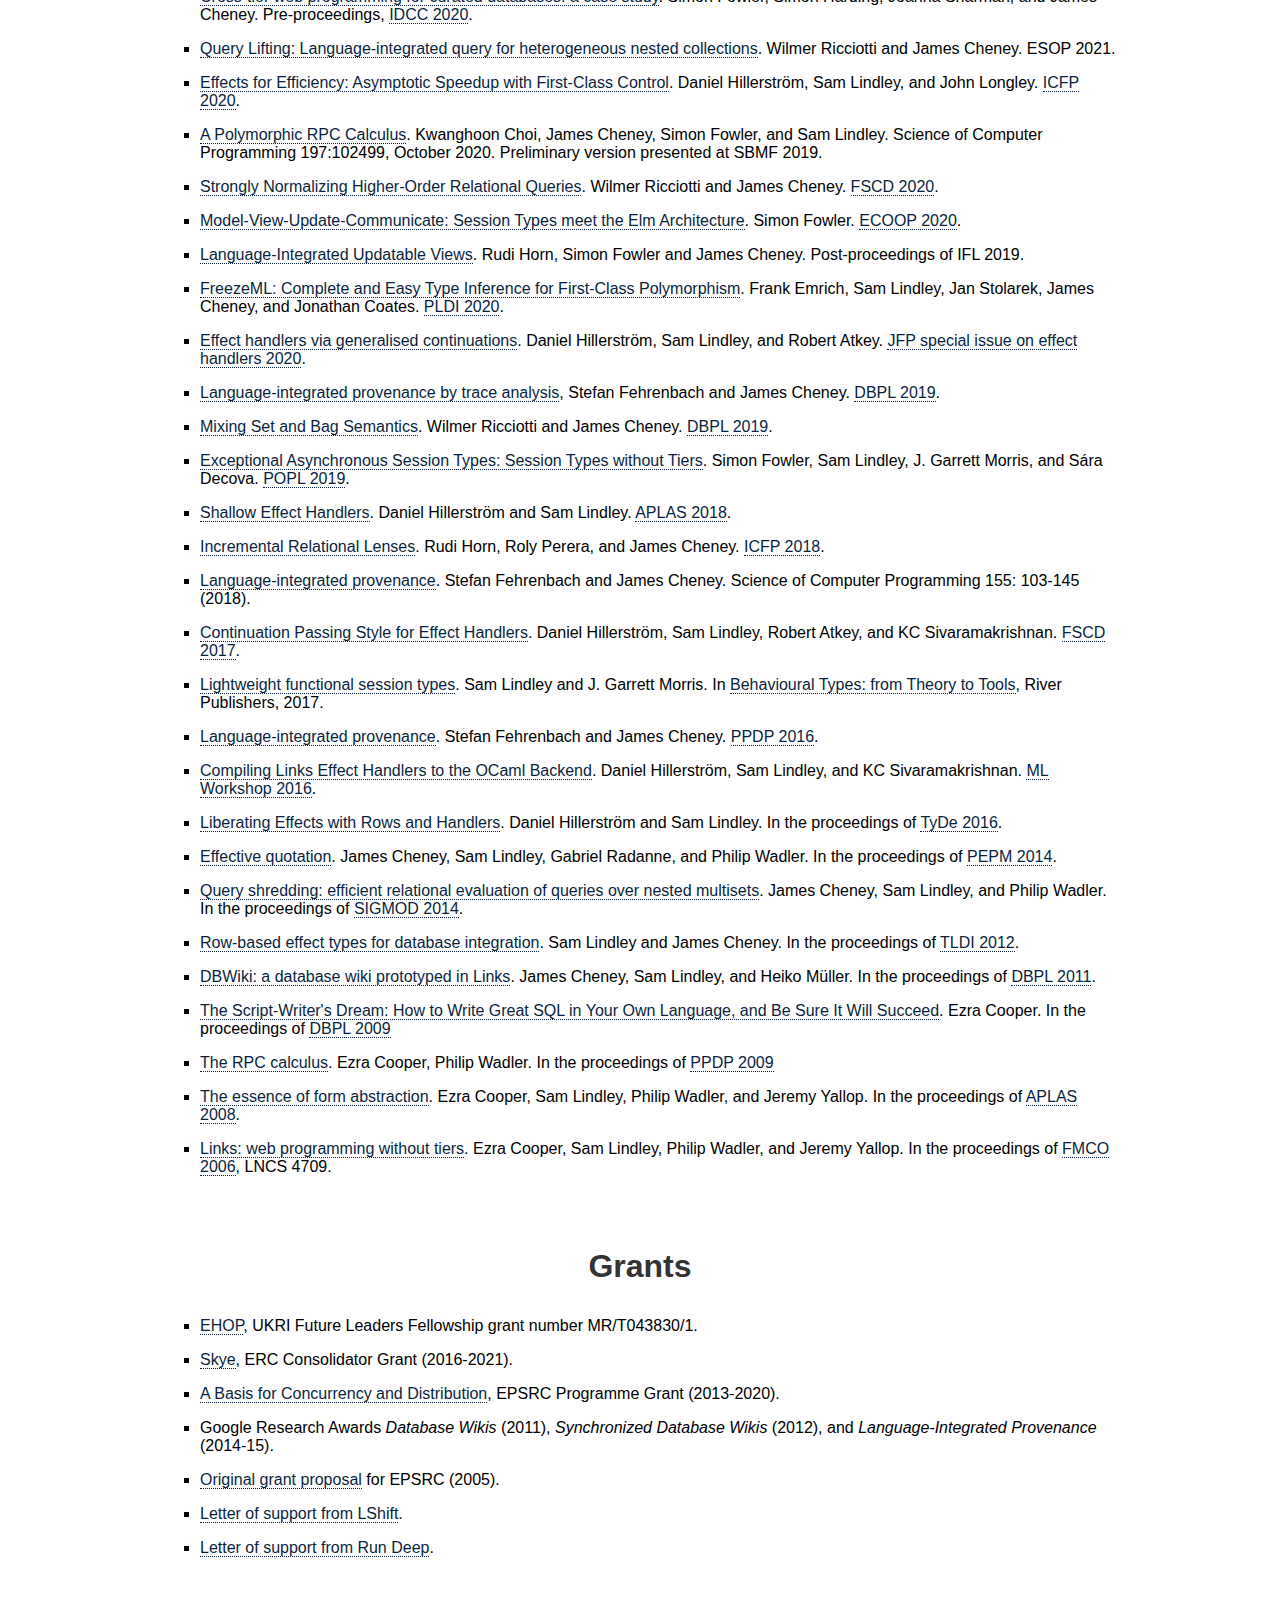
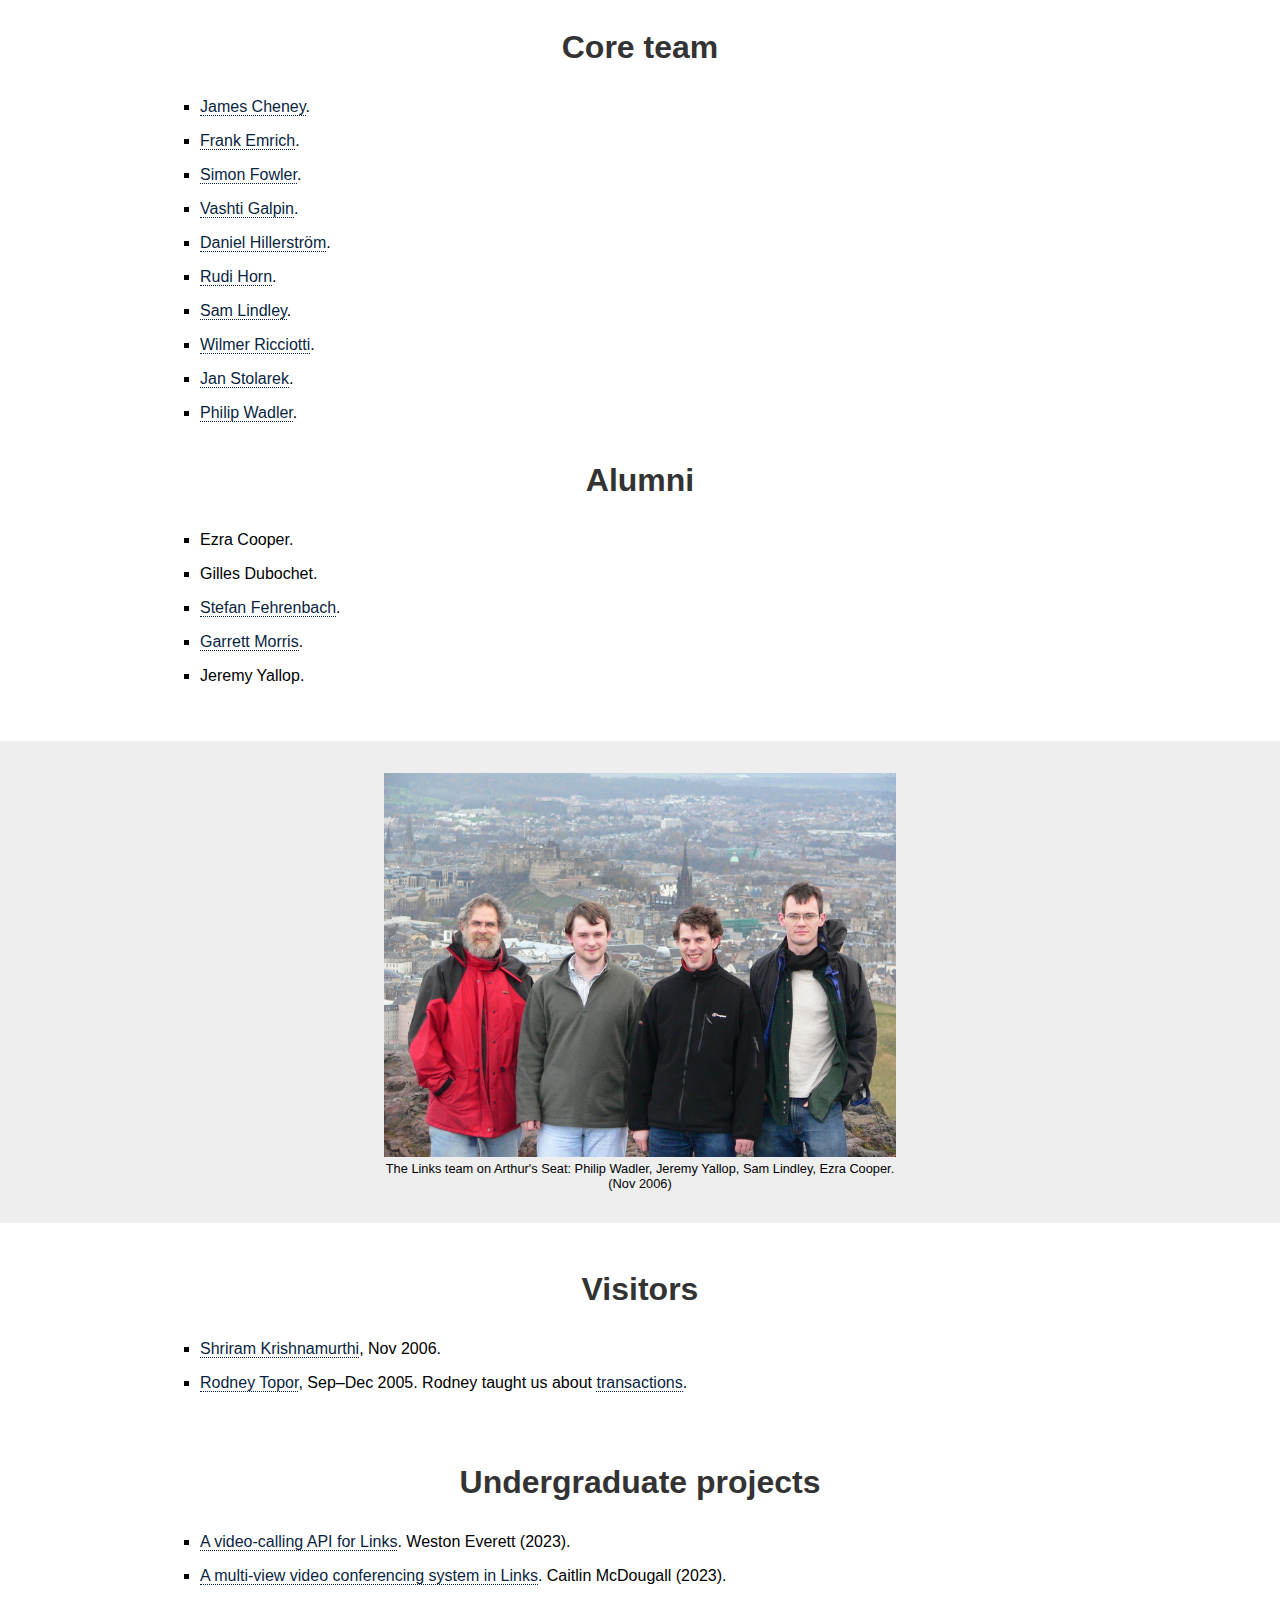
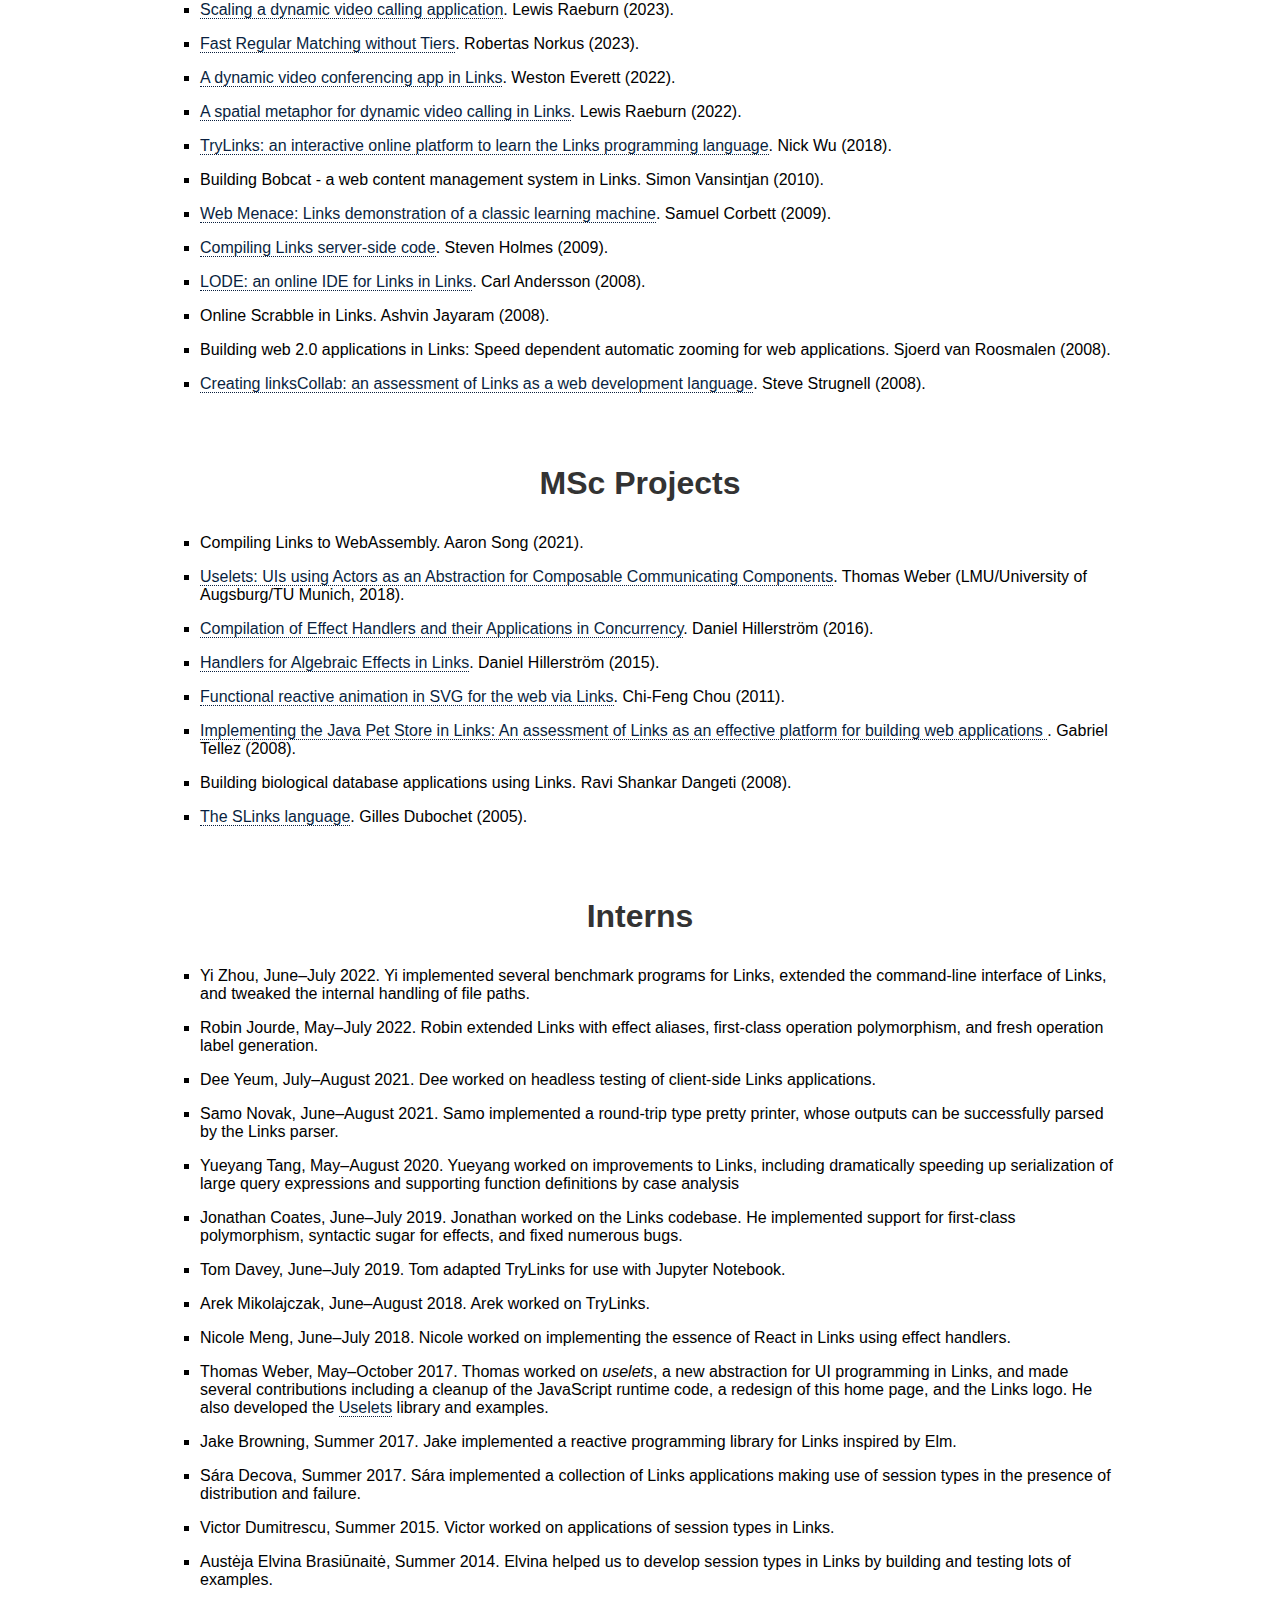
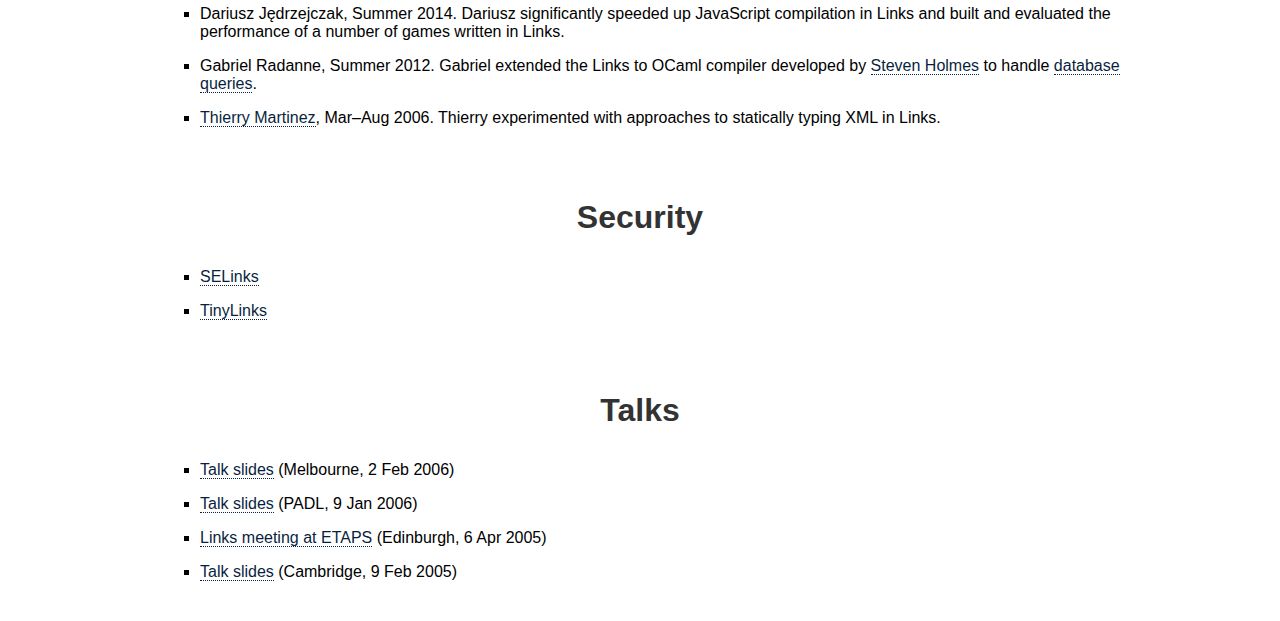
==== commit 54ced0b3: "Add undergraduate project by Robertas Norkus" ====
--- a/index.html
+++ b/index.html
@@ -308,6 +308,14 @@
       <section class="undergrad-section">
         <h2>Undergraduate projects</h2>
         <ul>
+          <li><a href="papers/undergrads/ug4_20233375.pdf">A video-calling API for Links</a>.
+           Weston Everett (2023).</li>
+          <li><a href="papers/undergrads/ug4_20233316.pdf">A multi-view video conferencing system in Links</a>.
+           Caitlin McDougall (2023).</li>
+          <li><a href="papers/undergrads/ug4_20233891.pdf">Scaling a dynamic video calling application</a>.
+           Lewis Raeburn (2023).</li>
+          <li><a href="papers/undergrads/ug4_20235987.pdf">Fast Regular Matching without Tiers</a>.
+           Robertas Norkus (2023).</li>
           <li><a href="papers/undergrads/ug4_20222813.pdf">A dynamic video conferencing app in Links</a>.
            Weston Everett (2022).</li>
           <li><a href="papers/undergrads/ug4_20223144.pdf">A spatial metaphor for dynamic video calling in Links</a>.
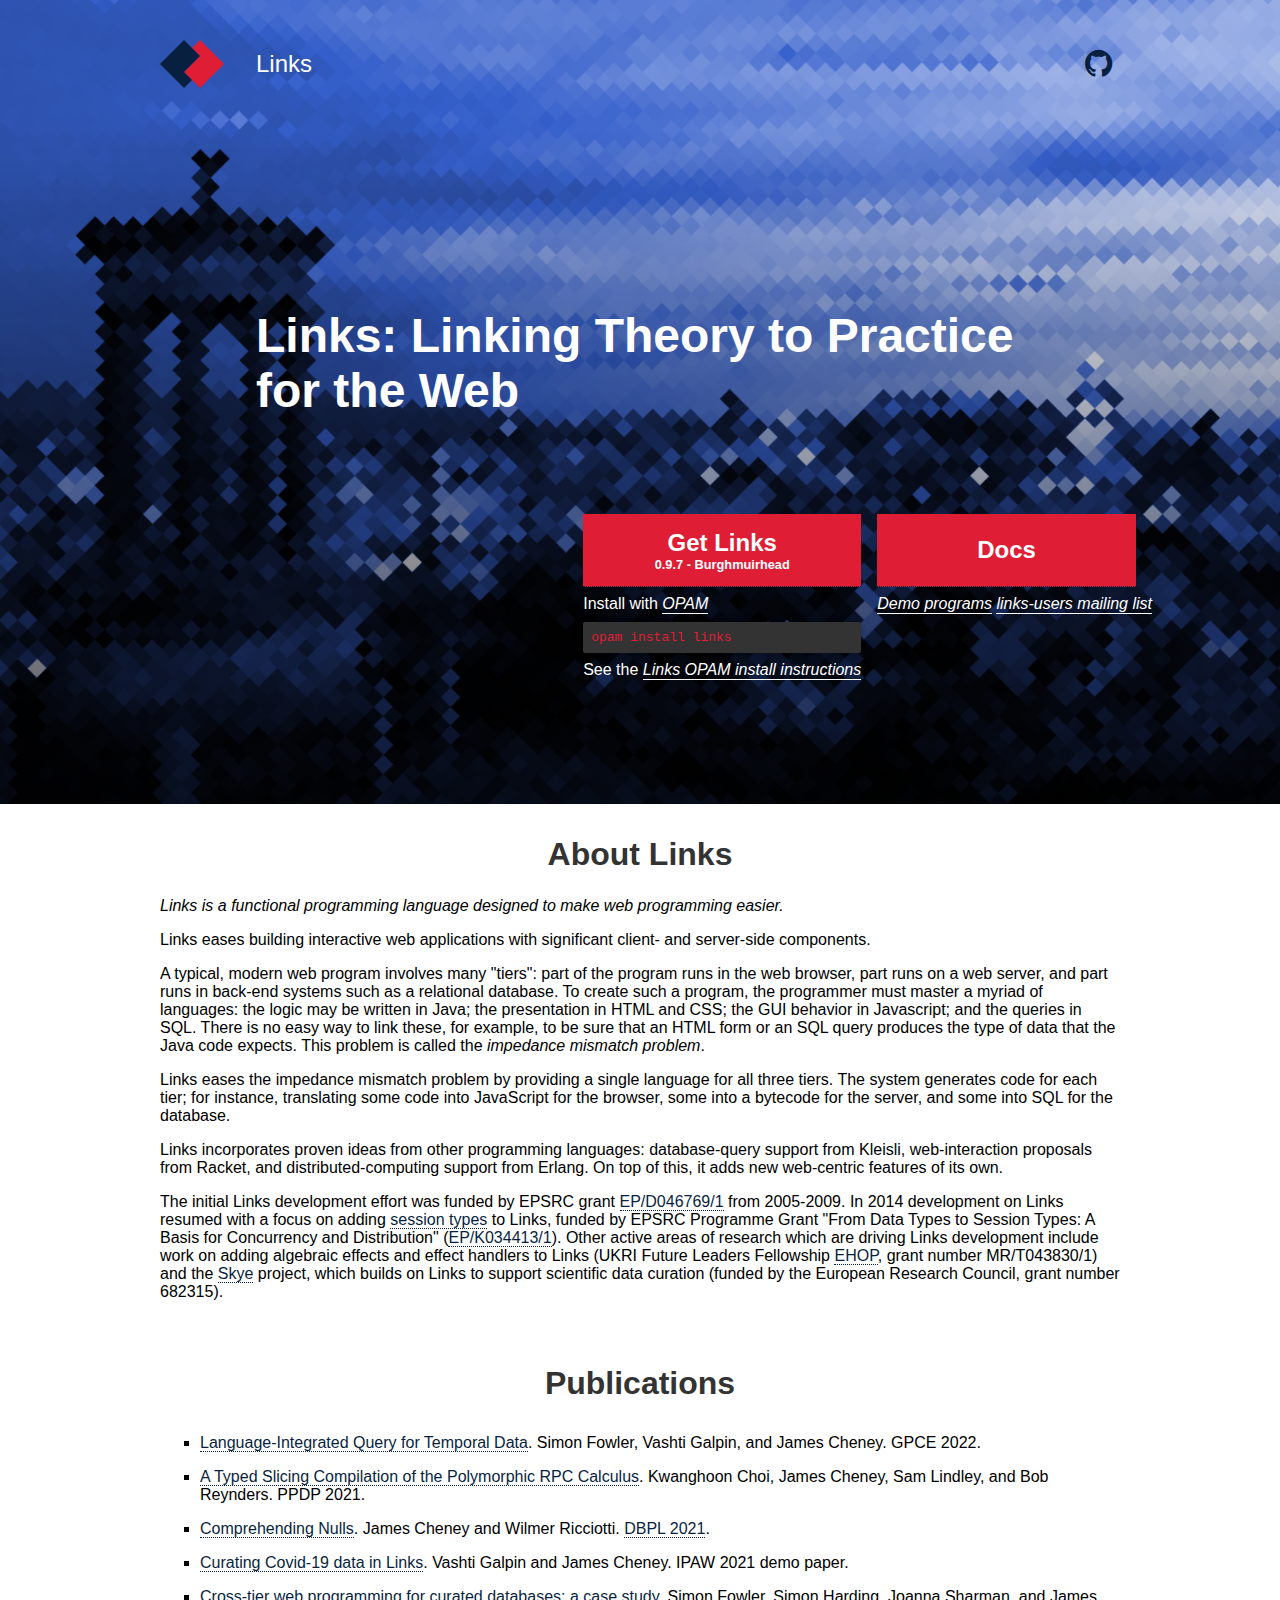
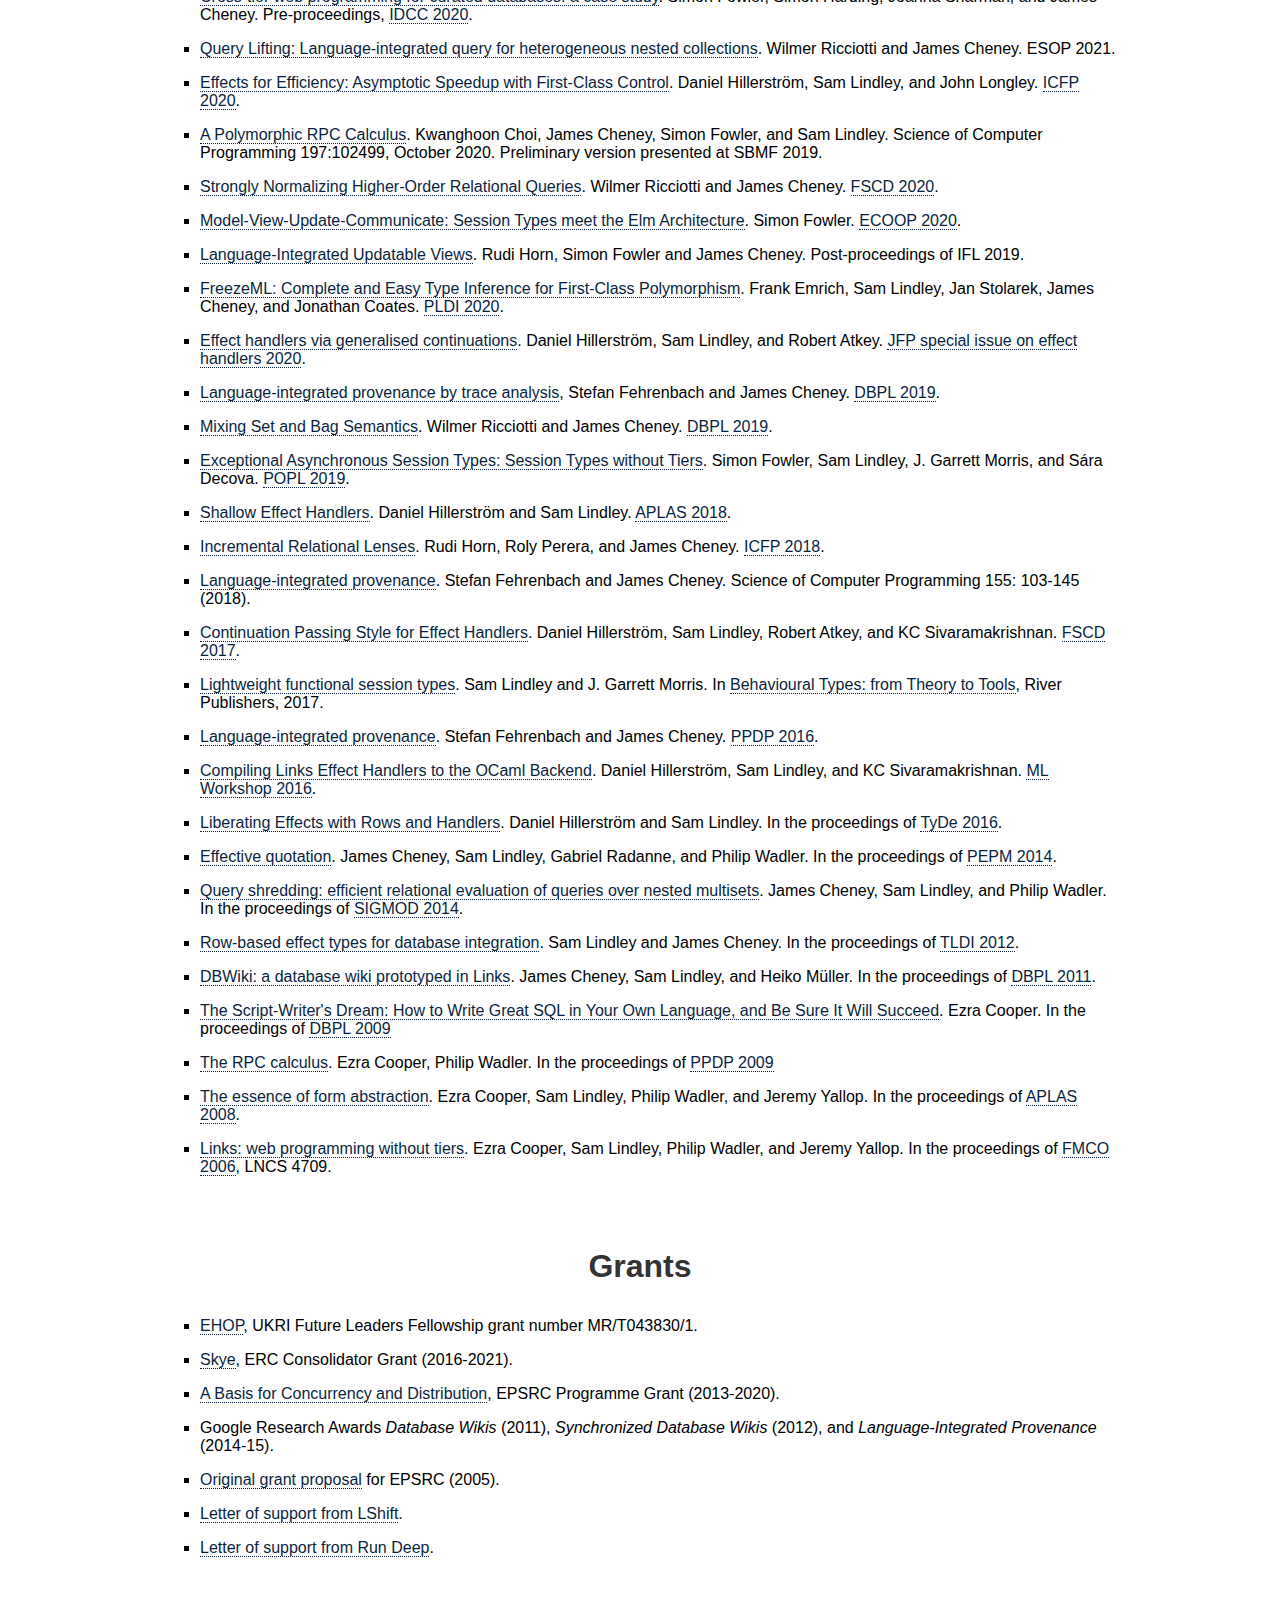
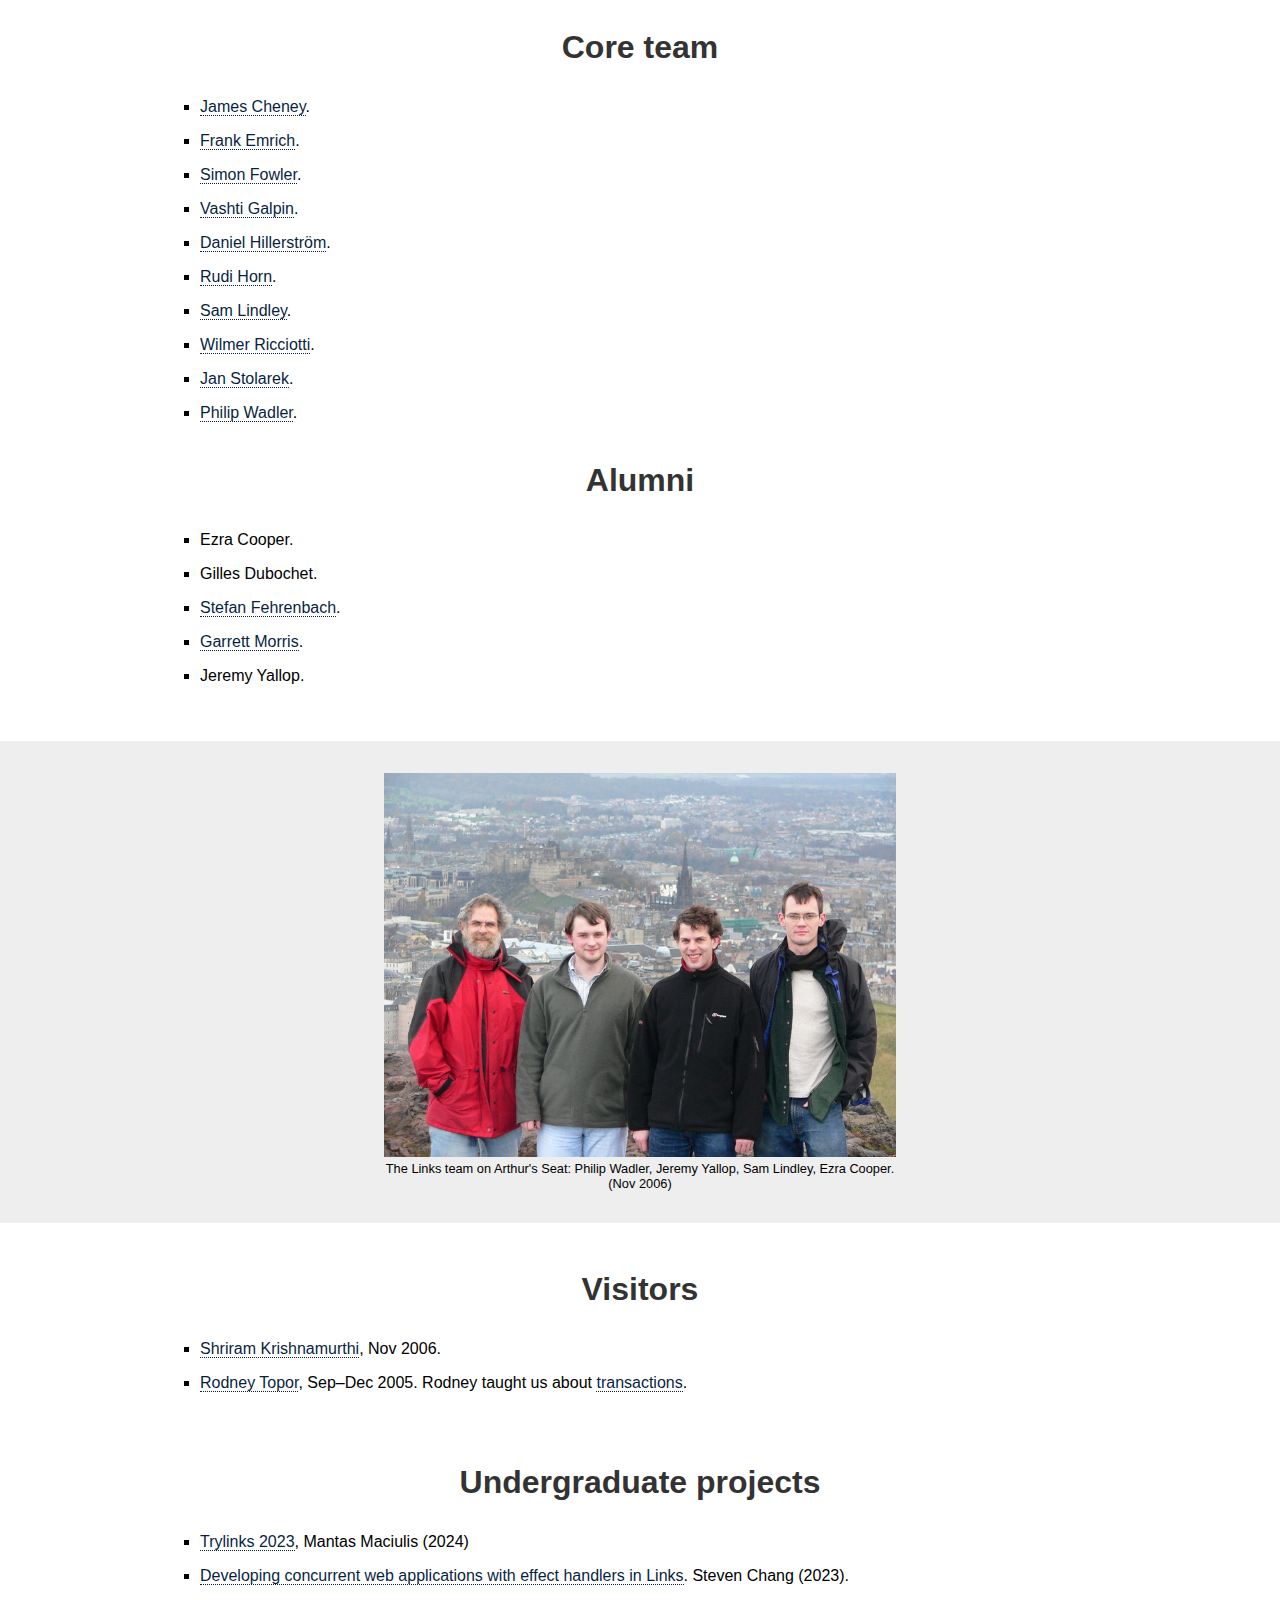
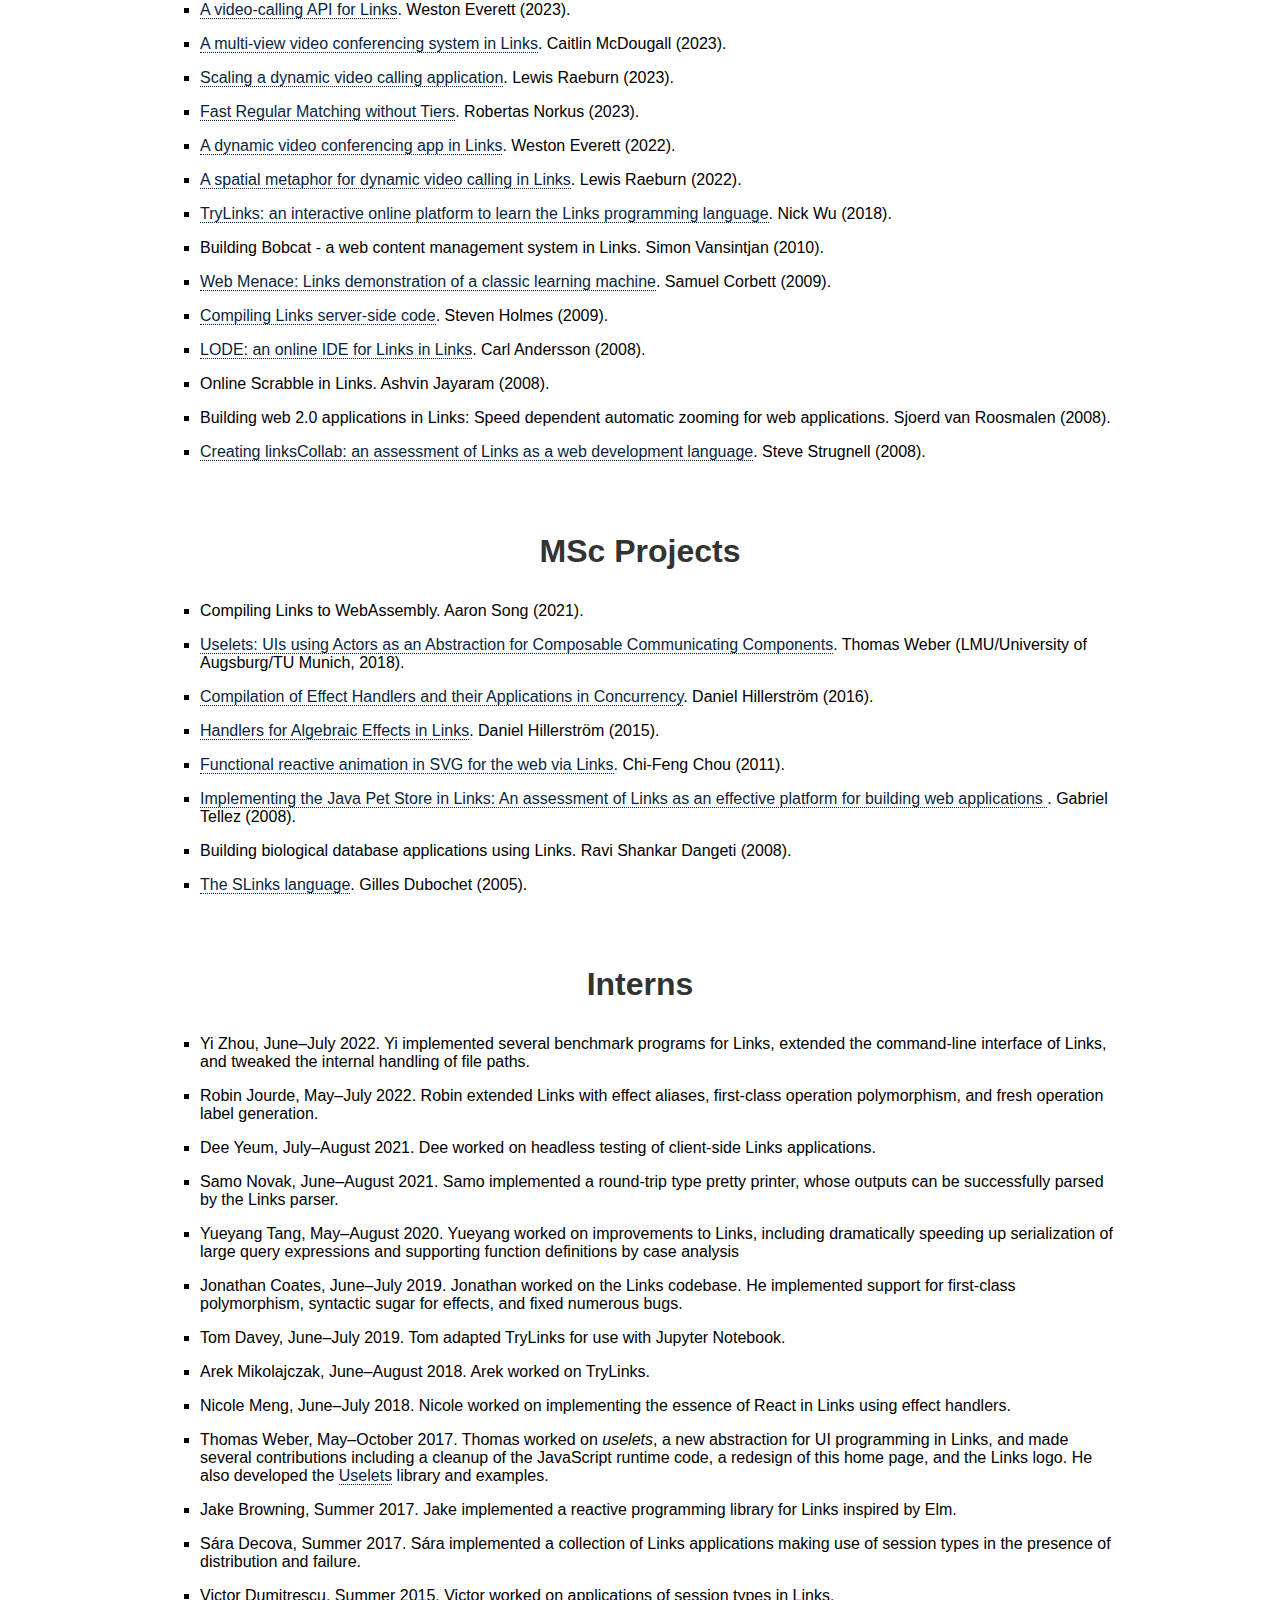
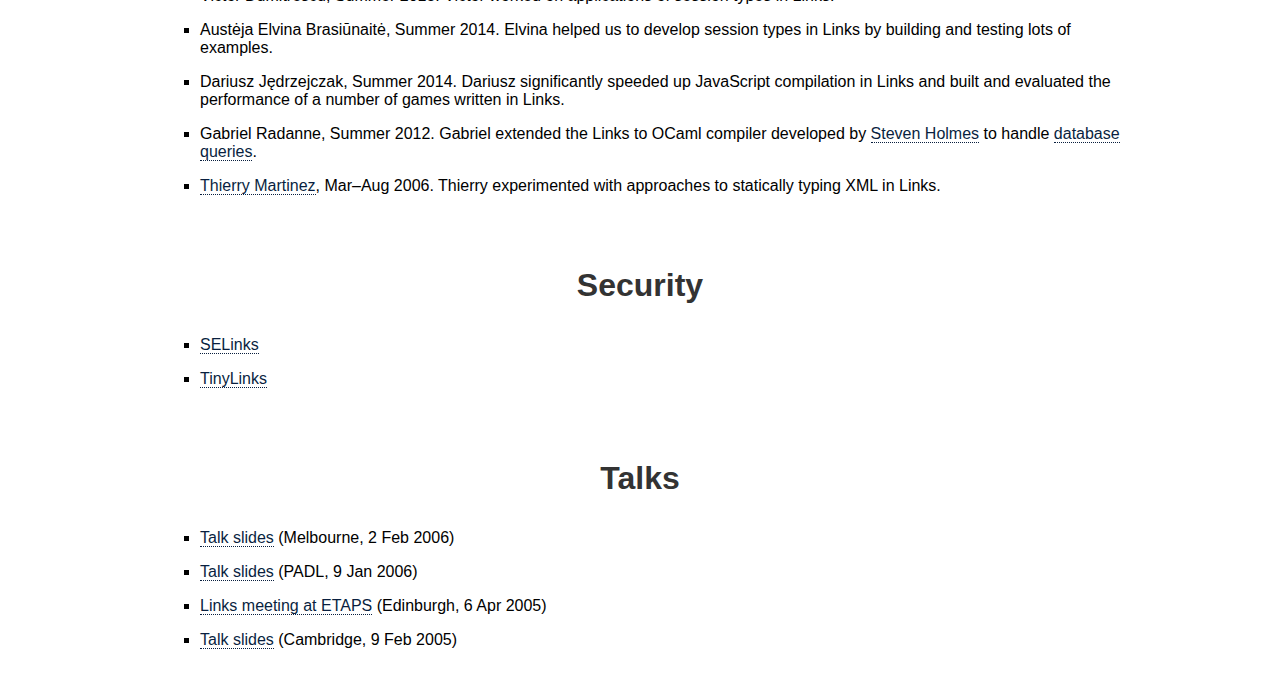
==== commit c7fd0dd0: "Update index.html" ====
--- a/index.html
+++ b/index.html
@@ -132,7 +132,7 @@
             <a href="http://2020.ecoop.org/">ECOOP 2020</a>.
           </li>
 	  <li>
-	  <a href="https://arxiv.org/abs/2003.02191"</a>Language-Integrated
+	  <a href="https://arxiv.org/abs/2003.02191">Language-Integrated
 	      Updatable Views</a>.  Rudi Horn, Simon Fowler and James
 	      Cheney.  Post-proceedings of IFL 2019.
           <li>
@@ -308,6 +308,9 @@
       <section class="undergrad-section">
         <h2>Undergraduate projects</h2>
         <ul>
+	  <li><a href="papers/undergrads/ug4_20244341.pdf">Trylinks 2023</a>, Mantas Maciulis (2024)</li>
+          <li><a href="papers/undergrads/ug4_20233723.pdf">Developing concurrent web applications with effect handlers in Links</a>.
+           Steven Chang (2023).</li>
           <li><a href="papers/undergrads/ug4_20233375.pdf">A video-calling API for Links</a>.
            Weston Everett (2023).</li>
           <li><a href="papers/undergrads/ug4_20233316.pdf">A multi-view video conferencing system in Links</a>.
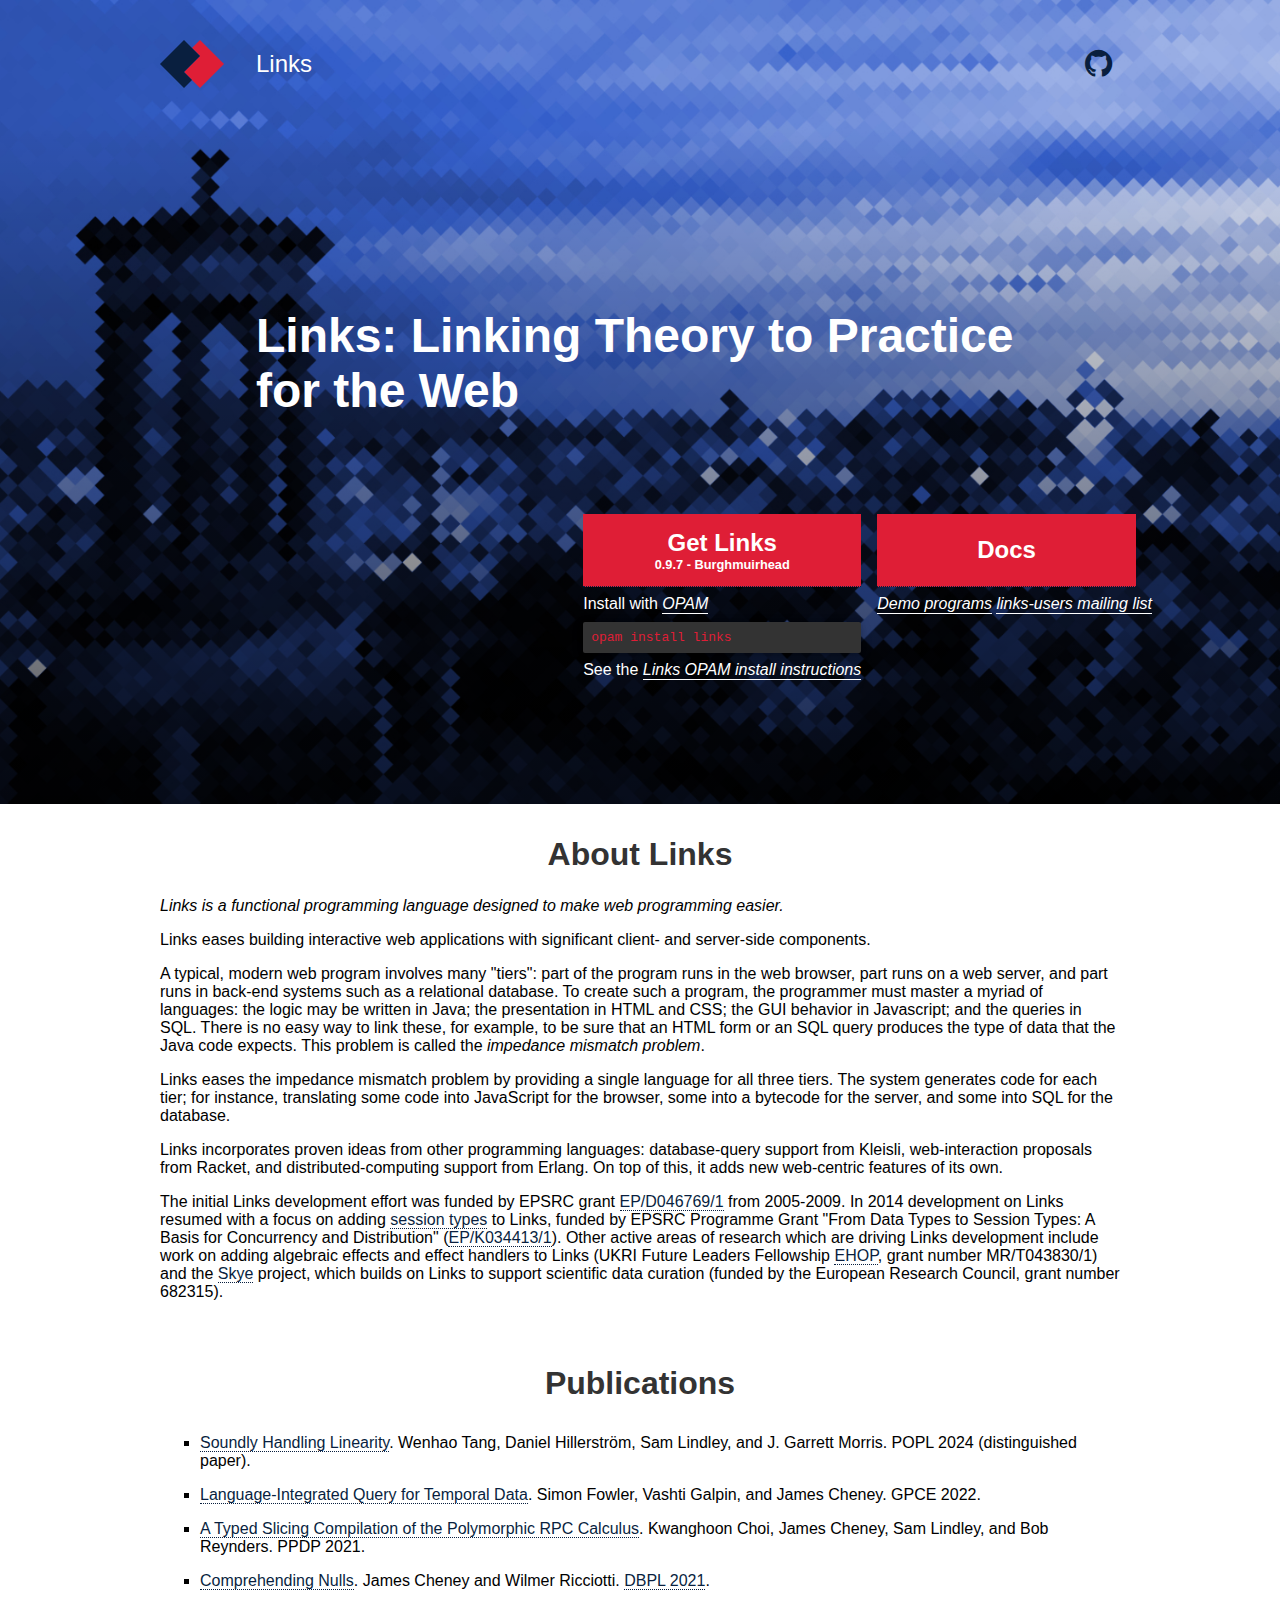
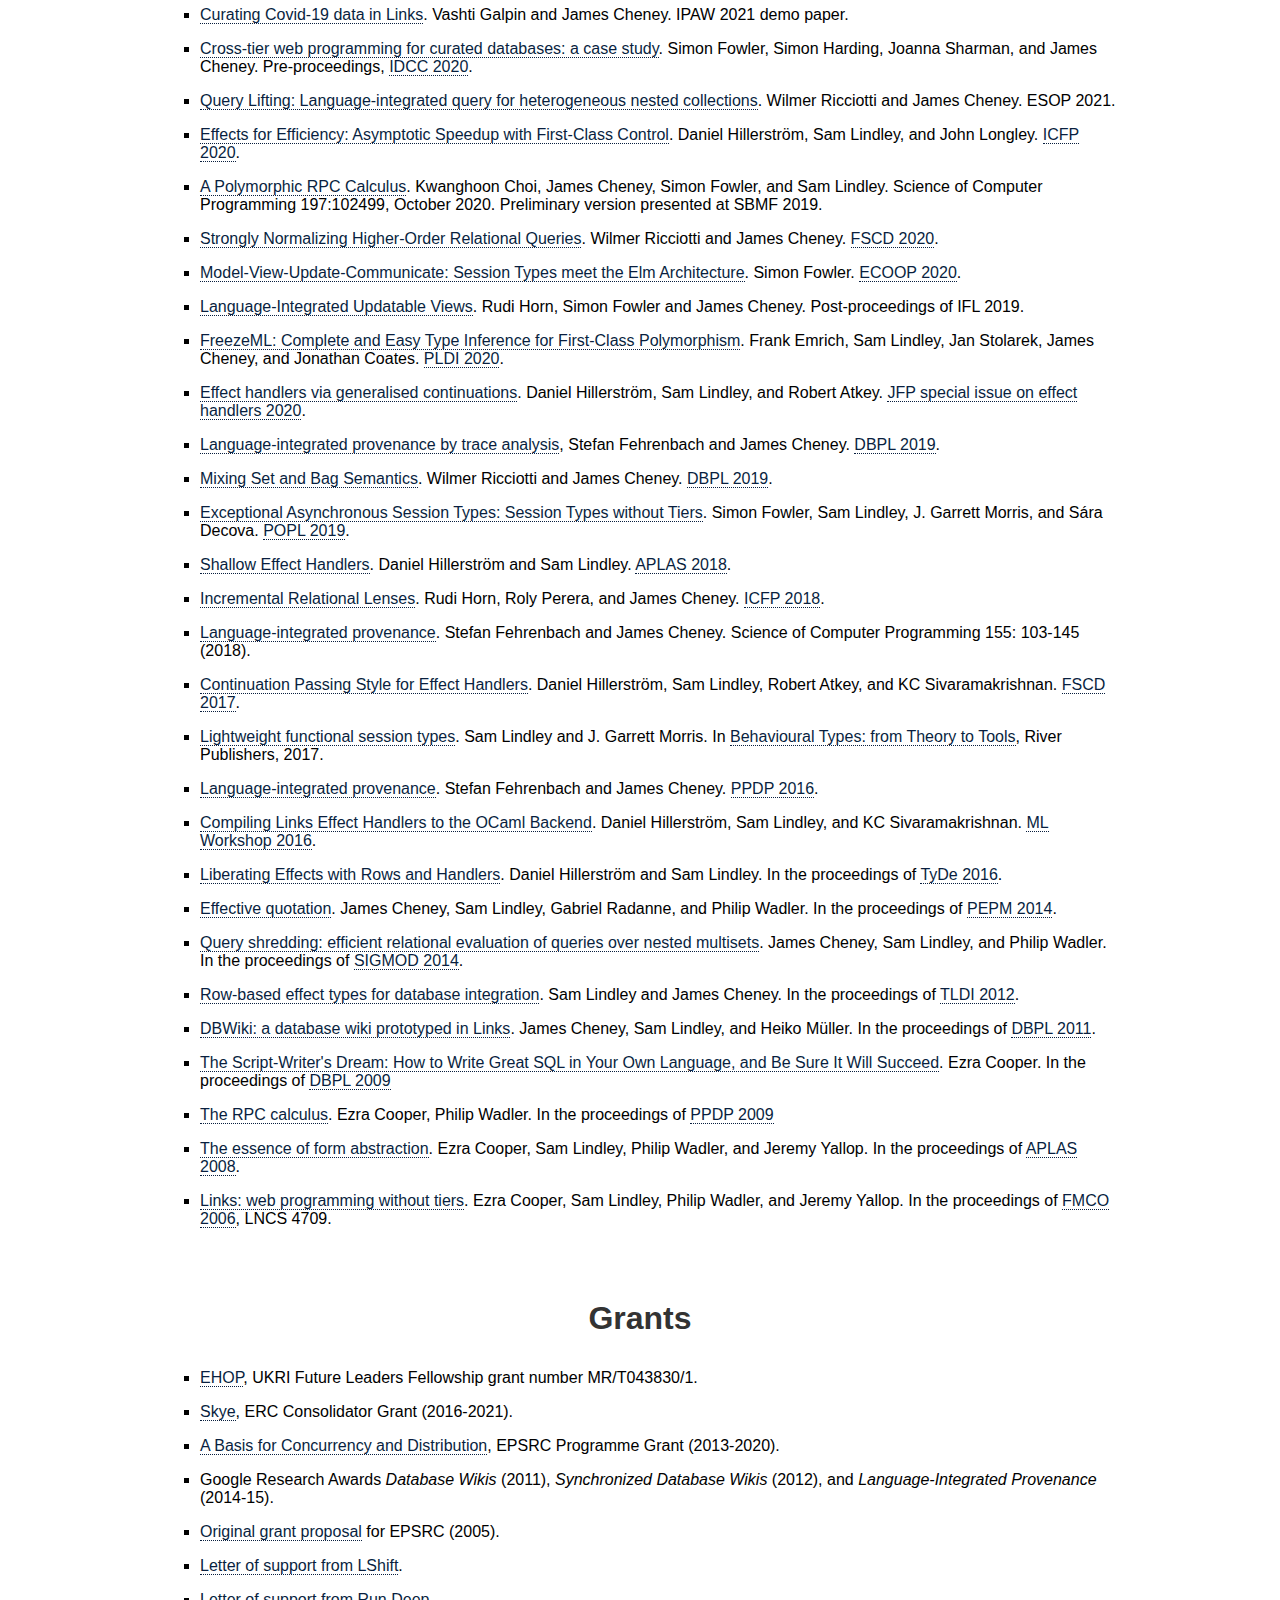
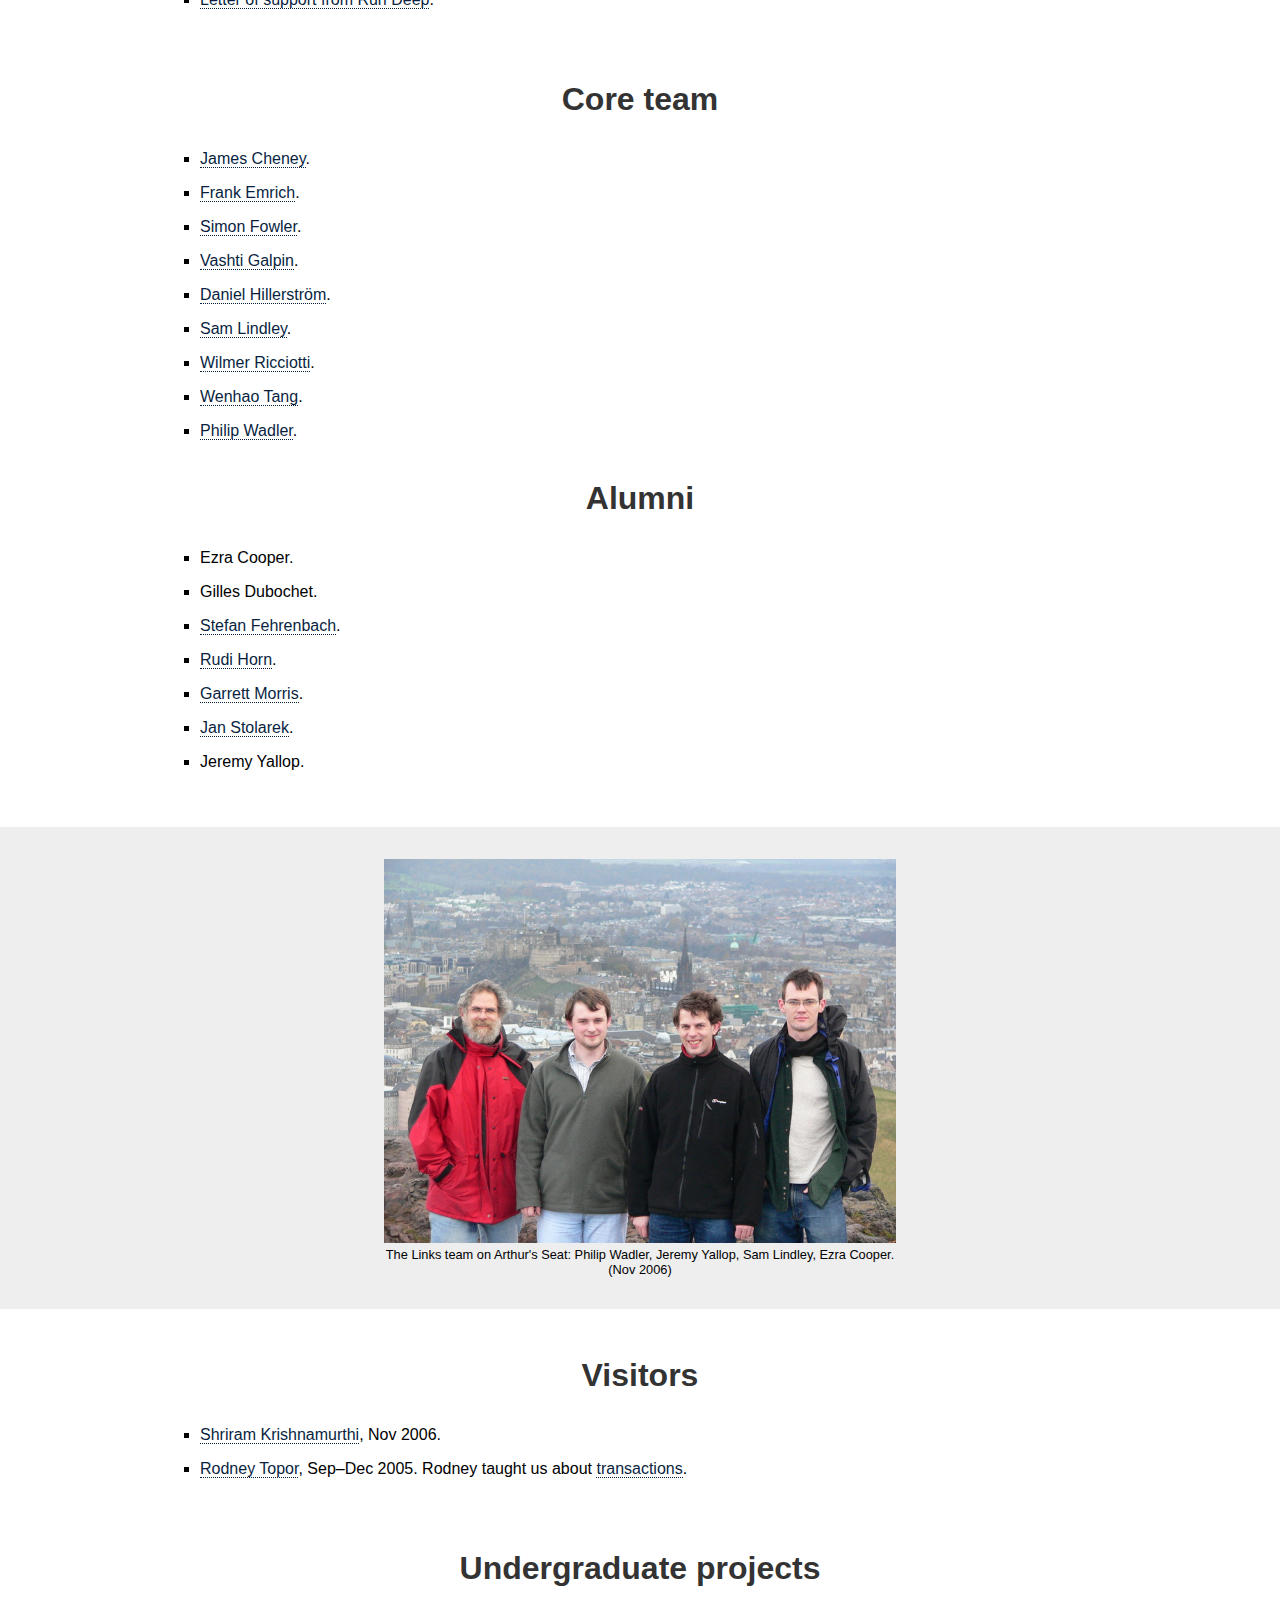
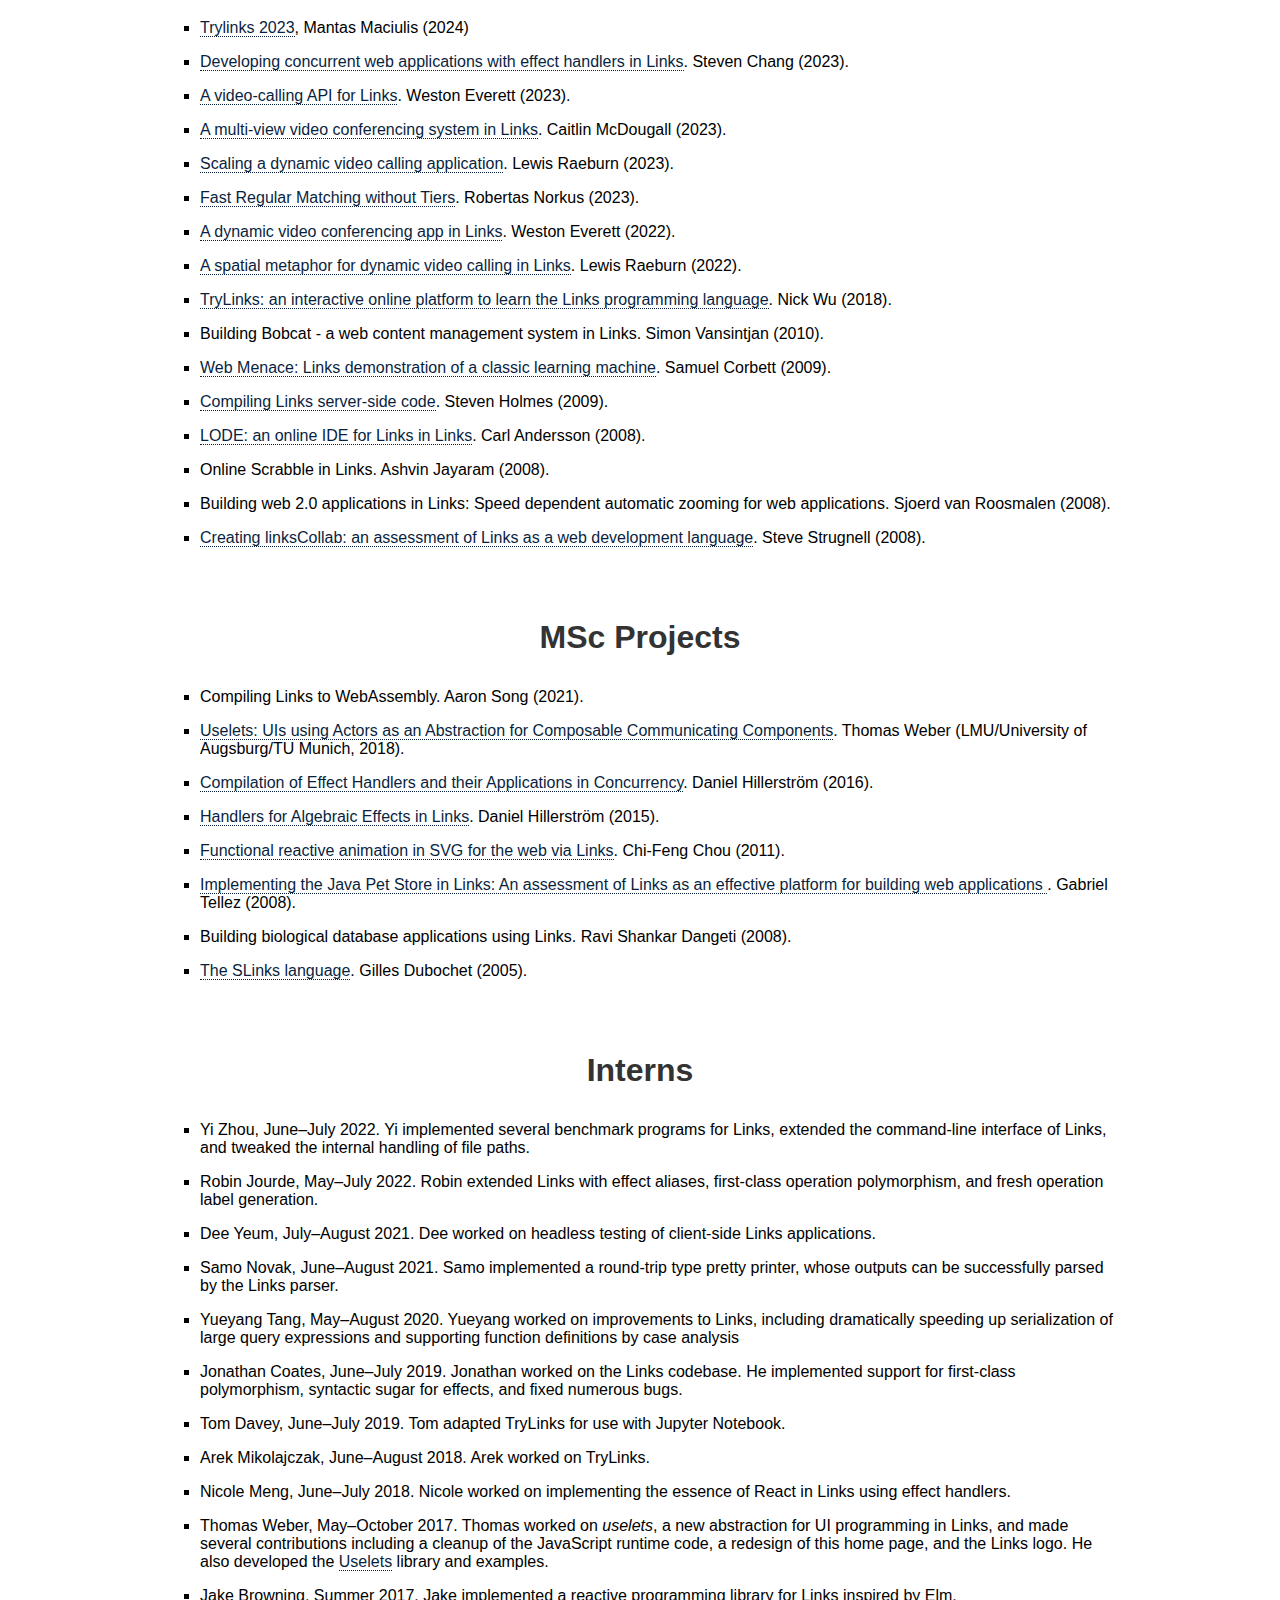
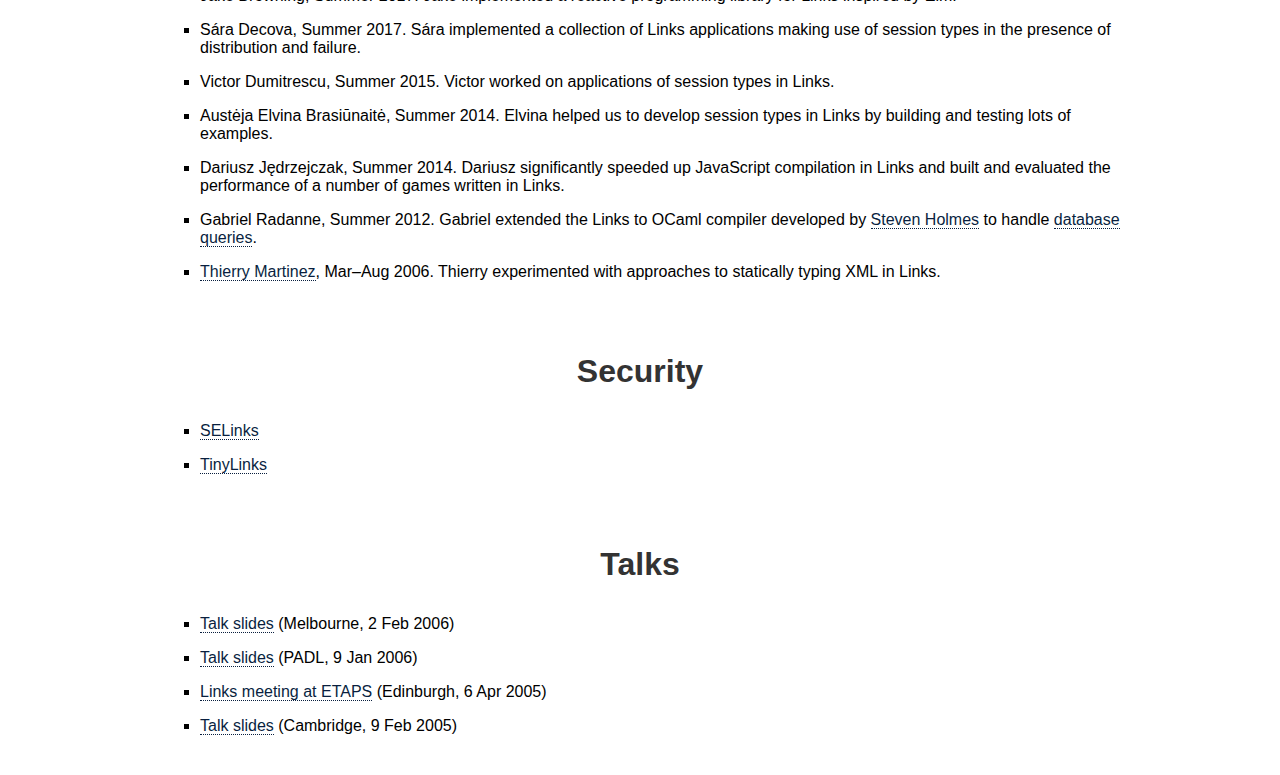
==== commit 479f539f: "Some updates." ====
--- a/index.html
+++ b/index.html
@@ -91,7 +91,9 @@
 
       <section class="publications-section">
         <h2>Publications</h2>
-      <ul>
+        <ul>
+          <li><a href="https://doi.org/10.1145/3632896">Soundly Handling Linearity</a>. Wenhao Tang, Daniel Hillerstr&ouml;m, Sam Lindley, and J. Garrett Morris. POPL 2024 (distinguished paper).
+          </li>
           <li><a href="https://arxiv.org/abs/2210.12077">Language-Integrated Query for Temporal Data</a>. Simon Fowler, Vashti Galpin, and James Cheney. GPCE 2022.</li>
 	      <li><a href="https://arxiv.org/abs/2107.10793">A Typed Slicing Compilation of the Polymorphic RPC Calculus</a>.
 	    Kwanghoon Choi, James Cheney, Sam Lindley, and Bob Reynders.
@@ -270,10 +272,9 @@
           <li><a href="http://simonjf.com/">Simon Fowler</a>.</li>
           <li><a href="https://homepages.inf.ed.ac.uk/vgalpin1/">Vashti Galpin</a>.</li>
           <li><a href="https://www.dhil.net/research/">Daniel Hillerstr&ouml;m</a>.</li>
-          <li><a href="http://rudi-horn.de/About">Rudi Horn</a>.</li>
           <li><a href="http://homepages.inf.ed.ac.uk/slindley/">Sam Lindley</a>.</li>
           <li><a href="http://www.wilmer-ricciotti.net/index.shtml">Wilmer Ricciotti</a>.</li>
-          <li><a href="http://ics.p.lodz.pl/~stolarek">Jan Stolarek</a>.</li>
+          <li><a href="http://https://thwfhk.github.io/">Wenhao Tang</a>.</li>
           <li><a href="http://homepages.inf.ed.ac.uk/wadler/">Philip Wadler</a>.</li>
         </ul>
         <h2>Alumni</h2>
@@ -281,7 +282,9 @@
           <li>Ezra Cooper.</li>
           <li>Gilles Dubochet.</li>
           <li><a href="http://stefan-fehrenbach.net/">Stefan Fehrenbach</a>.</li>
+          <li><a href="http://rudi-horn.de/About">Rudi Horn</a>.</li>
           <li><a href="https://jgbm.github.io/">Garrett Morris</a>.</li>
+          <li><a href="http://ics.p.lodz.pl/~stolarek">Jan Stolarek</a>.</li>
           <li>Jeremy Yallop.</li>
         </ul>
       </section>
